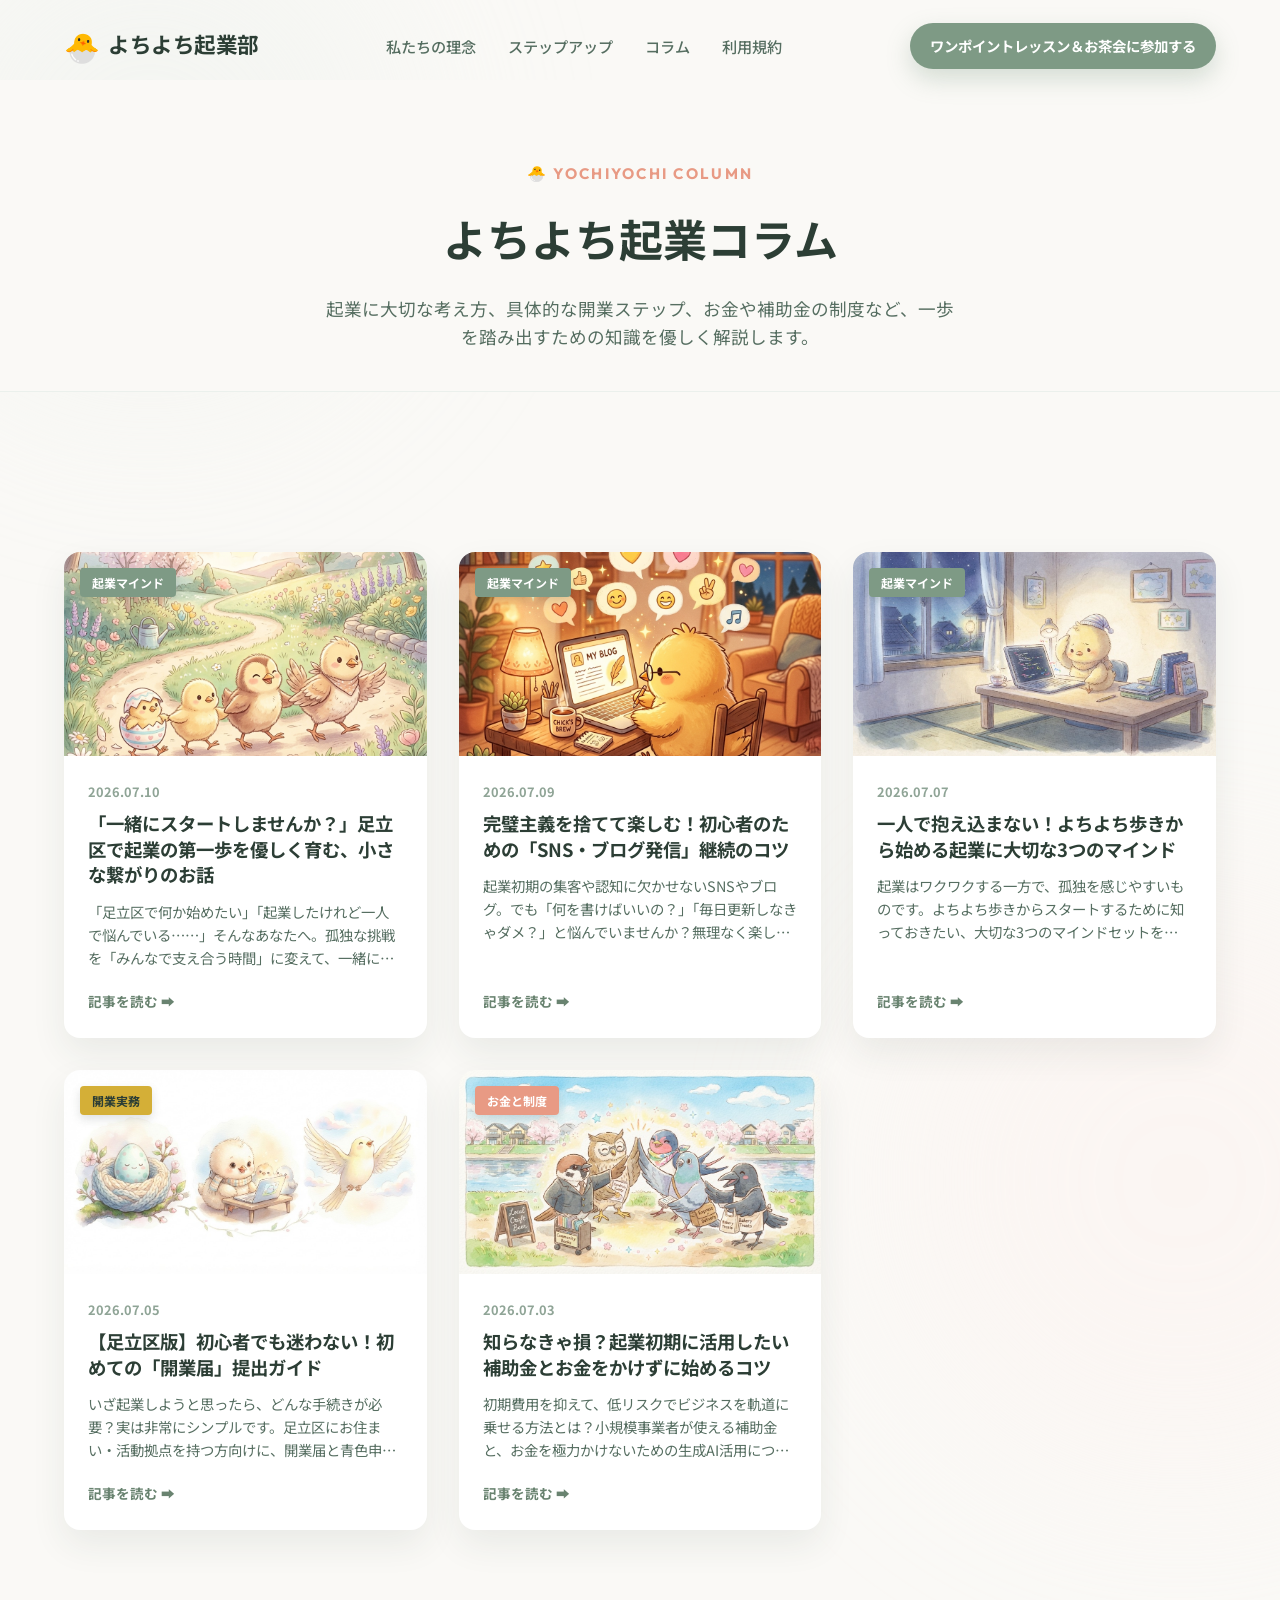
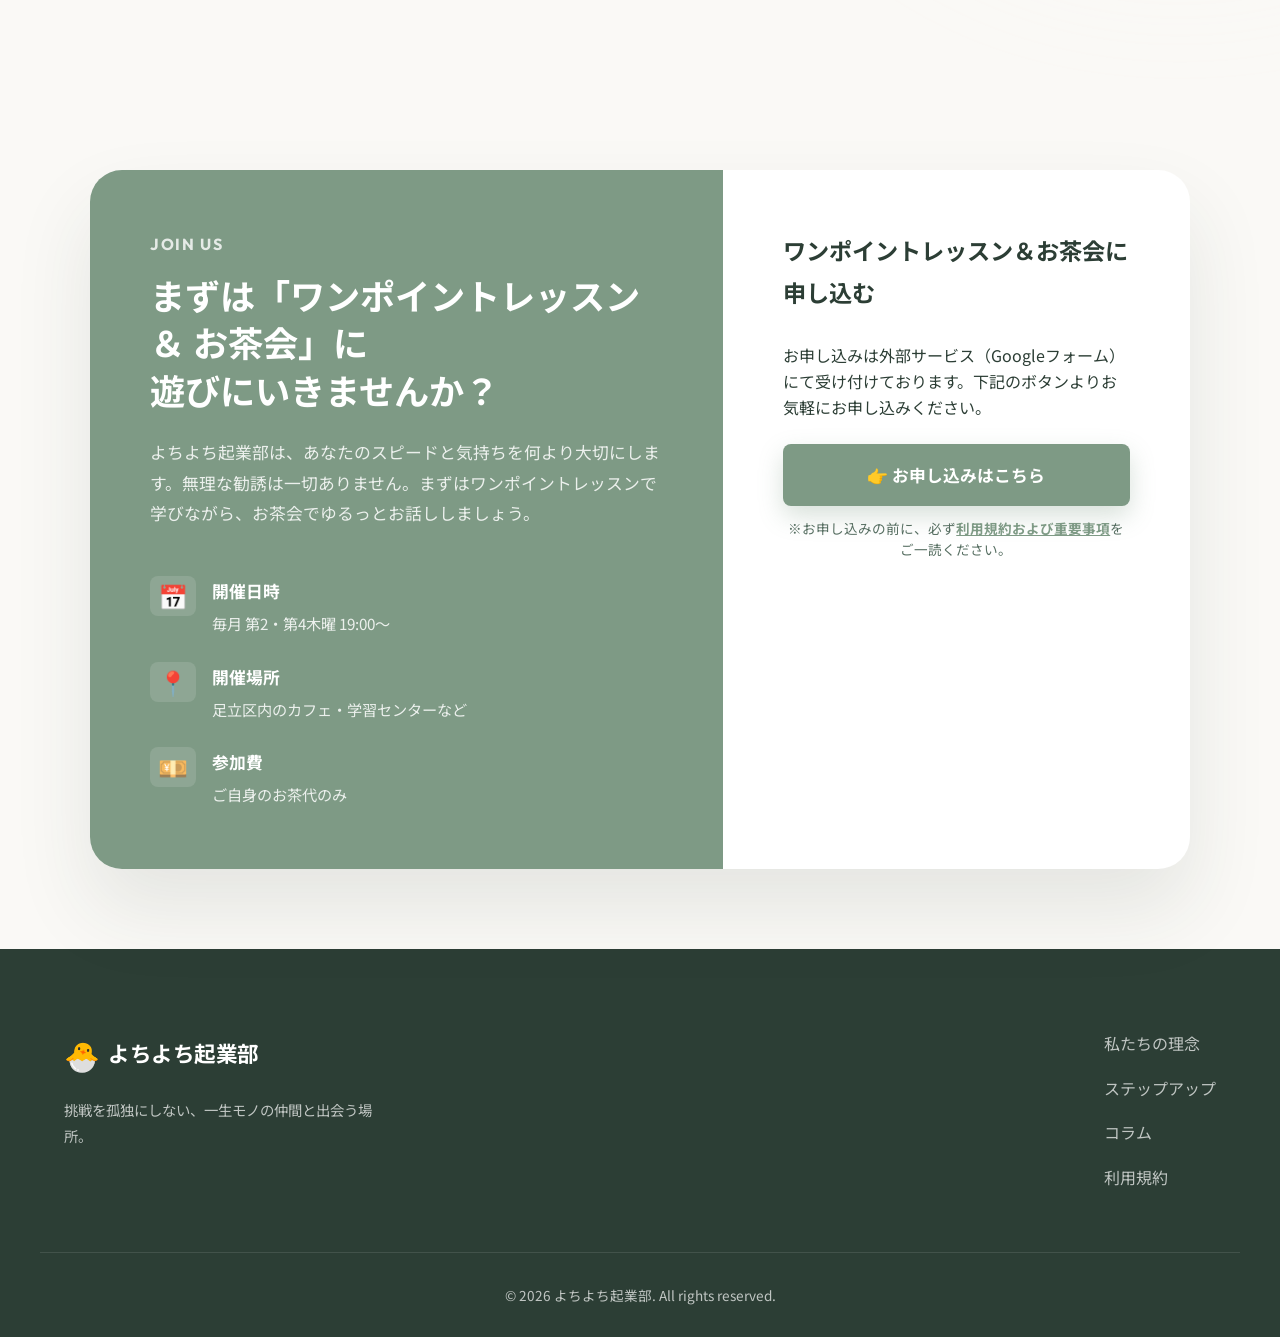
==== column.html @ 29dbe986 "Initial commit: よちよち起業部ホームページとコラム、利用規約ページの作成" ====
<!DOCTYPE html>
<html lang="ja">

<head>
    <meta charset="UTF-8">
    <meta name="viewport" content="width=device-width, initial-scale=1.0">
    <meta name="description" content="よちよち起業部のコラムページ。起業マインド、足立区での開業手続き、起業初期のお金と補助金、生成AI活用方法など、初心者向けの役立つ情報を発信しています。">

    <!-- Open Graph Protocol -->
    <meta property="og:title" content="よちよちコラム | よちよち起業部">
    <meta property="og:description" content="起業マインド、開業実務、お金と補助金について学ぶ。よちよち起業部のお役立ちコラム。">
    <meta property="og:image" content="images/step_growth.jpg">
    <meta property="og:type" content="article">

    <title>よちよちコラム | よちよち起業部</title>

    <!-- Google Fonts -->
    <link rel="preconnect" href="https://fonts.googleapis.com">
    <link rel="preconnect" href="https://fonts.gstatic.com" crossorigin>
    <link
        href="https://fonts.googleapis.com/css2?family=Noto+Sans+JP:wght@300;400;500;700&family=Outfit:wght@300;400;600;700&display=swap"
        rel="stylesheet">

    <!-- CSS Stylesheet -->
    <link rel="stylesheet" href="style.css">
</head>

<body class="column-page">
    <!-- Blurry Ambient Background Gradients -->
    <div class="ambient-glow glow-1"></div>
    <div class="ambient-glow glow-2"></div>

    <!-- Navigation Header -->
    <header class="main-header" id="main-header">
        <div class="container header-container">
            <a href="index.html" class="logo" id="logo-link">
                <span class="logo-icon">🐣</span>
                <span class="logo-text">よちよち起業部</span>
            </a>
            <nav class="nav-menu" id="nav-menu">
                <ul>
                    <li><a href="index.html#philosophy" id="nav-philosophy">私たちの理念</a></li>
                    <li><a href="index.html#stepup" id="nav-stepup">ステップアップ</a></li>
                    <li><a href="column.html" id="nav-column" class="active">コラム</a></li>
                    <li><a href="terms.html" id="nav-terms">利用規約</a></li>
                </ul>
            </nav>
            <div class="header-cta">
                <a href="#contact" class="btn btn-primary btn-sm" id="header-cta-btn">ワンポイントレッスン＆お茶会に参加する</a>
            </div>
            <button class="mobile-nav-toggle" id="mobile-nav-toggle" aria-label="メニューを開閉する">
                <span class="bar"></span>
                <span class="bar"></span>
                <span class="bar"></span>
            </button>
        </div>
    </header>

    <main class="column-main-content">
        <!-- Header Banner Section -->
        <section class="column-header-section text-center">
            <div class="container">
                <span class="section-subtitle">🐣 YOCHIYOCHI COLUMN</span>
                <h1 class="column-page-title">よちよち起業コラム</h1>
                <p class="column-page-desc">起業に大切な考え方、具体的な開業ステップ、お金や補助金の制度など、一歩を踏み出すための知識を優しく解説します。</p>
            </div>
        </section>

        <!-- 1. COLUMN LIST VIEW -->
        <section class="column-list-view" id="column-list-view">
            <div class="container">
                <div class="column-grid">
                    <!-- Column Card 5 -->
                    <article class="column-card" data-id="5">
                        <div class="column-card-image-wrapper">
                            <img src="images/start_together.png" alt="一緒に進むヒヨコたち" class="column-card-img">
                            <span class="column-card-tag tag-mind">起業マインド</span>
                        </div>
                        <div class="column-card-content">
                            <span class="column-card-date">2026.07.10</span>
                            <h2 class="column-card-title">「一緒にスタートしませんか？」足立区で起業の第一歩を優しく育む、小さな繋がりのお話</h2>
                            <p class="column-card-excerpt">「足立区で何か始めたい」「起業したけれど一人で悩んでいる……」そんなあなたへ。孤独な挑戦を「みんなで支え合う時間」に変えて、一緒に最初の一歩をよちよちと踏み出してみませんか？</p>
                            <span class="column-card-more">記事を読む ➡️</span>
                        </div>
                    </article>

                    <!-- Column Card 4 -->
                    <article class="column-card" data-id="4">
                        <div class="column-card-image-wrapper">
                            <img src="images/sns_writing.png" alt="ブログを書くヒヨコ" class="column-card-img">
                            <span class="column-card-tag tag-mind">起業マインド</span>
                        </div>
                        <div class="column-card-content">
                            <span class="column-card-date">2026.07.09</span>
                            <h2 class="column-card-title">完璧主義を捨てて楽しむ！初心者のための「SNS・ブログ発信」継続のコツ</h2>
                            <p class="column-card-excerpt">起業初期の集客や認知に欠かせないSNSやブログ。でも「何を書けばいいの？」「毎日更新しなきゃダメ？」と悩んでいませんか？無理なく楽しく発信を続けるコツを紹介します。</p>
                            <span class="column-card-more">記事を読む ➡️</span>
                        </div>
                    </article>

                    <!-- Column Card 1 -->
                    <article class="column-card" data-id="1">
                        <div class="column-card-image-wrapper">
                            <img src="images/lonely_struggle.jpg" alt="一人で悩むヒヨコ" class="column-card-img">
                            <span class="column-card-tag tag-mind">起業マインド</span>
                        </div>
                        <div class="column-card-content">
                            <span class="column-card-date">2026.07.07</span>
                            <h2 class="column-card-title">一人で抱え込まない！よちよち歩きから始める起業に大切な3つのマインド</h2>
                            <p class="column-card-excerpt">
                                起業はワクワクする一方で、孤独を感じやすいものです。よちよち歩きからスタートするために知っておきたい、大切な3つのマインドセットをご紹介します。</p>
                            <span class="column-card-more">記事を読む ➡️</span>
                        </div>
                    </article>

                    <!-- Column Card 2 -->
                    <article class="column-card" data-id="2">
                        <div class="column-card-image-wrapper">
                            <img src="images/step_growth.jpg" alt="卵から鳥への成長プロセス" class="column-card-img">
                            <span class="column-card-tag tag-procedure">開業実務</span>
                        </div>
                        <div class="column-card-content">
                            <span class="column-card-date">2026.07.05</span>
                            <h2 class="column-card-title">【足立区版】初心者でも迷わない！初めての「開業届」提出ガイド</h2>
                            <p class="column-card-excerpt">
                                いざ起業しようと思ったら、どんな手続きが必要？実は非常にシンプルです。足立区にお住まい・活動拠点を持つ方向けに、開業届と青色申告申請のフローを解説します。</p>
                            <span class="column-card-more">記事を読む ➡️</span>
                        </div>
                    </article>

                    <!-- Column Card 3 -->
                    <article class="column-card" data-id="3">
                        <div class="column-card-image-wrapper">
                            <img src="images/bird_community.jpg" alt="鳥たちのコラボレーション" class="column-card-img">
                            <span class="column-card-tag tag-finance">お金と制度</span>
                        </div>
                        <div class="column-card-content">
                            <span class="column-card-date">2026.07.03</span>
                            <h2 class="column-card-title">知らなきゃ損？起業初期に活用したい補助金とお金をかけずに始めるコツ</h2>
                            <p class="column-card-excerpt">
                                初期費用を抑えて、低リスクでビジネスを軌道に乗せる方法とは？小規模事業者が使える補助金と、お金を極力かけないための生成AI活用について紹介します。</p>
                            <span class="column-card-more">記事を読む ➡️</span>
                        </div>
                    </article>
                </div>
            </div>
        </section>

        <!-- 2. COLUMN DETAIL VIEWS (Initially Hidden via CSS / Displayed via JS) -->
        <section class="column-detail-view" id="column-detail-view" style="display: none;">
            <div class="container">
                <button class="btn-back-to-list" id="btn-back-to-list">⬅️ コラム一覧に戻る</button>

                <!-- Article 1 Detailed Body -->
                <article class="article-content" id="article-1" style="display: none;">
                    <header class="article-header">
                        <span class="column-card-tag tag-mind">起業マインド</span>
                        <h1 class="article-title">一人で抱え込まない！よちよち歩きから始める起業に大切な3つのマインド</h1>
                        <div class="article-meta">
                            <span class="article-date">公開日：2026.07.07</span>
                            <span class="article-author">執筆：よちよち起業部 編集部</span>
                        </div>
                    </header>

                    <div class="article-featured-image">
                        <img src="images/lonely_struggle.jpg" alt="一人で悩むヒヨコ">
                    </div>

                    <div class="article-body-text">
                        <p>念願の起業・副業へ向けて一歩を踏み出した時、多くの人が最初に直面する壁があります。
                            それは「専門的な知識の不足」でも「資金力」でもありません。実は、自宅のデスクで一人パソコンに向かう日々のなかで感じる<b>「言葉にできない不安と孤独」</b>です。</p>

                        <p>「このやり方で合っているのだろうか」「トラブルが起きたら誰に相談すればいいのだろう」……そうして一人で抱え込んだ結果、心が擦り減ってしまう方は少なくありません。そうした孤独を乗り越え、よちよち歩きから楽しく起業を育むための「大切な3つのマインド」を整理しました。
                        </p>

                        <h2>1. 完璧主義を手放す（小さく始める）</h2>
                        <p>起業というと、「完璧な商品」「立派なホームページ」「完璧なロゴ」が必要だと思われがちです。しかし、最初から大きな投資や完璧なものを目指すのはリスクが高く、何より「始めるためのハードル」を自分で上げてしまいます。
                        </p>
                        <p>大切なのは、まず「私はこんなことができます」「こんな人に喜んでもらいたいです」という想いやアイデアを周りの人に伝えてみること。よちよち起業部では、まだ殻の中にいる<b>たまご期</b>であっても、仲間がそのアイデアを「いいね！楽しそう！」と温めてくれます。まずは身の丈に合ったサイズで、よちよちと最初の一歩を踏み出してみましょう。
                        </p>

                        <h2>2. 弱さを見せ合える仲間を持つ</h2>
                        <p>一般的なビジネスコミュニティや起業塾では、「月商〇〇万円達成！」「私の強みはこれです！」といった自己アピールや競い合いが目立つことがあります。しかし、それは時としてプレッシャーになり、弱音を吐けない原因にもなります。
                        </p>
                        <p>本当に起業初期に必要なのは、見栄を張ることではなく<b>「ここが分からない」「助けてほしい」と素直に言えること</b>です。得意なことは教え合い、不得意なことは補い合う。デザインが得意な人、文章が得意な人、アイデアを出すのが得意な人……みんながそれぞれの弱さを認め合い、助け合える環境があって初めて、人は安心して前に進むことができます。
                        </p>

                        <div class="article-callout">
                            <h3>☕ 仲間との出会いのついでに学ぶ関係性</h3>
                            <p>よちよち起業部が大切にするのは、「出会いのついでに学び、学ぶついでに仲間を見つける」という優しい距離感です。同じ足立区という地域で活動するからこそ、お互いの顔が見えるあたたかい居場所が生まれます。
                            </p>
                        </div>

                        <h2>3. 学びを行動の言い訳にしない</h2>
                        <p>「もっと知識がついてから」「資格を取ってから」と、インプットばかりに時間を使ってしまい、いつまでもアウトプット（実践）に移れない「ノウハウコレクター」になっていませんか？学びは大切ですが、行動を先延ばしにするための言い訳になってしまっては本末転倒です。
                        </p>
                        <p>よちよち歩きでも良いので、学びながら小さなアウトプットを並行して行うこと。たとえば、チラシを1枚作ってみる、名刺のデザインを考えてみる。そうしてカタチにしたものを、仲間に見せてテストモニターになってもらう。「学ぶ
                            ➔ カタチにする ➔ 仲間とテストする」という優しい循環のなかに身を置くことで、焦ることなく自然とビジネスが育っていきます。</p>

                        <div class="article-footer-visual">
                            <img src="images/cozy_meeting.jpg" alt="仲間とカフェで楽しくお茶会する様子" class="article-sub-img">
                            <p class="img-caption">足立区の仲間と、画面を飛び出して繋がれるリアルな居場所があります。</p>
                        </div>

                        <h2>まとめ：一人で悩むのをやめるところからスタート</h2>
                        <p>起業は本来、ワクワクして楽しいものであるべきです。もしあなたが一人で画面に向かってモヤモヤしているなら、まずはその悩みを誰かに「話す」ところから始めてみてください。よちよち歩きの小さな一歩を、私たちは絶対に笑いませんし、一人にさせません。一緒に少しずつ育っていきましょう。
                        </p>
                    </div>
                </article>

                <!-- Article 2 Detailed Body -->
                <article class="article-content" id="article-2" style="display: none;">
                    <header class="article-header">
                        <span class="column-card-tag tag-procedure">開業実務</span>
                        <h1 class="article-title">【足立区版】初心者でも迷わない！初めての「開業届」提出ガイド</h1>
                        <div class="article-meta">
                            <span class="article-date">公開日：2026.07.05</span>
                            <span class="article-author">執筆：よちよち起業部 編集部</span>
                        </div>
                    </header>

                    <div class="article-featured-image">
                        <img src="images/step_growth.jpg" alt="たまごからひよこ、大空への成長">
                    </div>

                    <div class="article-body-text">
                        <p>「ビジネスのアイデアが少しずつカタチになってきた！」「副業で初めての収入が得られそう！」そうなった時に意識し始めるのが<b>「開業届」</b>の提出です。「なんだか難しそう……」「税金の手続きが怖そう」と感じるかもしれませんが、実は手続き自体は非常にシンプルで、書類も実質2枚で済みます。
                        </p>

                        <p>今回は、特に東京都足立区にお住まいの方、あるいは足立区に事業所・活動拠点を置く方向けに、開業手続きの全体の流れを分かりやすく解説します。</p>

                        <h2>1. 開業時に提出するべき「2つの書類」</h2>
                        <p>個人事業主として活動をスタートする際、税務署に提出する基本書類は以下の2つです。</p>

                        <table class="article-table">
                            <thead>
                                <tr>
                                    <th>書類名</th>
                                    <th>提出の目的とメリット</th>
                                </tr>
                            </thead>
                            <tbody>
                                <tr>
                                    <td><b>① 個人事業の開業・廃業等届出書（開業届）</b></td>
                                    <td>「個人事業を始めました」と国に知らせる基本の書類。銀行での事業用口座開設などに必要になります。</td>
                                </tr>
                                <tr>
                                    <td><b>② 所得税の青色申告承認申請書</b></td>
                                    <td>確定申告時に「青色申告（最大65万円の控除など）」を行うために必須の申請書。節税のために開業届とセットで出します。</td>
                                </tr>
                            </tbody>
                        </table>

                        <h2>2. 足立区を管轄する「2つの税務署」</h2>
                        <p>足立区内には税務署が2箇所あり、お住まいの住所や事業所の場所（町名）によって管轄が異なります。ご自身の管轄がどちらであるか、あらかじめ国税庁のウェブサイト等で確認しておきましょう。
                        </p>

                        <ul>
                            <li>
                                <strong>西新井税務署</strong>
                                <p>管轄エリア：足立区の西部・北部エリア（梅島、栗原、西新井、竹の塚、舎人など）<br>所在地：足立区栗原3-10-16（東武スカイツリーライン「西新井駅」東口から徒歩約10分）
                                </p>
                            </li>
                            <li>
                                <strong>足立税務署</strong>
                                <p>管轄エリア：足立区の南部・東部エリア（千住、綾瀬、青井、弘道、東和など）<br>所在地：足立区千住旭町4-21（各線「北千住駅」東口・電大口から徒歩約5分）</p>
                            </li>
                        </ul>

                        <h2>3. おすすめの提出方法：オンライン（e-Tax）が一番ラク！</h2>
                        <p>書類の提出方法は大きく分けて3つあります。</p>
                        <ol>
                            <li><b>税務署の窓口へ持参する</b>：管轄の税務署へ直接行き、窓口で職員に渡します。書き方で不安な箇所があればその場で質問できます。</li>
                            <li><b>郵送する</b>：作成した書類（と控え、返信用封筒）を封筒に入れ、管轄の税務署宛に郵送します。</li>
                            <li><b>e-Tax（オンライン申請）</b>：マイナンバーカードとスマートフォンを使って、自宅にいながら数分で送信が完了します。現在はこのオンライン申請が最もおすすめで、多くの起業初心者が利用しています。
                            </li>
                        </ol>

                        <div class="article-callout">
                            <h3>💡 青色申告申請の提出期限に注意！</h3>
                            <p>開業届は「開業から1ヶ月以内」の提出が推奨されています。また、税金面で有利な「青色申告承認申請書」は、<b>開業した日から2ヶ月以内</b>（またはその年の3月15日まで）に出さないと、その年は白色申告になってしまうので注意しましょう！
                            </p>
                        </div>

                        <h2>4. 「開業届」を出す心理的メリット</h2>
                        <p>実務的なこと以上に、開業届を出すことによる最大の効果は<b>「自分自身の覚悟が決まること」</b>です。たまご期（アイデア段階）から、最初の一歩を踏み出す「ぴよぴよ期」への大きな儀式になります。
                        </p>
                        <p>「私は今日から個人事業主なんだ」という自覚が生まれ、ビジネスを育むモチベーションがグッと高まります。よちよち起業部では、書類の書き方が分からない仲間と一緒に開業届の準備をしたり、税理士を交えた優しい実務勉強会なども開催していますので、一人で悩む必要はありません。
                        </p>

                        <h2>まとめ</h2>
                        <p>開業届は事業を始める意思表示です。難しそうに思える手続きも、順番に進めればあっという間に終わります。仲間と一緒に「おめでとう！」と開業を祝い合いながら、あなただけの事業をスタートさせましょう。
                        </p>
                    </div>
                </article>

                <!-- Article 3 Detailed Body -->
                <article class="article-content" id="article-3" style="display: none;">
                    <header class="article-header">
                        <span class="column-card-tag tag-finance">お金と制度</span>
                        <h1 class="article-title">知らなきゃ損？起業初期に活用したい補助金とお金をかけずに始めるコツ</h1>
                        <div class="article-meta">
                            <span class="article-date">公開日：2026.07.03</span>
                            <span class="article-author">執筆：よちよち起業部 編集部</span>
                        </div>
                    </header>

                    <div class="article-featured-image">
                        <img src="images/bird_community.jpg" alt="仲間とのコラボレーション">
                    </div>

                    <div class="article-body-text">
                        <p>新しく起業や副業を始める時、一番頭を悩ませるのは「お金（資金）」のことではないでしょうか。「ホームページ制作やチラシ印刷にどれくらいお金がかかる？」「広告費やツール代は？」……など、資金が底をつかないかという不安は常に付きまといます。
                        </p>

                        <p>しかし、実は国や自治体の制度を賢く使ったり、最新のテクノロジーを活用したりすることで、<b>「お金を極力かけずに、低リスクで起業をスタートする」</b>ことが十分に可能です。今回は起業初期に知っておくべき補助金の知識と、賢い節約術を解説します。
                        </p>

                        <h2>1. 起業初心者に最もおすすめな「小規模事業者持続化補助金」</h2>
                        <p>数ある国の補助金のなかで、個人事業主や起業初期の小規模事業者が最も使いやすいのが<b>「小規模事業者持続化補助金（一般型）」</b>です。</p>
                        <p>この補助金は、販路開拓（新しいお客さんを増やすための取り組み）のための経費を一部サポートしてくれるものです。たとえば以下のような取り組みに使えます。</p>
                        <ul>
                            <li>チラシの作成、ポスティング費用</li>
                            <li>ビジネスを紹介するためのホームページやランディングページの制作費</li>
                            <li>展示会への出展費用や、店舗の看板の架け替えなど</li>
                        </ul>
                        <p>補助額は上限50万円〜200万円（条件による）で、使った経費の2/3〜3/4が後から戻ってくるため、初期費用を大幅に抑えることができます。公募要領に沿って事業計画書を書く必要がありますが、よちよち起業部では計画書を仲間同士で読み合って「ここが分かりやすい！」「もっとこう書くと想いが伝わる！」と磨き合うワークを行っています。
                        </p>

                        <h2>2. 地元の制度をチェック！足立区独自の起業支援</h2>
                        <p>足立区では、地域内で新しくビジネスを立ち上げる創業者のために、様々な支援を行っています。</p>
                        <ul>
                            <li><strong>足立区創業支援施設（かけはし
                                    等）</strong>：安価で事務所・デスクスペースを借りられるインキュベーション施設があり、経営アドバイザーの相談も受けられます。</li>
                            <li><strong>創業支援融資（利子補給）</strong>：創業時に公的な資金調達（融資）を利用する際、金利の一部を足立区が補給してくれる制度などがあります。</li>
                            <li><strong>特定創業支援事業による恩恵</strong>：区が実施するセミナーを一定時間受講すると、法人設立時の登録免許税が半額になったり、補助金の有利な要件を満たせるようになります。
                            </li>
                        </ul>

                        <div class="article-callout">
                            <h3>🤖 生成AIのフル活用でお金をかけずにカタチにする</h3>
                            <p>起業初期に最もお金がかかりやすい「外注費（デザインや文章作成）」。これらを削減するために、私たちは<b>生成AI</b>（ChatGPTや生成デザインツールなど）の使い方を教えています。名刺やチラシの原稿をAIと一緒に作成し、自分たちの力でカタチにすることで、コストを最小限に抑えながらスピーディに行動することができます。
                            </p>
                        </div>

                        <h2>3. 部内でお互いを支え合う「よちよち循環システム」</h2>
                        <p>お金をかけないための究極のコツは、<b>「最初のお客さんを、広告ではなくコミュニティ内で見つけること」</b>です。</p>
                        <p>広告費をかけて見ず知らずの人に届ける前に、同じ部員の仲間にお試し価格でサービスを体験してもらう（テストモニター）。「ぴよぴよ期」の仲間が「パタパタ期」の先輩の顧客になり、逆に「パタパタ期」の先輩が「たまご期」のアイデアにアドバイスを返す。この「お互いさま」の循環があれば、広告費や宣伝費をかけずともクチコミの力で初期の信頼ベースが作られていきます。
                        </p>

                        <div class="article-footer-visual">
                        <img src="images/idea_magic.jpg" alt="生成AI活用ワークの様子" class="article-sub-img">
                            <p class="img-caption">生成AIを活用しながら、自分の手でパンフレットや活動をカタチにしていきます。</p>
                        </div>

                        <h2>まとめ：お金がないからと諦めない</h2>
                        <p>「お金がないから起業できない」というのは、今の時代では思い込みに過ぎません。賢い補助金の活用、AIを活用したセルフデザイン、そして仲間との共創。これらを組み合わせることで、最も安全で、最もあたたかい起業を育てていくことができます。一歩一歩、焦らず進めていきましょう。</p>
                    </div>
                </article>

                <!-- Article 4 Detailed Body -->
                <article class="article-content" id="article-4" style="display: none;">
                    <header class="article-header">
                        <span class="column-card-tag tag-mind">起業マインド</span>
                        <h1 class="article-title">完璧主義を捨てて楽しむ！初心者のための「SNS・ブログ発信」継続のコツ</h1>
                        <div class="article-meta">
                            <span class="article-date">公開日：2026.07.09</span>
                            <span class="article-author">執筆：よちよち起業部 編集部</span>
                        </div>
                    </header>
                    
                    <div class="article-featured-image">
                        <img src="images/sns_writing.png" alt="ブログを書くヒヨコ">
                    </div>
                    
                    <div class="article-body-text">
                        <p>起業や副業をスタートした時、多くの人が「まずは自分の活動を知ってもらおう！」とSNSアカウントを開設したり、ブログを書き始めたりします。しかし、数回投稿したところで手が止まってしまい、「何を書けばいいのか分からない」「反応がなくて心が折れそう」と悩んでしまうケースが非常に多いです。</p>
                        
                        <p>なぜ発信が苦しくなってしまうのでしょうか？実は、最大の原因は文章力やスキルの不足ではなく、<b>「完璧な発信をしなければならない」という完璧主義の罠</b>にあります。今回は、初心者の方が肩の力を抜いて、楽しく発信を続けるための3つのコツを紹介します。</p>

                        <h2>1. 「100点」ではなく「60点」で世に出す</h2>
                        <p>「こんな中途半端な内容で出していいのだろうか」「誤字脱字があったら恥ずかしい」と、何度も読み返しては下書きに溜め込んでいませんか？</p>
                        <p>デジタルの発信は、後からいくらでも修正や更新が可能です。最初から100点満点を目指す必要はありません。まずは「今の自分に書けること」を60点くらいの出来栄えで、よちよちと世に出してみましょう。発信を重ねるうちに、自然と文章のコツやご自身のスタイルが身についていきます。</p>

                        <h2>2. 「教える」ではなく「分かち合う」スタンスで</h2>
                        <p>起業したからといって、急に「業界の専門家」として完璧で有益な情報を発信しようとすると、インプットが追いつかずに疲弊してしまいます。</p>
                        <p>読者が本当に親近感を抱くのは、完璧な正論よりも<b>「あなたが今、何を学び、何に挑戦し、どんな失敗をしたか」というリアルなストーリー</b>です。「今日はこんな失敗をしたけれど、こうやって乗り越えました」「この本を読んでこんな気づきがありました」と、日々の体験や等身大の気づきを「分かち合う」感覚で発信してみましょう。</p>
                        
                        <div class="article-callout">
                            <h3>🤝 コミュニティでの「お試し発信」で反応を育てる</h3>
                            <p>よちよち起業部では、部員同士がお互いのSNSアカウントやブログをフォローし合い、最初の読者（テストモニター）となって「読んだよ！」「ここが面白かった！」と優しくリアクションを送り合う文化があります。最初の孤独な時期を、仲間と支え合いながら乗り越えることができます。</p>
                        </div>

                        <h2>3. 反応の「数」を気にせず「一人」に向けて書く</h2>
                        <p>「いいね」の数やPV（アクセス数）に振り回されると、発信自体が目的になってしまい、モチベーションが続きません。</p>
                        <p>発信をする時は、画面の向こうにいる大勢の人ではなく、<b>「あなたの知り合いのあの人」や「過去の自分自身」など、具体的な一人</b>を思い浮かべてみてください。その人に宛てて手紙を書くように言葉を紡ぐと、結果として同じような悩みを持つ多くの人に深く刺さる、あたたかいメッセージになります。</p>

                        <div class="article-footer-visual">
                            <img src="images/social_connect.png" alt="ヒヨコたちが繋がっている様子" class="article-sub-img">
                            <p class="img-caption">焦って広く拡散させる必要はありません。まずは顔の見える身近な一人から繋がっていましょう。</p>
                        </div>

                        <h2>まとめ：発信は「想いを届ける対話」</h2>
                        <p>SNSやブログの発信は、あなたという存在や想いを知ってもらうための優しい対話の場です。最初から大空を羽ばたこうとせず、完璧主義を手放して、まずはひよこの歩幅で一歩ずつ言葉を届けていきましょう。よちよち起業部では、あなたの等身大の発信を、全力で温かく応援します。</p>
                    </div>
                </article>

                <!-- Article 5 Detailed Body -->
                <article class="article-content" id="article-5" style="display: none;">
                    <header class="article-header">
                        <span class="column-card-tag tag-mind">起業マインド</span>
                        <h1 class="article-title">「一緒にスタートしませんか？」足立区で起業の第一歩を優しく育む、小さな繋がりのお話</h1>
                        <div class="article-meta">
                            <span class="article-date">公開日：2026.07.10</span>
                            <span class="article-author">執筆：よちよち起業部 編集部</span>
                        </div>
                    </header>
                    
                    <div class="article-featured-image">
                        <img src="images/start_together.png" alt="一緒に進むヒヨコたち">
                    </div>
                    
                    <div class="article-body-text">
                        <p>「地元の足立区で、いつか自分のお店を開いてみたい」<br>
「得意な手芸やスキルを活かして小さなビジネスを始めてみたい」<br>
そう思い立った時、最初にどんな行動をとりますか？</p>

                        <p>多くの場合、まずはインターネットでやり方を調べ、本を読み、一人で計画を立て始めます。<br>
しかし、いざスタートしようとすると、<br>
<b>「この進め方で本当に合っているのだろうか」</b><br>
<b>「トラブルが起きたらどうしよう」</b><br>
と、言葉にできない不安が押し寄せてきます。</p>
                        
                        <p>あるいは、すでに勇気を出して起業やフリーランスとしての活動を始めたものの、<br>
<b>「毎日自宅で一人パソコンに向かっていて、相談できる人が周りにいない」</b><br>
<b>「地域での横のつながりを作りたいけれど、きっかけがない」</b><br>
と、孤独に悩んでいる方も多いのではないでしょうか。</p>

                        <h2>1. アイデアがまだ「殻」の中にあっても大丈夫（たまご期のあなたへ）</h2>
                        
                        <p>起業支援施設や創業セミナーに行くと、<br>
「完璧な事業計画書」や「明確なビジョン」を求められ、<br>
まだ何も決まっていない自分に引け目を感じてしまうことがあります。</p>

                        <p>しかし、よちよち起業部では、<br>
ビジネスのアイデアがまだまとまっていない「たまご期」の段階を一番大切にしています。</p>

                        <p>「こんなことをやってみたい」「いつかこれができたら楽しそう」という小さな想いを、<br>
否定せずに「いいね！」「面白そう！」と面白がってくれる人が身近にいるだけで、<br>
不思議とアイデアはすくすくと育ち始めます。</p>

                        <p>完璧でなくて良いのです。<br>
まずは「想い」を仲間に話すところから、一緒に温めていきましょう。</p>

                        <h2>2. 一人で画面に向かう孤独を解消しよう（ぴよぴよ期のあなたへ）</h2>
                        
                        <p>起業初期は、ロゴのデザインからチラシ作り、SNSの発信など、やることが山積みです。<br>
これらをすべて一人で抱え込むと、何日も誰とも話さず、<br>
パソコンの画面とだけ向き合うことになり、気持ちがすり減ってしまいます。</p>

                        <p>本当に必要なのは、競い合う起業塾ではなく、<br>
<b>「ここが分からないから助けて」</b><br>
<b>「このデザイン、どう思う？」</b><br>
と気軽に弱音を吐き、得意なことを教え合える仲間です。</p>

                        <p>足立区という同じ地域で活動するからこそ、オンラインだけでなく、<br>
「ちょっと近くのカフェで集まってお茶をしながら相談しよう」といった、<br>
顔の見えるリアルな関係性を築くことができます。</p>
                        
                        <div class="article-callout">
                            <h3>☕ まずはお茶会で、ゆるっとお話ししませんか？</h3>
                            <p>よちよち起業部では、いきなり部員になるのではなく、<br>
まずは気軽に体験参加できる「ワンポイントレッスン＆お茶会」を定期的に開催しています。</p>
                            <p>足立区の仲間たちと、起業の悩みや「これからやりたいこと」を、<br>
美味しいお茶を片手に語り合う優しい空間です。<br>
気軽な気持ちで遊びに来てください。</p>
                            <div style="margin-top: 20px;">
                                <a href="https://docs.google.com/forms/d/e/1FAIpQLSc3js88L76QkptIK8jZfHH8GuGqnYndA6zL57HHYK1vQt4Bvg/viewform" target="_blank" rel="noopener noreferrer" class="btn btn-primary" style="display: inline-block; text-decoration: none;">
                                    <span>👉 お申し込みはこちら</span>
                                </a>
                                <p style="margin-top: 10px; font-size: 0.8rem; color: var(--color-text-secondary); line-height: 1.4;">
                                    ※お申し込みの前に、必ず<a href="terms.html" style="text-decoration: underline; color: var(--color-primary-hover); font-weight: bold;">利用規約および重要事項</a>をご一読ください。
                                </p>
                            </div>
                        </div>

                        <h2>3. 「一緒に進む」からこそ、遠くまで歩いていける</h2>
                        
                        <p>「よちよち起業部」という名前の通り、<br>
私たちは一人の力で急成長するビジネスを目指しているわけではありません。</p>

                        <p>みんなで手を携えて、お互いのサービスのお客さん（テストモニター）になったり、<br>
応援し合ったりしながら、地域の中で「優しい経済循環」を作っていくことを大切にしています。</p>

                        <p>一人のよちよち歩きはすぐに疲れてしまいますが、<br>
隣に同じ歩幅で歩く仲間がいれば、その歩みは楽しく、長く、遠くまで続きます。</p>

                        <p><b>誰一人として孤独にさせない。</b><br>
それがよちよち起業部の最大の約束です。</p>

                        <div class="article-footer-visual">
                            <img src="images/cozy_cafe.png" alt="カフェでお茶をするヒヨコたち" class="article-sub-img">
                            <p class="img-caption">足立区のカフェで集まるお茶会のように、温かい対話の時間が待っています。</p>
                        </div>

                        <h2>まとめ：一歩を「一緒に」踏み出しましょう</h2>
                        
                        <p>もしあなたが、<br>
「足立区で起業してみたい」<br>
「一人での活動に寂しさを感じている」<br>
なら、その一歩を私たちと一緒に踏み出してみませんか？</p>

                        <p>あなたのやりたい気持ちを、私たちは絶対に笑いませんし、真剣に耳を傾けます。</p>

                        <p>まずはお茶会で、あなたのお話を聞かせていただけるのを楽しみにしています。</p>
                    </div>
                </article>
            </div>
        </section>
        
        <!-- CTA & Contact Section -->
        <section class="contact-section" id="contact" style="padding-top: 40px; padding-bottom: 80px;">
            <div class="container">
                <div class="contact-card-wrapper">
                    <div class="contact-info">
                        <span class="subtitle">Join Us</span>
                        <h2 class="contact-title">まずは「ワンポイントレッスン ＆ お茶会」に<br>遊びにいきませんか？</h2>
                        <p class="contact-desc">
                            よちよち起業部は、あなたのスピードと気持ちを何より大切にします。無理な勧誘は一切ありません。まずはワンポイントレッスンで学びながら、お茶会でゆるっとお話ししましょう。
                        </p>
                        <div class="contact-meta">
                            <div class="meta-item">
                                <span class="meta-icon">📅</span>
                                <div>
                                    <strong>開催日時</strong>
                                    <p>毎月 第2・第4木曜 19:00〜</p>
                                </div>
                            </div>
                            <div class="meta-item">
                                <span class="meta-icon">📍</span>
                                <div>
                                    <strong>開催場所</strong>
                                    <p>足立区内のカフェ・学習センターなど</p>
                                </div>
                            </div>
                            <div class="meta-item">
                                <span class="meta-icon">💴</span>
                                <div>
                                    <strong>参加費</strong>
                                    <p>ご自身のお茶代のみ</p>
                                </div>
                            </div>
                        </div>
                    </div>
                    
                    <div class="contact-form-container">
                        <h3 class="form-title">ワンポイントレッスン＆お茶会に申し込む</h3>
                        <p style="margin-bottom: 24px; color: var(--text-muted); line-height: 1.6;">
                            お申し込みは外部サービス（Googleフォーム）にて受け付けております。下記のボタンよりお気軽にお申し込みください。
                        </p>
                        <a href="https://docs.google.com/forms/d/e/1FAIpQLSc3js88L76QkptIK8jZfHH8GuGqnYndA6zL57HHYK1vQt4Bvg/viewform" target="_blank" rel="noopener noreferrer" class="btn btn-primary btn-block text-center" style="display: block; text-decoration: none; padding: 16px 20px; font-weight: bold; border-radius: 8px;">
                            <span>👉 お申し込みはこちら</span>
                        </a>
                        <p style="margin-top: 12px; font-size: 0.85rem; color: var(--color-text-secondary); text-align: center; line-height: 1.5;">
                            ※お申し込みの前に、必ず<a href="terms.html" style="text-decoration: underline; color: var(--color-primary); font-weight: bold;">利用規約および重要事項</a>をご一読ください。
                        </p>
                    </div>
                </div>
            </div>
        </section>
    </main>

    <!-- Footer -->
    <footer class="main-footer">
        <div class="container footer-container">
            <div class="footer-brand">
                <a href="index.html" class="logo">
                    <span class="logo-icon">🐣</span>
                    <span class="logo-text">よちよち起業部</span>
                </a>
                <p class="footer-slogan">挑戦を孤独にしない、一生モノの仲間と出会う場所。</p>
            </div>
            <div class="footer-links">
                <ul>
                    <li><a href="index.html#philosophy">私たちの理念</a></li>
                    <li><a href="index.html#stepup">ステップアップ</a></li>
                    <li><a href="column.html">コラム</a></li>
                    <li><a href="terms.html">利用規約</a></li>
                </ul>
            </div>
        </div>
        <div class="footer-bottom">
            <div class="container footer-bottom-container">
                <p class="copyright">&copy; 2026 よちよち起業部. All rights reserved.</p>
            </div>
        </div>
    </footer>

    <!-- JavaScript File -->
    <script src="app.js"></script>
</body>

</html>
---- style.css ----
/* ==========================================================================
   よちよち起業部 - Design System & Stylesheet
   ========================================================================== */

/* --------------------------------------------------------------------------
   1. Root Variables & Theme Definition
   -------------------------------------------------------------------------- */
:root {
    /* Color Palette */
    --color-bg-primary: #FAF9F6;      /* Off-white / Ivory */
    --color-bg-secondary: #F3F1EC;    /* Slightly darker warm tint */
    --color-bg-glass: rgba(250, 249, 246, 0.75); /* Translucent glass */
    
    --color-text-primary: #2C3E35;    /* Very dark green-grey for high readability */
    --color-text-secondary: #566E61;  /* Soft forest grey */
    --color-text-light: #8FA496;      /* Muted sage */
    
    --color-primary: #7E9A85;         /* Calm Sage Green */
    --color-primary-hover: #698370;   /* Deeper Sage */
    --color-primary-light: #EBF0EC;   /* Gentle Green Tint */
    
    --color-secondary: #E89A84;       /* Terracotta Peach */
    --color-secondary-hover: #D7856F;
    --color-secondary-light: #FDF1EE;
    
    --color-accent: #D4AF37;          /* Soft Honey Gold */
    --color-white: #FFFFFF;
    --color-shadow: rgba(44, 62, 53, 0.08);
    --color-shadow-hover: rgba(44, 62, 53, 0.15);
    
    /* Gradients */
    --gradient-hero: linear-gradient(135deg, #7E9A85 0%, #B8C6AF 100%);
    --gradient-peach: linear-gradient(135deg, #E89A84 0%, #F5C6BA 100%);
    --gradient-accent: linear-gradient(135deg, #7E9A85 0%, #E89A84 100%);
    
    /* Typography */
    --font-primary: 'Noto Sans JP', sans-serif;
    --font-display: 'Outfit', 'Noto Sans JP', sans-serif;
    
    /* Layout & Animation values */
    --border-radius-sm: 8px;
    --border-radius-md: 16px;
    --border-radius-lg: 32px;
    --transition-smooth: all 0.4s cubic-bezier(0.16, 1, 0.3, 1);
}

/* --------------------------------------------------------------------------
   2. Reset & General Setup
   -------------------------------------------------------------------------- */
*, *::before, *::after {
    box-sizing: border-box;
    margin: 0;
    padding: 0;
}

html {
    scroll-behavior: smooth;
    font-size: 16px;
}

body {
    font-family: var(--font-primary);
    background-color: var(--color-bg-primary);
    color: var(--color-text-primary);
    line-height: 1.8;
    overflow-x: hidden;
    position: relative;
}

a {
    color: inherit;
    text-decoration: none;
    transition: var(--transition-smooth);
}

img {
    max-width: 100%;
    height: auto;
    display: block;
}

ul {
    list-style: none;
}

/* --------------------------------------------------------------------------
   3. Utility Classes & Layout Containers
   -------------------------------------------------------------------------- */
.container {
    width: 100%;
    max-width: 1200px;
    margin: 0 auto;
    padding: 0 24px;
}

.text-center { text-align: center; }
.highlight-gradient {
    background: var(--gradient-accent);
    -webkit-background-clip: text;
    -webkit-text-fill-color: transparent;
    font-weight: 700;
}

/* Ambient Moving/Glowing Orbs */
.ambient-glow {
    position: absolute;
    border-radius: 50%;
    filter: blur(100px);
    opacity: 0.4;
    z-index: -1;
    pointer-events: none;
    transition: var(--transition-smooth);
}
.glow-1 {
    width: 500px;
    height: 500px;
    background-color: var(--color-primary-light);
    top: -100px;
    left: -100px;
}
.glow-2 {
    width: 600px;
    height: 600px;
    background-color: var(--color-secondary-light);
    top: 30%;
    right: -200px;
}
.glow-3 {
    width: 400px;
    height: 400px;
    background-color: #F7EAD3;
    bottom: 10%;
    left: -100px;
}

/* Section Common Layout */
section {
    padding: 100px 0;
    position: relative;
}

.section-header {
    max-width: 700px;
    margin: 0 auto 60px;
}
.section-subtitle {
    font-family: var(--font-display);
    color: var(--color-secondary);
    font-size: 0.95rem;
    font-weight: 700;
    letter-spacing: 0.15em;
    text-transform: uppercase;
    display: block;
    margin-bottom: 12px;
}
.section-title {
    font-size: 2.25rem;
    font-weight: 700;
    line-height: 1.4;
    margin-bottom: 20px;
}
.section-description {
    color: var(--color-text-secondary);
    font-size: 1.1rem;
}

/* --------------------------------------------------------------------------
   4. Buttons & Interactive Elements
   -------------------------------------------------------------------------- */
.btn {
    display: inline-flex;
    align-items: center;
    justify-content: center;
    font-weight: 700;
    padding: 16px 36px;
    border-radius: 50px;
    transition: var(--transition-smooth);
    cursor: pointer;
    font-size: 1.05rem;
    border: none;
}

.btn-primary {
    background-color: var(--color-primary);
    color: var(--color-white);
    box-shadow: 0 10px 25px rgba(126, 154, 133, 0.3);
}
.btn-primary:hover {
    background-color: var(--color-primary-hover);
    transform: translateY(-3px);
    box-shadow: 0 15px 30px rgba(126, 154, 133, 0.4);
}

.btn-secondary {
    background-color: var(--color-white);
    color: var(--color-primary);
    border: 2px solid var(--color-primary-light);
    box-shadow: 0 5px 15px rgba(0, 0, 0, 0.02);
}
.btn-secondary:hover {
    background-color: var(--color-primary-light);
    transform: translateY(-3px);
}

.btn-sm {
    padding: 10px 20px;
    font-size: 0.9rem;
}
.btn-lg {
    padding: 20px 42px;
    font-size: 1.1rem;
}
.btn-block {
    width: 100%;
}

.btn-arrow {
    margin-left: 8px;
    transition: var(--transition-smooth);
}
.btn:hover .btn-arrow {
    transform: translateX(4px);
}

/* Badge style */
.badge {
    display: inline-block;
    padding: 6px 16px;
    background-color: var(--color-primary-light);
    color: var(--color-primary);
    border-radius: 50px;
    font-size: 0.85rem;
    font-weight: 700;
    margin-bottom: 24px;
}

/* --------------------------------------------------------------------------
   5. Header & Navigation (Glassmorphism)
   -------------------------------------------------------------------------- */
.main-header {
    position: fixed;
    top: 0;
    left: 0;
    width: 100%;
    z-index: 1000;
    padding: 20px 0;
    background-color: transparent;
    transition: var(--transition-smooth);
}

.main-header.scrolled {
    background-color: var(--color-bg-glass);
    backdrop-filter: blur(12px);
    -webkit-backdrop-filter: blur(12px);
    box-shadow: 0 10px 30px var(--color-shadow);
    padding: 12px 0;
}

.header-container {
    display: flex;
    align-items: center;
    justify-content: space-between;
}

.logo {
    display: flex;
    align-items: center;
    gap: 8px;
}
.logo-icon {
    font-size: 1.8rem;
}
.logo-text {
    font-family: var(--font-display);
    font-weight: 700;
    font-size: 1.35rem;
    letter-spacing: -0.02em;
}

.nav-menu ul {
    display: flex;
    gap: 32px;
}
.nav-menu a {
    font-size: 0.95rem;
    font-weight: 500;
    color: var(--color-text-secondary);
    position: relative;
    padding: 8px 0;
}
.nav-menu a::after {
    content: '';
    position: absolute;
    bottom: 0;
    left: 0;
    width: 0;
    height: 2px;
    background-color: var(--color-primary);
    transition: var(--transition-smooth);
}
.nav-menu a:hover {
    color: var(--color-primary);
}
.nav-menu a:hover::after {
    width: 100%;
}

/* Hamburger toggle menu */
.mobile-nav-toggle {
    display: none;
    background: transparent;
    border: none;
    cursor: pointer;
    flex-direction: column;
    gap: 6px;
}
.mobile-nav-toggle .bar {
    width: 25px;
    height: 2px;
    background-color: var(--color-text-primary);
    transition: var(--transition-smooth);
}

/* --------------------------------------------------------------------------
   6. Hero Section
   -------------------------------------------------------------------------- */
.hero-section {
    padding-top: 180px;
    padding-bottom: 120px;
    min-height: 100vh;
    display: flex;
    align-items: center;
    background-color: var(--color-white); /* White background to match step_growth.jpg */
}

.hero-container {
    display: grid;
    grid-template-columns: 1.1fr 0.9fr;
    align-items: center;
    gap: 60px;
}

.hero-title {
    font-size: 3.5rem;
    font-weight: 700;
    line-height: 1.25;
    letter-spacing: -0.01em;
    margin-bottom: 24px;
}

.hero-description {
    font-size: 1.15rem;
    color: var(--color-text-secondary);
    margin-bottom: 40px;
}

.hero-actions {
    display: flex;
    gap: 20px;
    flex-wrap: wrap;
}

/* Hero image visual effect */
.hero-image-wrapper {
    position: relative;
    border-radius: var(--border-radius-lg);
    box-shadow: 0 30px 60px rgba(44, 62, 53, 0.12);
    overflow: hidden;
}
.hero-image-backdrop {
    position: absolute;
    inset: 0;
    background: linear-gradient(to top, rgba(126, 154, 133, 0.15) 0%, transparent 70%);
    pointer-events: none;
}
.hero-image {
    width: 100%;
    transform: scale(1.02);
    transition: var(--transition-smooth);
}
.hero-image-wrapper:hover .hero-image {
    transform: scale(1.05);
}

/* --------------------------------------------------------------------------
   7. Philosophy Section
   -------------------------------------------------------------------------- */
.philosophy-section {
    background-color: var(--color-bg-secondary);
}

.philosophy-slogan {
    font-size: 1.35rem;
    font-weight: 500;
    color: var(--color-text-secondary);
    line-height: 1.6;
    margin-top: 16px;
    border-left: 3px solid var(--color-secondary);
    padding-left: 20px;
    display: inline-block;
    text-align: left;
}

.philosophy-grid {
    display: grid;
    grid-template-columns: 1fr 1fr;
    gap: 60px;
    align-items: center;
}

.lead-paragraph {
    font-size: 1.2rem;
    font-weight: 500;
    color: var(--color-text-primary);
    line-height: 1.7;
    margin-bottom: 24px;
}

.philosophy-text p {
    color: var(--color-text-secondary);
    margin-bottom: 20px;
}

.comparison-container {
    display: flex;
    align-items: center;
    gap: 16px;
    justify-content: center;
}

.comparison-item {
    flex: 1;
    text-align: center;
}

.comparison-label {
    font-size: 0.85rem;
    font-weight: 700;
    color: var(--color-text-secondary);
    margin-bottom: 10px;
    display: block;
    background-color: var(--color-white);
    padding: 4px 8px;
    border-radius: 4px;
    box-shadow: 0 2px 6px var(--color-shadow);
}

.image-frame {
    border-radius: var(--border-radius-md);
    overflow: hidden;
    box-shadow: 0 15px 35px var(--color-shadow);
    border: 3px solid var(--color-white);
    transition: var(--transition-smooth);
}
.image-frame:hover {
    transform: translateY(-5px);
    box-shadow: 0 20px 40px var(--color-shadow-hover);
}

.comparison-img {
    width: 100%;
    display: block;
}

.comparison-divider {
    font-size: 1.8rem;
    display: flex;
    align-items: center;
    justify-content: center;
    color: var(--color-secondary);
    animation: pulse 2s infinite ease-in-out;
}

@keyframes pulse {
    0%, 100% { transform: scale(1); }
    50% { transform: scale(1.15); }
}

/* --------------------------------------------------------------------------
   8. Step-Up Section (Roadmap)
   -------------------------------------------------------------------------- */
.stepup-section {
    background-color: var(--color-bg-primary);
}

.stepup-grid {
    display: grid;
    grid-template-columns: repeat(3, 1fr);
    gap: 32px;
}

.stepup-card {
    background-color: var(--color-white);
    padding: 40px 30px;
    border-radius: var(--border-radius-md);
    box-shadow: 0 15px 35px var(--color-shadow);
    transition: var(--transition-smooth);
    border-top: 6px solid var(--color-primary-light);
    display: flex;
    flex-direction: column;
}
.stepup-card:nth-child(2) {
    border-top-color: var(--color-primary);
}
.stepup-card:nth-child(3) {
    border-top-color: var(--color-secondary);
}

.stepup-card:hover {
    transform: translateY(-8px);
    box-shadow: 0 25px 50px var(--color-shadow-hover);
}

.card-header {
    margin-bottom: 24px;
}
.card-icon {
    font-size: 2.8rem;
    display: block;
    margin-bottom: 12px;
}
.card-title {
    font-size: 1.4rem;
    font-weight: 700;
    margin-bottom: 4px;
    color: var(--color-text-primary);
}
.card-subtitle {
    font-size: 0.85rem;
    color: var(--color-text-light);
    font-weight: 700;
    text-transform: uppercase;
    letter-spacing: 0.05em;
}

.card-lead {
    font-size: 0.95rem;
    font-weight: 700;
    color: var(--color-primary-hover);
    background-color: var(--color-primary-light);
    padding: 8px 12px;
    border-radius: 6px;
    margin-bottom: 20px;
    line-height: 1.4;
}

.card-body {
    display: flex;
    flex-direction: column;
    height: 100%;
}

.detail-block {
    margin-bottom: 16px;
}
.detail-label {
    font-size: 0.85rem;
    font-weight: 700;
    color: var(--color-text-primary);
    display: block;
    margin-bottom: 4px;
}
.detail-block p {
    font-size: 0.9rem;
    color: var(--color-text-secondary);
    line-height: 1.6;
}

.loop-support-block {
    background-color: var(--color-secondary-light);
    padding: 16px;
    border-radius: var(--border-radius-sm);
    border-left: 4px solid var(--color-secondary);
    margin-top: auto; /* Push to the bottom of the card */
}
.loop-label {
    font-size: 0.9rem;
    font-weight: 700;
    color: var(--color-secondary-hover);
    display: block;
    margin-bottom: 6px;
}
.loop-support-block p {
    font-size: 0.85rem;
    color: var(--color-text-secondary);
    line-height: 1.6;
}

.stepup-card-img {
    width: 100%;
    border-radius: var(--border-radius-sm);
    margin-top: 20px;
    box-shadow: 0 8px 20px var(--color-shadow);
}

/* Secret container inside step-up */
.secret-container {
    margin-top: 80px;
    background-color: var(--color-white);
    border-radius: var(--border-radius-lg);
    box-shadow: 0 30px 60px var(--color-shadow);
    padding: 60px;
    display: grid;
    grid-template-columns: 1.15fr 0.85fr;
    gap: 60px;
    align-items: center;
    border-bottom: 6px solid var(--color-primary);
}

.secret-title {
    font-size: 1.8rem;
    font-weight: 700;
    margin-bottom: 24px;
    color: var(--color-text-primary);
}

.secret-content p {
    color: var(--color-text-secondary);
    margin-bottom: 16px;
    font-size: 1.05rem;
}

.secret-content blockquote {
    border-left: 4px solid var(--color-primary);
    padding-left: 20px;
    margin: 24px 0;
    font-size: 1.15rem;
    font-style: italic;
    color: var(--color-text-primary);
    line-height: 1.6;
}

.secret-desc-tail {
    margin-bottom: 0 !important;
}

.secret-visual {
    position: relative;
}
.secret-img {
    width: 100%;
    border-radius: var(--border-radius-md);
    box-shadow: 0 15px 30px var(--color-shadow);
    transition: var(--transition-smooth);
}
.secret-img:hover {
    transform: scale(1.03);
}

/* --------------------------------------------------------------------------
   11. CTA & Contact Form Section
   -------------------------------------------------------------------------- */
.contact-card-wrapper {
    display: grid;
    grid-template-columns: 1.15fr 0.85fr;
    background-color: var(--color-white);
    border-radius: var(--border-radius-lg);
    box-shadow: 0 40px 80px rgba(44, 62, 53, 0.1);
    overflow: hidden;
    max-width: 1100px;
    margin: 0 auto;
}

.contact-info {
    background-color: var(--color-primary);
    color: var(--color-white);
    padding: 60px;
    display: flex;
    flex-direction: column;
    justify-content: center;
}
.contact-info .subtitle {
    font-family: var(--font-display);
    font-weight: 700;
    letter-spacing: 0.1em;
    opacity: 0.8;
    margin-bottom: 12px;
    text-transform: uppercase;
}
.contact-title {
    font-size: 2.2rem;
    font-weight: 700;
    line-height: 1.35;
    margin-bottom: 24px;
}
.contact-desc {
    opacity: 0.85;
    font-size: 1.05rem;
    margin-bottom: 48px;
}

.contact-meta {
    display: flex;
    flex-direction: column;
    gap: 24px;
}
.meta-item {
    display: flex;
    gap: 16px;
    align-items: flex-start;
}
.meta-icon {
    font-size: 1.5rem;
    padding: 8px;
    background-color: rgba(255, 255, 255, 0.12);
    border-radius: 8px;
    line-height: 1;
}
.meta-item strong {
    font-size: 1.05rem;
    display: block;
    margin-bottom: 4px;
}
.meta-item p {
    font-size: 0.95rem;
    opacity: 0.85;
}

.contact-form-container {
    padding: 60px;
}
.form-title {
    font-size: 1.45rem;
    font-weight: 700;
    margin-bottom: 30px;
}

.inquiry-form .form-group {
    margin-bottom: 20px;
}
.inquiry-form label {
    display: block;
    font-size: 0.9rem;
    font-weight: 700;
    margin-bottom: 8px;
}
.inquiry-form .required {
    color: var(--color-secondary);
}
.inquiry-form input,
.inquiry-form select,
.inquiry-form textarea {
    width: 100%;
    padding: 12px 16px;
    border-radius: var(--border-radius-sm);
    border: 1px solid var(--color-primary-light);
    font-family: var(--font-primary);
    background-color: var(--color-bg-primary);
    color: var(--color-text-primary);
    transition: var(--transition-smooth);
    font-size: 0.95rem;
}
.inquiry-form input:focus,
.inquiry-form select:focus,
.inquiry-form textarea:focus {
    outline: none;
    border-color: var(--color-primary);
    background-color: var(--color-white);
    box-shadow: 0 0 0 4px rgba(126, 154, 133, 0.12);
}

.form-success-message {
    text-align: center;
    padding: 40px 0;
}
.success-icon {
    font-size: 4rem;
    margin-bottom: 20px;
    animation: floating 3s ease-in-out infinite;
}
.form-success-message h4 {
    font-size: 1.35rem;
    font-weight: 700;
    margin-bottom: 12px;
}
.form-success-message p {
    color: var(--color-text-secondary);
    font-size: 0.95rem;
}

/* --------------------------------------------------------------------------
   12. Footer Section
   -------------------------------------------------------------------------- */
.main-footer {
    background-color: var(--color-text-primary);
    color: rgba(255, 255, 255, 0.7);
    padding: 80px 0 0;
}

.footer-container {
    display: flex;
    justify-content: space-between;
    align-items: flex-start;
    padding-bottom: 60px;
    border-bottom: 1px solid rgba(255, 255, 255, 0.1);
    flex-wrap: wrap;
    gap: 40px;
}

.footer-brand .logo {
    color: var(--color-white);
    margin-bottom: 16px;
}
.footer-slogan {
    font-size: 0.9rem;
    max-width: 320px;
}

.footer-links ul {
    display: flex;
    flex-direction: column;
    gap: 16px;
}
.footer-links a:hover {
    color: var(--color-secondary);
}

.footer-bottom {
    padding: 30px 0;
    font-size: 0.85rem;
}
.footer-bottom-container {
    display: flex;
    justify-content: center;
}

/* --------------------------------------------------------------------------
   13. Scroll Fade-in & Interaction Animations
   -------------------------------------------------------------------------- */
.fade-in-on-scroll {
    opacity: 0;
    transform: translateY(30px);
    transition: opacity 0.8s ease, transform 0.8s cubic-bezier(0.16, 1, 0.3, 1);
}

.fade-in-on-scroll.visible {
    opacity: 1;
    transform: translateY(0);
}

.delay-1 { transition-delay: 0.2s; }
.delay-2 { transition-delay: 0.4s; }
.delay-3 { transition-delay: 0.6s; }

/* --------------------------------------------------------------------------
   13.6. Column Page & Latest Columns Section
   -------------------------------------------------------------------------- */
.column-main-content {
    padding-top: 80px;
}
.column-header-section {
    padding: 80px 0 40px;
    background-color: var(--color-bg-primary);
    border-bottom: 1px solid var(--color-primary-light);
}
.column-page-title {
    font-size: 2.75rem;
    font-weight: 700;
    margin-bottom: 16px;
    color: var(--color-text-primary);
}
.column-page-desc {
    color: var(--color-text-secondary);
    max-width: 640px;
    margin: 0 auto;
    font-size: 1.1rem;
    line-height: 1.6;
}

.column-grid {
    display: grid;
    grid-template-columns: repeat(3, 1fr);
    gap: 32px;
    padding: 60px 0 100px;
}

/* Column Card & Latest Column Card (shared style) */
.column-card,
.latest-column-card {
    background-color: var(--color-white);
    border-radius: var(--border-radius-md);
    overflow: hidden;
    box-shadow: 0 15px 35px var(--color-shadow);
    transition: var(--transition-smooth);
    cursor: pointer;
    display: flex;
    flex-direction: column;
    height: 100%;
}
.column-card:hover,
.latest-column-card:hover {
    transform: translateY(-8px);
    box-shadow: 0 25px 50px var(--color-shadow-hover);
}

.column-card-image-wrapper,
.latest-column-card-img-wrapper {
    position: relative;
    width: 100%;
    padding-top: 56.25%; /* 16:9 aspect ratio */
    overflow: hidden;
    background-color: var(--color-bg-secondary);
}

.column-card-img,
.latest-column-img {
    position: absolute;
    top: 0;
    left: 0;
    width: 100%;
    height: 100%;
    object-fit: cover;
    transition: var(--transition-smooth);
}
.column-card:hover .column-card-img,
.latest-column-card:hover .latest-column-img {
    transform: scale(1.05);
}

.column-card-tag,
.latest-column-tag {
    position: absolute;
    top: 16px;
    left: 16px;
    padding: 4px 12px;
    border-radius: 4px;
    font-size: 0.75rem;
    font-weight: 700;
    color: var(--color-white);
    z-index: 2;
    box-shadow: 0 4px 10px rgba(44, 62, 53, 0.15);
}
.tag-mind { background-color: var(--color-primary); }
.tag-procedure { background-color: var(--color-accent); color: var(--color-text-primary); }
.tag-finance { background-color: var(--color-secondary); }

.column-card-content,
.latest-column-content {
    padding: 24px;
    display: flex;
    flex-direction: column;
    flex-grow: 1;
}

.column-card-date,
.latest-column-date {
    font-size: 0.8rem;
    color: var(--color-text-light);
    font-weight: 700;
    margin-bottom: 8px;
    display: block;
}

.column-card-title,
.latest-column-title {
    font-size: 1.15rem;
    font-weight: 700;
    line-height: 1.4;
    margin-bottom: 12px;
    color: var(--color-text-primary);
}

.column-card-excerpt,
.latest-column-excerpt {
    font-size: 0.9rem;
    color: var(--color-text-secondary);
    line-height: 1.6;
    margin-bottom: 20px;
    display: -webkit-box;
    -webkit-line-clamp: 3;
    -webkit-box-orient: vertical;
    overflow: hidden;
}

.column-card-more,
.latest-column-link {
    font-size: 0.85rem;
    font-weight: 700;
    color: var(--color-primary-hover);
    margin-top: auto;
    display: inline-flex;
    align-items: center;
}

/* Latest columns section in index.html */
.latest-columns-section {
    background-color: var(--color-bg-secondary);
}
.latest-columns-grid {
    display: grid;
    grid-template-columns: repeat(3, 1fr);
    gap: 32px;
    margin-bottom: 50px;
}
.latest-columns-more {
    margin-top: 20px;
}

/* Detailed Article View */
.column-detail-view {
    padding: 60px 0 100px;
}
.btn-back-to-list {
    background: transparent;
    border: 2px solid var(--color-primary-light);
    color: var(--color-primary);
    padding: 12px 28px;
    border-radius: 50px;
    font-weight: 700;
    font-size: 0.95rem;
    cursor: pointer;
    transition: var(--transition-smooth);
    margin-bottom: 40px;
    display: inline-flex;
    align-items: center;
}
.btn-back-to-list:hover {
    background-color: var(--color-primary-light);
    transform: translateX(-4px);
}

.article-content {
    max-width: 800px;
    margin: 0 auto;
    background-color: var(--color-white);
    padding: 60px;
    border-radius: var(--border-radius-lg);
    box-shadow: 0 30px 60px var(--color-shadow);
}

.article-header {
    margin-bottom: 30px;
    border-bottom: 1px solid var(--color-primary-light);
    padding-bottom: 24px;
}
.article-header .column-card-tag {
    position: static;
    display: inline-block;
    margin-bottom: 16px;
}
.article-title {
    font-size: 2.25rem;
    font-weight: 700;
    line-height: 1.35;
    color: var(--color-text-primary);
    margin-bottom: 16px;
}
.article-meta {
    font-size: 0.85rem;
    color: var(--color-text-light);
    display: flex;
    gap: 20px;
    font-weight: 700;
}

.article-featured-image {
    border-radius: var(--border-radius-md);
    overflow: hidden;
    box-shadow: 0 15px 30px var(--color-shadow);
    margin-bottom: 40px;
}
.article-featured-image img {
    width: 100%;
    display: block;
}

.article-body-text p {
    font-size: 1.05rem;
    line-height: 1.85;
    color: var(--color-text-primary);
    margin-bottom: 24px;
}
.article-body-text h2 {
    font-size: 1.5rem;
    font-weight: 700;
    color: var(--color-text-primary);
    margin: 48px 0 20px;
    padding-left: 14px;
    border-left: 4px solid var(--color-primary);
    line-height: 1.3;
}
.article-body-text strong {
    color: var(--color-text-primary);
}

.article-callout {
    background-color: var(--color-primary-light);
    padding: 24px;
    border-radius: var(--border-radius-sm);
    border-left: 4px solid var(--color-primary);
    margin: 36px 0;
}
.article-callout h3 {
    font-size: 1.15rem;
    font-weight: 700;
    margin-bottom: 8px;
    color: var(--color-primary-hover);
}
.article-callout p {
    margin-bottom: 0;
    font-size: 0.95rem;
    color: var(--color-text-secondary);
}

.article-footer-visual {
    text-align: center;
    margin: 48px 0;
}
.article-sub-img {
    max-width: 100%;
    max-height: 380px;
    border-radius: var(--border-radius-md);
    box-shadow: 0 15px 30px var(--color-shadow);
    margin-bottom: 12px;
}
.img-caption {
    font-size: 0.85rem;
    color: var(--color-text-light);
    font-weight: 500;
}

.article-table {
    width: 100%;
    border-collapse: collapse;
    margin: 36px 0;
    font-size: 0.95rem;
    box-shadow: 0 5px 15px var(--color-shadow);
    border-radius: var(--border-radius-sm);
    overflow: hidden;
}
.article-table th,
.article-table td {
    padding: 14px 18px;
    border: 1px solid var(--color-primary-light);
    text-align: left;
}
.article-table th {
    background-color: var(--color-bg-secondary);
    color: var(--color-text-primary);
    font-weight: 700;
}
.article-table td {
    background-color: var(--color-white);
}

.article-body-text ul,
.article-body-text ol {
    margin: 24px 0 36px 24px;
}
.article-body-text li {
    margin-bottom: 12px;
    line-height: 1.7;
    font-size: 1.05rem;
    color: var(--color-text-secondary);
}
.article-body-text li strong {
    color: var(--color-text-primary);
}

/* --------------------------------------------------------------------------
   13.7. Membership / Pricing Section
   -------------------------------------------------------------------------- */
.membership-section {
    background-color: var(--color-bg-primary);
}

.membership-card-wrapper {
    display: flex;
    justify-content: center;
    margin-bottom: 70px;
}

.membership-card {
    background-color: var(--color-white);
    border-radius: var(--border-radius-lg);
    padding: 50px;
    text-align: center;
    box-shadow: 0 30px 60px var(--color-shadow);
    border: 2px solid var(--color-primary-light);
    max-width: 600px;
    width: 100%;
    position: relative;
    overflow: hidden;
}

.membership-card-badge {
    display: inline-block;
    padding: 6px 16px;
    background-color: var(--color-secondary-light);
    color: var(--color-secondary-hover);
    border-radius: 50px;
    font-size: 0.85rem;
    font-weight: 700;
    margin-bottom: 24px;
    text-transform: uppercase;
    letter-spacing: 0.05em;
}

.price-box {
    display: flex;
    align-items: baseline;
    justify-content: center;
    gap: 8px;
    margin-bottom: 16px;
}

.price-number {
    font-family: var(--font-display);
    font-size: 4.5rem;
    font-weight: 700;
    color: var(--color-text-primary);
    line-height: 1;
}

.price-unit {
    font-size: 1.35rem;
    font-weight: 700;
    color: var(--color-text-secondary);
}

.price-monthly-note {
    font-size: 1.15rem;
    color: var(--color-primary-hover);
    margin-bottom: 24px;
}
.price-monthly-note strong {
    font-size: 1.4rem;
    color: var(--color-secondary);
}

.price-details {
    font-size: 0.95rem;
    color: var(--color-text-secondary);
    border-top: 1px solid var(--color-primary-light);
    padding-top: 20px;
}

.membership-reasons-header {
    margin-bottom: 48px;
}
.reasons-title {
    font-size: 1.6rem;
    font-weight: 700;
    color: var(--color-text-primary);
    margin-bottom: 12px;
}
.reasons-desc {
    color: var(--color-text-secondary);
    font-size: 1rem;
}

.membership-reasons-grid {
    display: grid;
    grid-template-columns: repeat(3, 1fr);
    gap: 32px;
    margin-bottom: 60px;
}

.reason-card {
    background-color: var(--color-white);
    border-radius: var(--border-radius-md);
    padding: 36px 30px;
    box-shadow: 0 15px 35px var(--color-shadow);
    transition: var(--transition-smooth);
    border-top: 4px solid var(--color-secondary-light);
}
.reason-card:hover {
    transform: translateY(-6px);
    box-shadow: 0 25px 45px var(--color-shadow-hover);
    border-top-color: var(--color-secondary);
}

.reason-icon {
    font-size: 2.2rem;
    margin-bottom: 20px;
}

.reason-card-title {
    font-size: 1.1rem;
    font-weight: 700;
    line-height: 1.4;
    margin-bottom: 16px;
    color: var(--color-text-primary);
}

.reason-card-text {
    font-size: 0.9rem;
    color: var(--color-text-secondary);
    line-height: 1.65;
}

.membership-footer-note {
    max-width: 700px;
    margin: 0 auto;
    padding-top: 20px;
}

.note-highlight {
    font-size: 1.45rem;
    font-weight: 700;
    color: var(--color-secondary);
    margin-bottom: 12px;
}

.note-text {
    font-size: 1.05rem;
    color: var(--color-text-secondary);
    line-height: 1.7;
}

/* --------------------------------------------------------------------------
   14. Responsive Layout Adjustments
   -------------------------------------------------------------------------- */
@media (max-width: 1024px) {
    .hero-container {
        grid-template-columns: 1fr;
        text-align: center;
        gap: 40px;
    }
    .hero-actions {
        justify-content: center;
    }
    .philosophy-grid {
        grid-template-columns: 1fr;
        gap: 50px;
    }
    .stepup-grid {
        grid-template-columns: 1fr;
        gap: 32px;
    }
    .column-grid,
    .latest-columns-grid {
        grid-template-columns: 1fr 1fr;
        gap: 24px;
    }
    .membership-reasons-grid {
        grid-template-columns: 1fr;
        gap: 32px;
    }
    .secret-container {
        grid-template-columns: 1fr;
        padding: 40px;
        gap: 40px;
    }
    .secret-visual {
        order: -1; /* Place image on top on mobile */
    }
    .contact-card-wrapper {
        grid-template-columns: 1fr;
    }
}

@media (max-width: 768px) {
    section {
        padding: 70px 0;
    }
    .section-title {
        font-size: 1.85rem;
    }
    .hero-title {
        font-size: 2.5rem;
    }
    .hero-section {
        padding-top: 140px;
    }
    
    /* Navigation responsive menu */
    .mobile-nav-toggle {
        display: flex;
        z-index: 1100;
    }
    
    /* Header menu drawer style */
    .nav-menu {
        position: fixed;
        top: 0;
        right: -100%;
        width: 80%;
        height: 100vh;
        background-color: var(--color-bg-primary);
        box-shadow: -10px 0 30px rgba(0, 0, 0, 0.05);
        z-index: 1050;
        display: flex;
        align-items: center;
        justify-content: center;
        transition: var(--transition-smooth);
    }
    .nav-menu.active {
        right: 0;
    }
    .nav-menu ul {
        flex-direction: column;
        align-items: center;
        gap: 40px;
    }
    .nav-menu a {
        font-size: 1.35rem;
        font-weight: 700;
    }
    
    .mobile-nav-active .mobile-nav-toggle .bar:nth-child(1) {
        transform: translateY(8px) rotate(45deg);
    }
    .mobile-nav-active .mobile-nav-toggle .bar:nth-child(2) {
        opacity: 0;
    }
    .mobile-nav-active .mobile-nav-toggle .bar:nth-child(3) {
        transform: translateY(-8px) rotate(-45deg);
    }
    
    .concept-grid {
        grid-template-columns: 1fr;
    }
    
    .activities-timeline::before {
        left: 20px;
    }
    .timeline-item {
        gap: 20px;
    }
    .timeline-badge {
        width: 44px;
        height: 44px;
        font-size: 1.15rem;
        min-width: 44px;
    }
    .timeline-panel::before {
        display: none;
    }
    
    .contact-info,
    .contact-form-container {
        padding: 32px 24px;
    }
    
    .column-grid,
    .latest-columns-grid {
        grid-template-columns: 1fr;
    }
    .column-page-title {
        font-size: 2.2rem;
    }
    .article-content {
        padding: 32px 20px;
    }
    .article-title {
        font-size: 1.6rem;
    }
    .article-body-text p {
        font-size: 1rem;
    }
    
    .comparison-container {
        flex-direction: column;
        gap: 24px;
    }
    .comparison-divider {
        transform: rotate(90deg);
    }
    .secret-title {
        font-size: 1.45rem;
    }
    
    .price-number {
        font-size: 3.5rem;
    }
    .membership-card {
        padding: 36px 20px;
    }
    .reasons-title {
        font-size: 1.35rem;
    }
    .note-text {
        font-size: 0.95rem;
    }
}
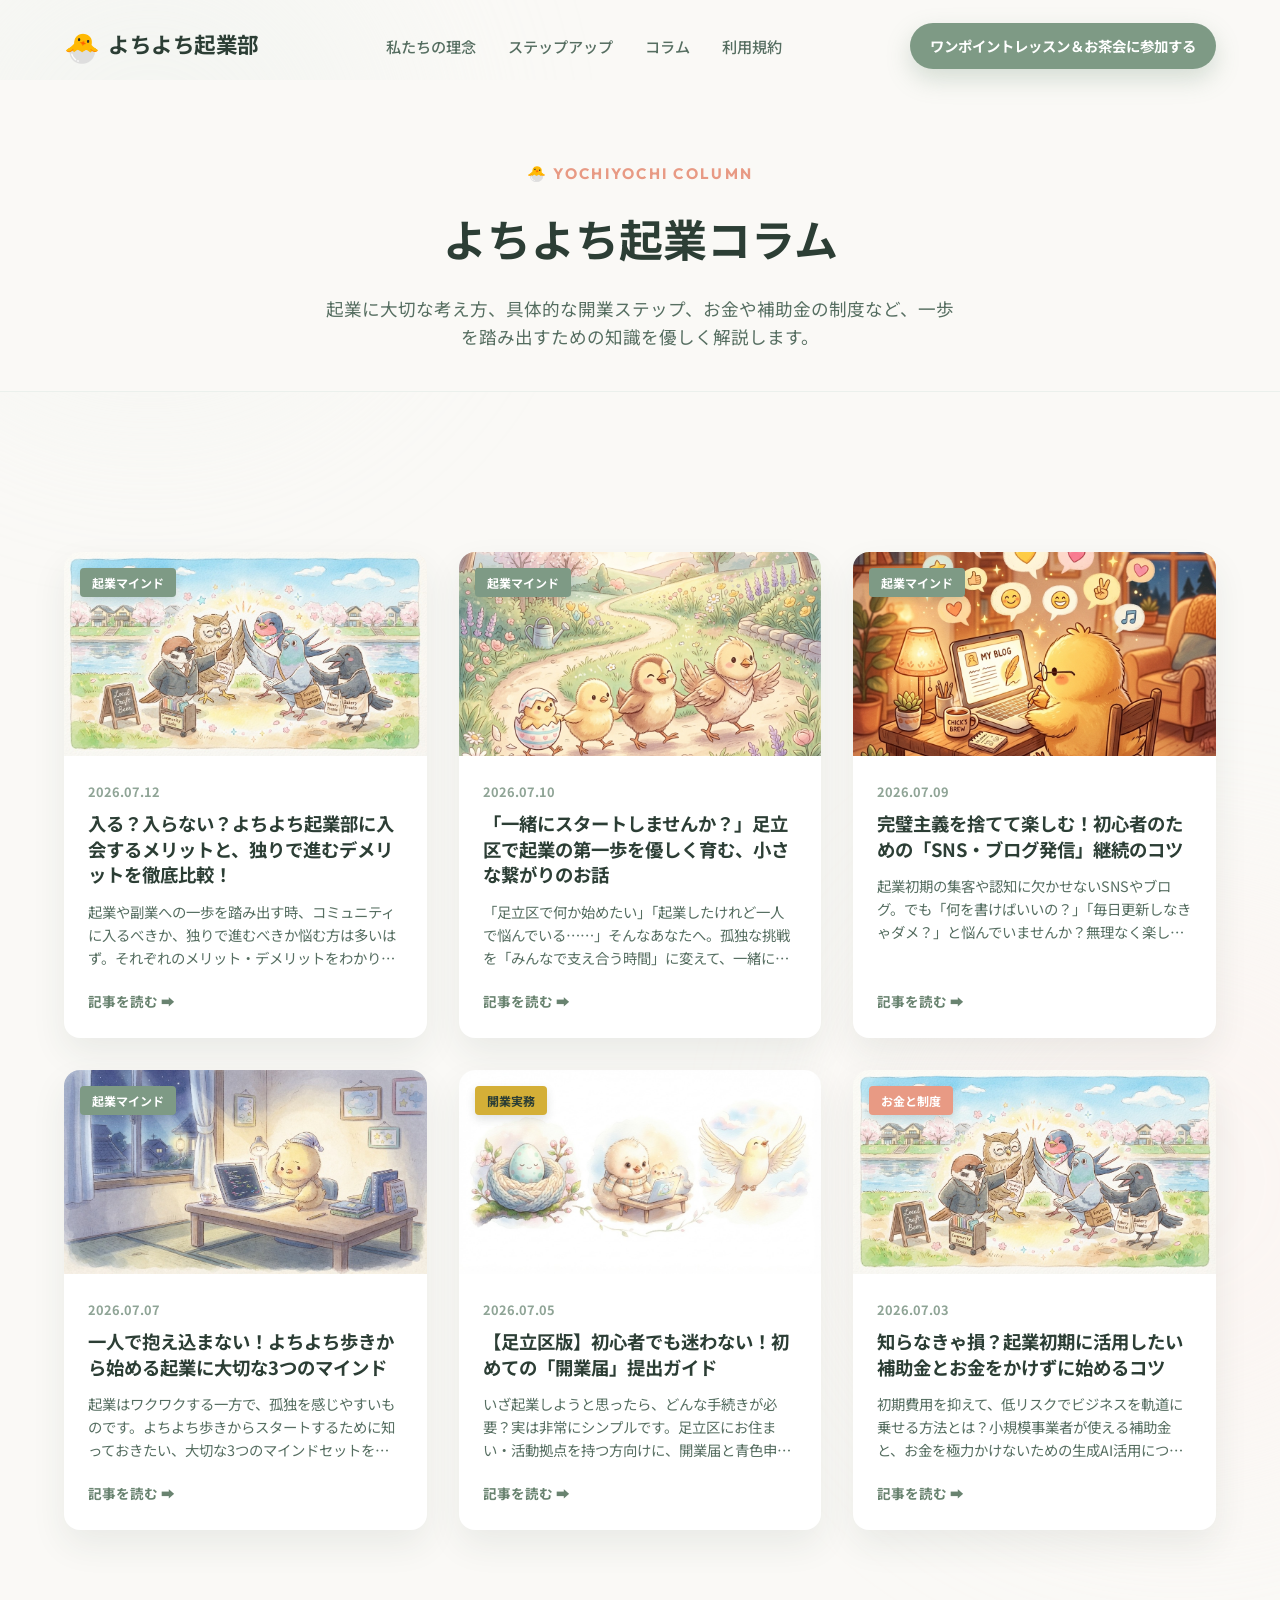
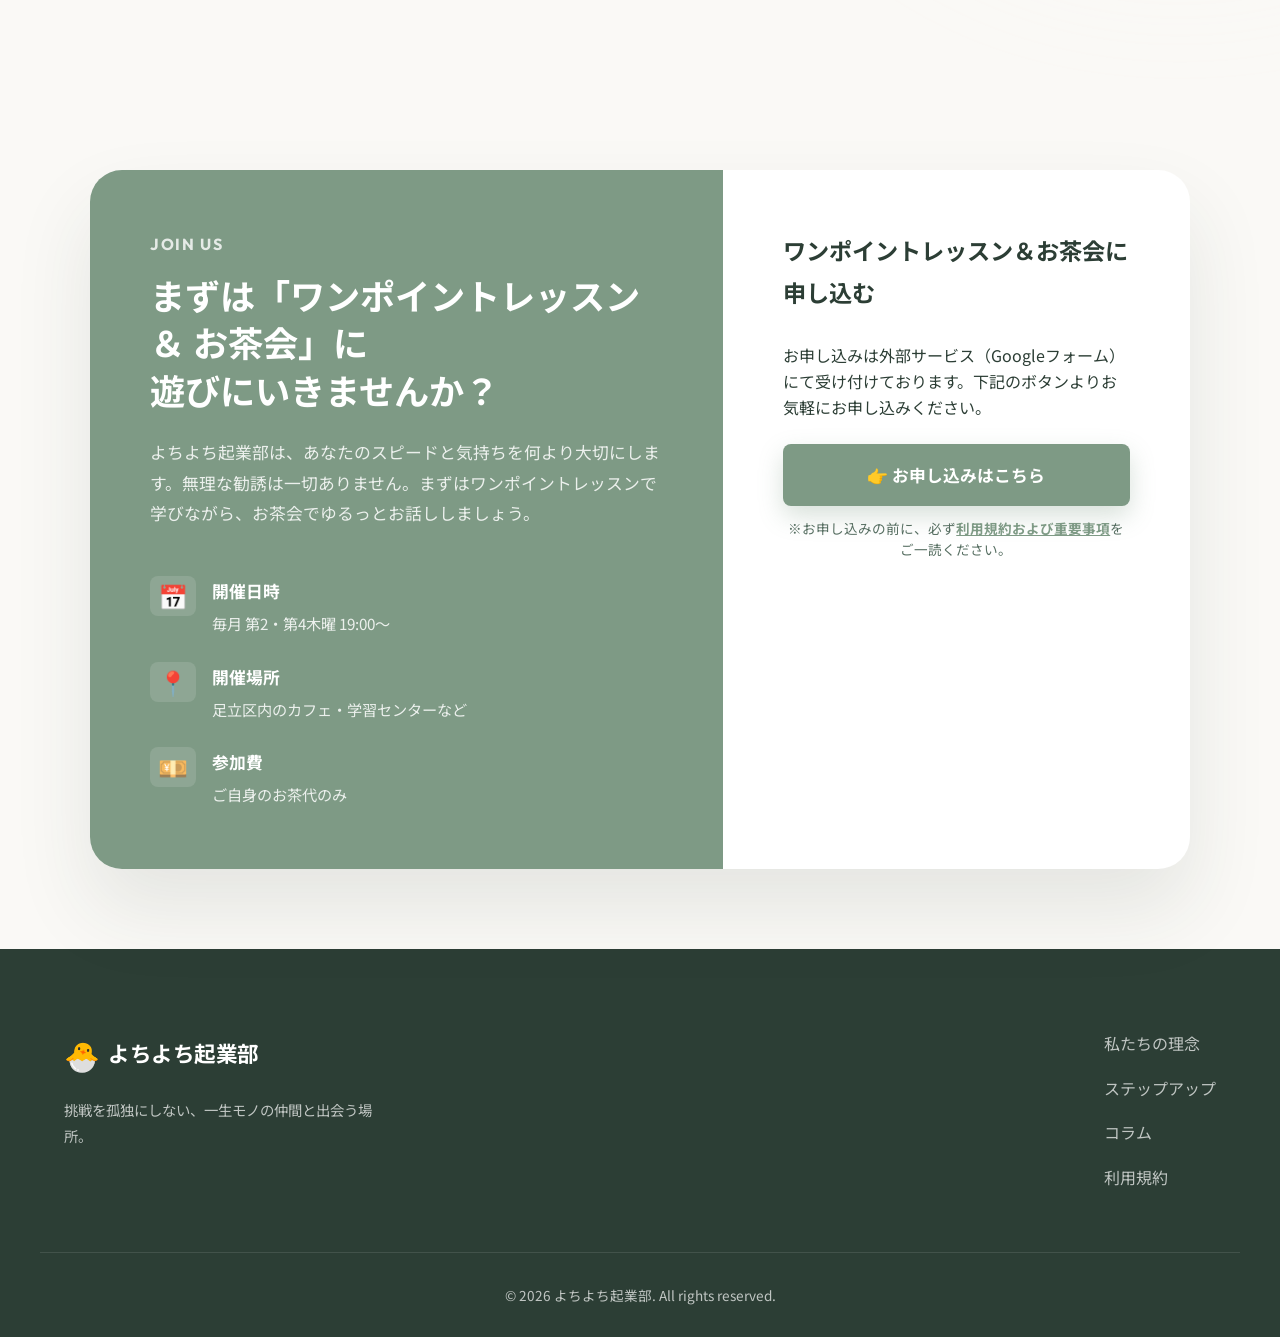
==== commit 7f04c006: "Add new column article (ID 6) comparing benefits and disadvantages" ====
--- a/column.html
+++ b/column.html
@@ -70,6 +70,20 @@
         <section class="column-list-view" id="column-list-view">
             <div class="container">
                 <div class="column-grid">
+                    <!-- Column Card 6 -->
+                    <article class="column-card" data-id="6">
+                        <div class="column-card-image-wrapper">
+                            <img src="images/bird_community.jpg" alt="仲間と協力するヒヨコたち" class="column-card-img">
+                            <span class="column-card-tag tag-mind">起業マインド</span>
+                        </div>
+                        <div class="column-card-content">
+                            <span class="column-card-date">2026.07.12</span>
+                            <h2 class="column-card-title">入る？入らない？よちよち起業部に入会するメリットと、独りで進むデメリットを徹底比較！</h2>
+                            <p class="column-card-excerpt">起業や副業への一歩を踏み出す時、コミュニティに入るべきか、独りで進むべきか悩む方は多いはず。それぞれのメリット・デメリットをわかりやすく比較し、あなたに合った選択肢を見つけます。</p>
+                            <span class="column-card-more">記事を読む ➡️</span>
+                        </div>
+                    </article>
+
                     <!-- Column Card 5 -->
                     <article class="column-card" data-id="5">
                         <div class="column-card-image-wrapper">
@@ -150,6 +164,74 @@
         <section class="column-detail-view" id="column-detail-view" style="display: none;">
             <div class="container">
                 <button class="btn-back-to-list" id="btn-back-to-list">⬅️ コラム一覧に戻る</button>
+
+                <!-- Article 6 Detailed Body -->
+                <article class="article-content" id="article-6" style="display: none;">
+                    <header class="article-header">
+                        <span class="column-card-tag tag-mind">起業マインド</span>
+                        <h1 class="article-title">入る？入らない？よちよち起業部に入会するメリットと、独りで進むデメリットを徹底比較！</h1>
+                        <div class="article-meta">
+                            <span class="article-date">公開日：2026.07.12</span>
+                            <span class="article-author">執筆：よちよち起業部 編集部</span>
+                        </div>
+                    </header>
+
+                    <div class="article-featured-image">
+                        <img src="images/bird_community.jpg" alt="仲間と協力するヒヨコたち">
+                    </div>
+
+                    <div class="article-body-text">
+                        <p>「起業してみたいけれど、一人で進めるのは不安……」「高額な起業塾にはついていけないかも？」新しい一歩を踏み出す時、このような迷いを抱える方はとても多いです。</p>
+
+                        <p>今回は、よちよち起業部に入会して仲間と進む**「メリット」**と、あえてどこにも入らずに独りで進む**「デメリット」**を、わかりやすく整理しました。ご自身にとってどちらの進み方が合っているか、比較してみてください。</p>
+
+                        <h2>1. よちよち起業部に入会する3つのメリット</h2>
+                        
+                        <h3>① 孤独がなくなり、弱音を吐ける「一生モノの仲間」ができる</h3>
+                        <p>起業初期の最大の敵は、スキル不足ではなく「孤独」です。自宅で一人パソコンに向かっていると、「このやり方で合っているのかな……」と不安で頭がいっぱいになってしまいます。<br>
+                        よちよち起業部には、競い合うプレッシャーはありません。同じような悩みを持ち、お互いの弱さを認め合える温かい仲間がいるため、焦らず自分のペースで歩みを進めることができます。</p>
+
+                        <h3>② 安心して挑戦・失敗できる「優しいテストモニター環境」</h3>
+                        <p>新しいサービスやチラシを作った時、いきなり見ず知らずの一般のお客様に売る・見せるのはとても勇気がいりますし、反応が得られないと挫折の原因になります。<br>
+                        部内では、仲間が最初のお客様（テストモニター）になって感想をくれたり、チラシのデザインに優しいアドバイスをくれたりします。この「優しいテスト環境」があることで、サービスの質を磨いてから本番に臨むことができます。</p>
+
+                        <h3>③ 月々2,000円で持てる、圧倒的に低リスクな「第二の居場所」</h3>
+                        <p>高額な起業塾（数十万円〜）とは異なり、お茶を月に1〜2回楽しむのと同等のコストで、安全なクローズドコミュニティを維持できます。強引な営業やマルチ商法の勧誘等は規約で厳しく禁止されているため、地域に根ざした健全で優しい経済循環のなかで活動できます。</p>
+
+                        <h2>2. 独り（コミュニティに入らず）で進む3つのデメリット</h2>
+
+                        <h3>① 圧倒的な孤独と不安による「途中挫折」のリスク</h3>
+                        <p>誰の目もなく、相談相手もいない環境では、モチベーションを維持し続けるのは容易ではありません。わからないことが出てきた時に立ち止まってしまい、そのまま活動をフェードアウトしてしまうケースが独り起業では最も多く見られます。</p>
+
+                        <h3>② 客観的な視点が欠け、「独りよがり」なサービスになりやすい</h3>
+                        <p>自分一人だけで考えて作ったサービスや発信内容は、どうしても客観的な視点が抜けがちです。「顧客が本当に求めているもの」とズレが生じていても指摘してくれる人がいないため、時間とお金を無駄にしてしまうリスクが高まります。</p>
+
+                        <h3>③ トラブルや疑問が起きた時、すべて自己責任で抱え込む</h3>
+                        <p>「開業届はどう出せばいい？」「トラブルが起きたときはどう対処する？」といった疑問や不安に直面したとき、身近に同じ地域で活動する相談相手がいないと、全て自分で抱え込んで調べなければならず、精神的な負担が非常に大きくなります。</p>
+
+                        <h2>まとめ：あなたの「よちよち歩き」を支える場所</h2>
+                        <p>独りで早く進むことも一つの方法ですが、お互いに支え合いながら、楽しく「遠くまで歩いていく」ことこそが、長期的なビジネスと心の安定に繋がります。</p>
+
+                        <p>もし「一人で悩むのを終わりにしたい」「足立区で一生モノの仲間と出会いたい」と感じるなら、一度お茶会を覗いてみませんか？あなたのやりたい想いを、私たちは真剣にサポートします。</p>
+
+                        <div class="article-callout">
+                            <h3>☕ まずはお茶会で、ゆるっとお話ししませんか？</h3>
+                            <p>よちよち起業部では、いきなり部員になるのではなく、<br>
+                            まずは気軽に体験参加できる「ワンポイントレッスン＆お茶会」を定期的に開催しています。</p>
+                            <p>足立区の仲間たちと、起業の悩みや「これからやりたいこと」を、<br>
+                            美味しいお茶を片手に語り合う優しい空間です。<br>
+                            気軽な気持ちで遊びに来てください。</p>
+                            <div style="margin-top: 20px;">
+                                <a href="https://docs.google.com/forms/d/e/1FAIpQLSc3js88L76QkptIK8jZfHH8GuGqnYndA6zL57HHYK1vQt4Bvg/viewform" target="_blank" rel="noopener noreferrer" class="btn btn-primary" style="display: inline-block; text-decoration: none;">
+                                    <span>👉 お申し込みはこちら</span>
+                                </a>
+                                <p style="margin-top: 10px; font-size: 0.8rem; color: var(--text-secondary); line-height: 1.4;">
+                                    ※お申し込みの前に、必ず<a href="terms.html" style="text-decoration: underline; color: var(--color-primary-hover); font-weight: bold;">利用規約および重要事項</a>をご一読ください。
+                                </p>
+                            </div>
+                        </div>
+                    </div>
+                </article>
 
                 <!-- Article 1 Detailed Body -->
                 <article class="article-content" id="article-1" style="display: none;">
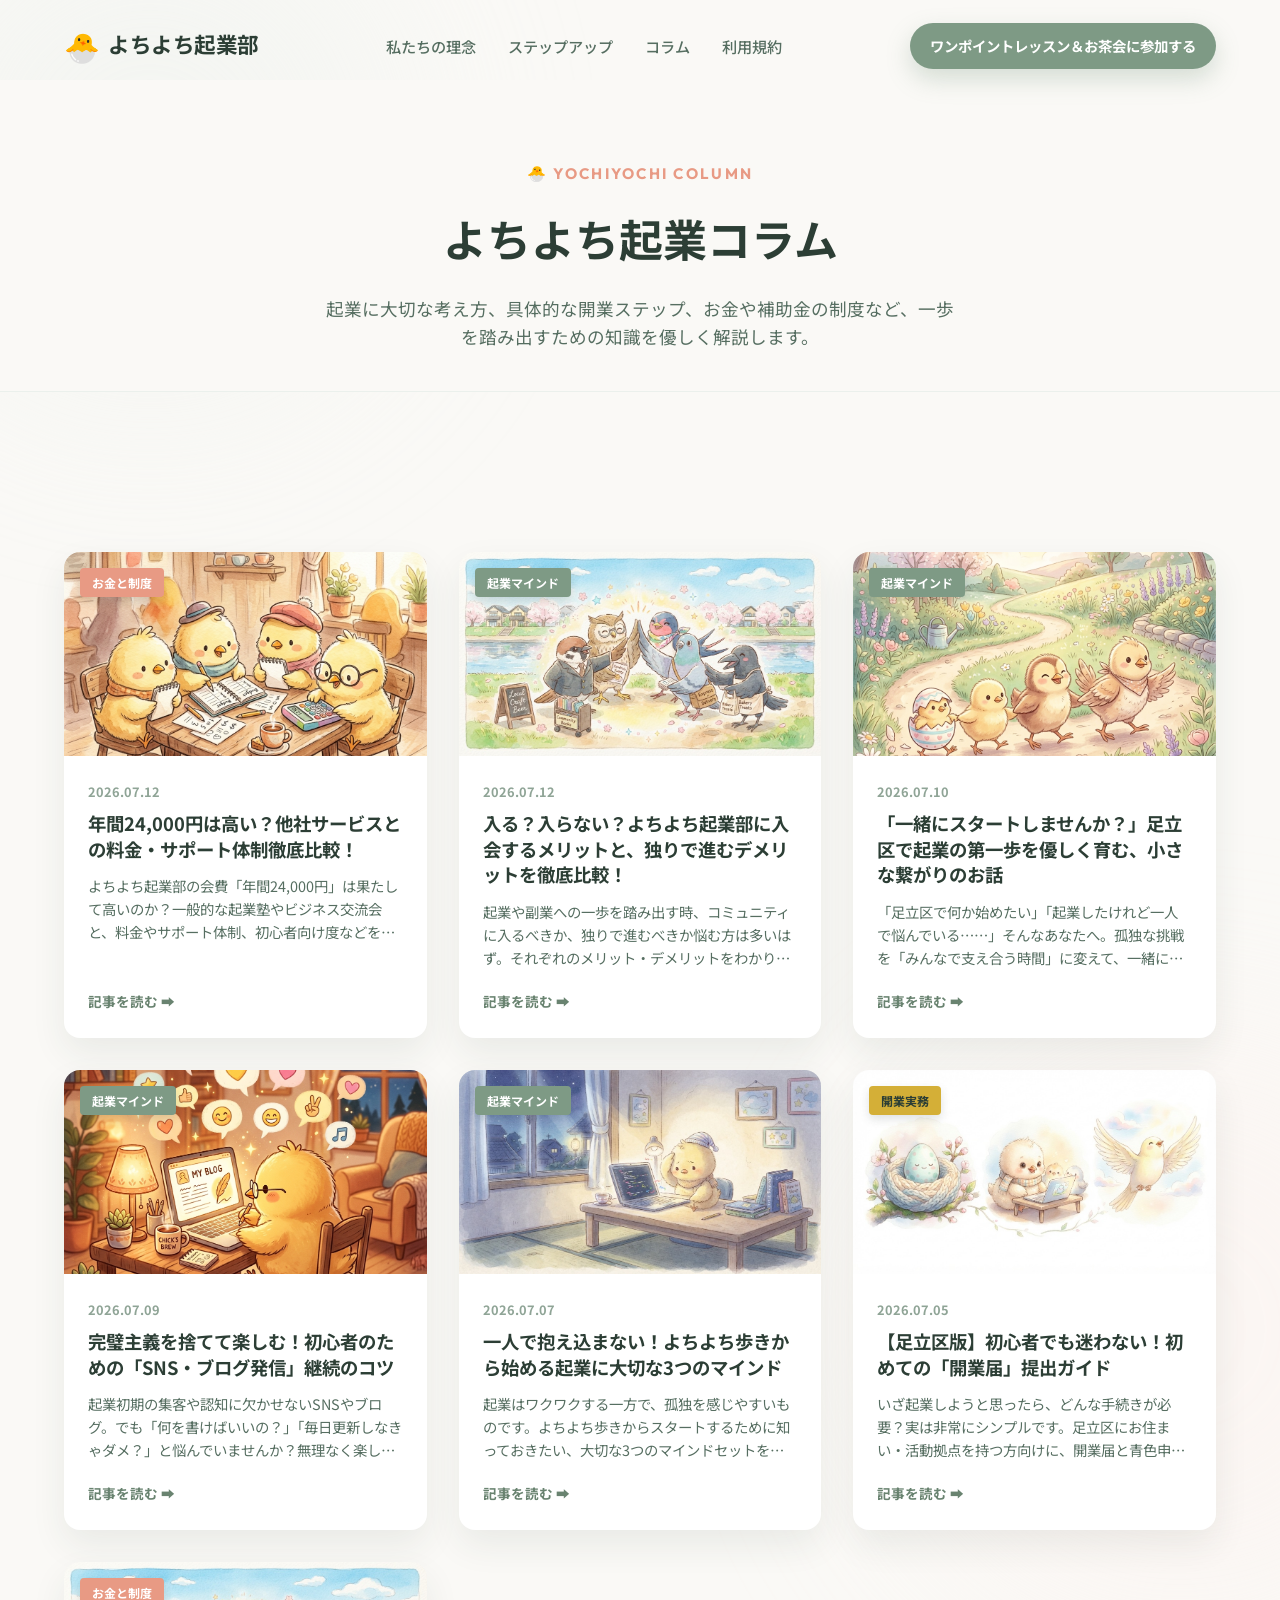
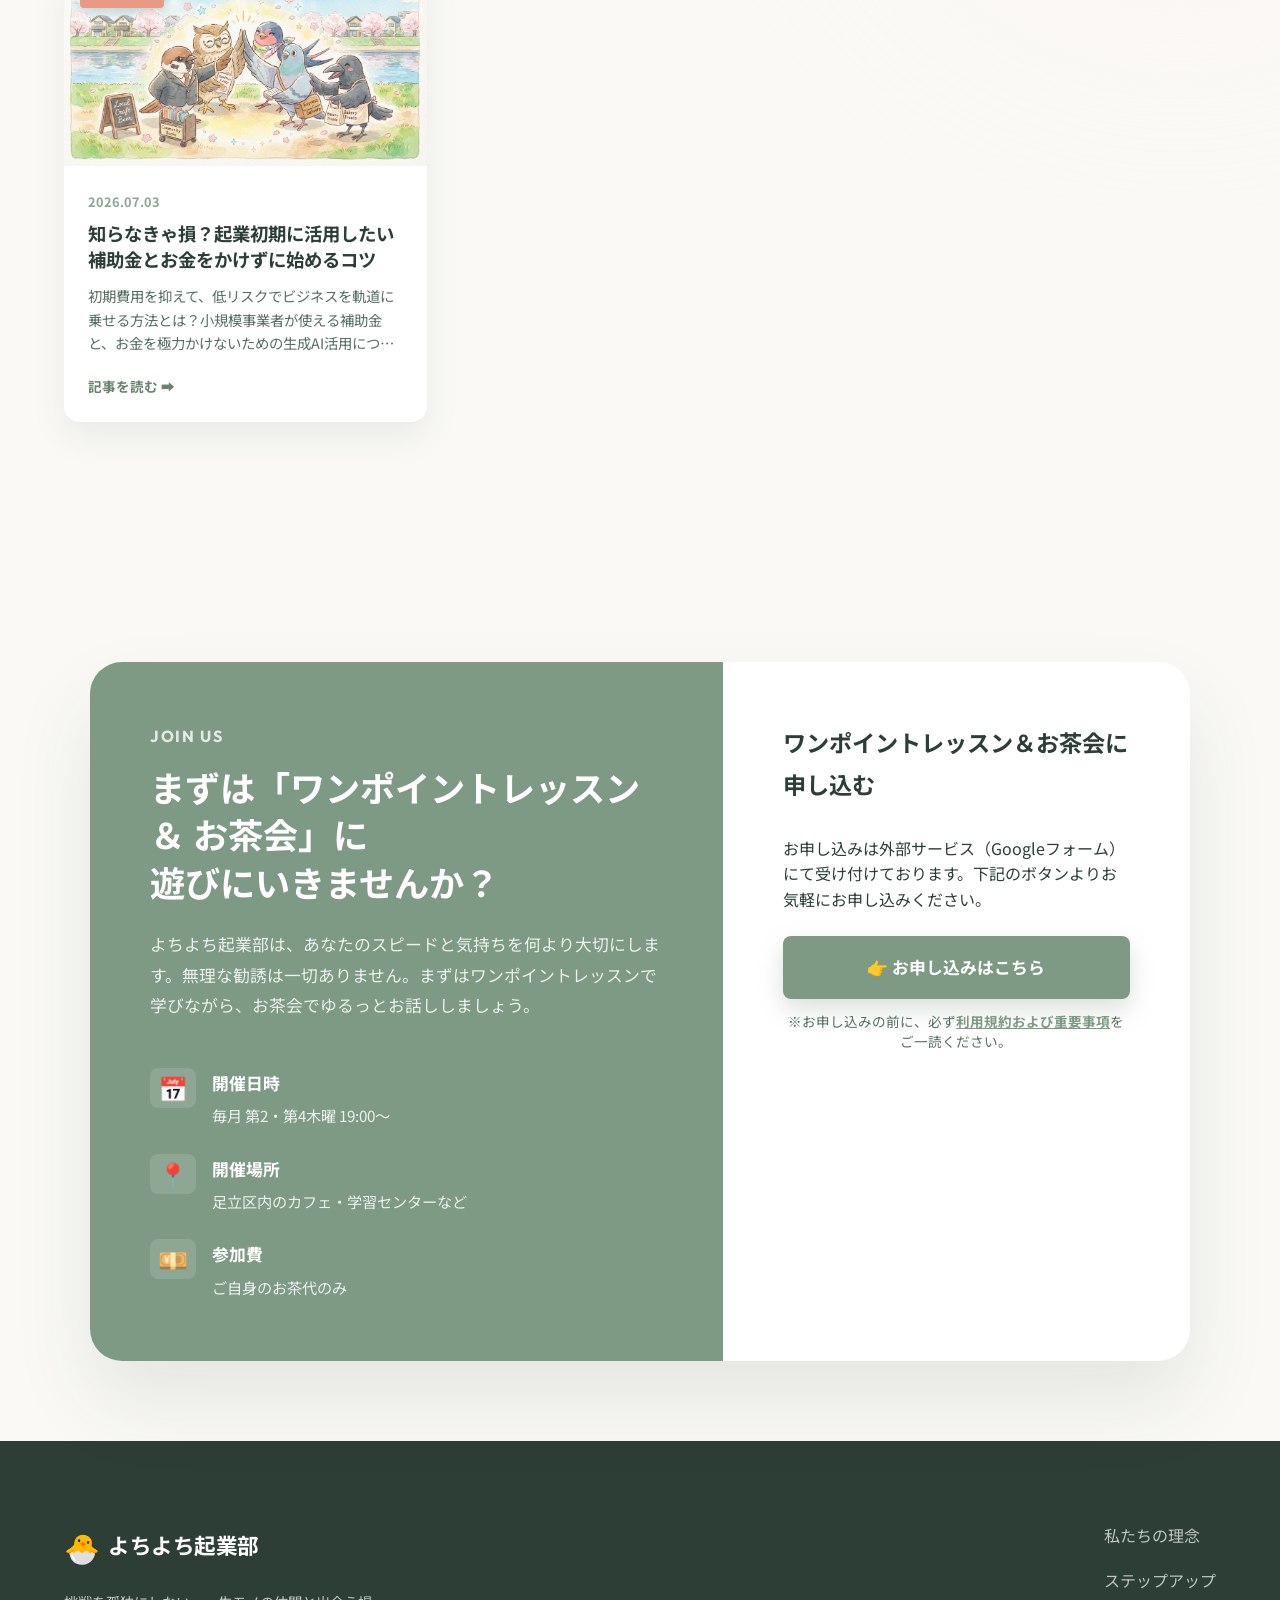
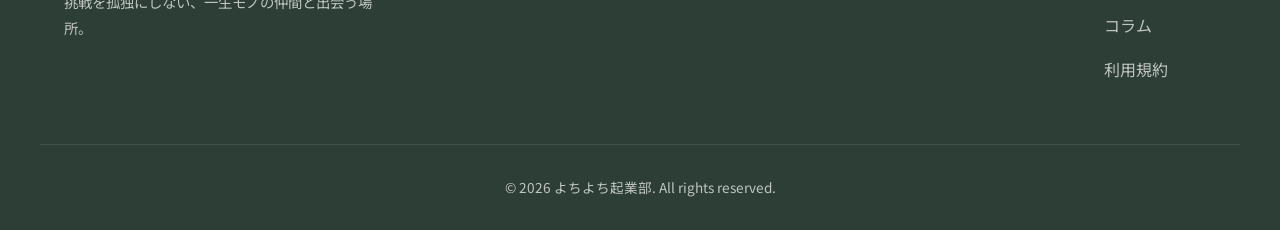
==== commit dc773bea: "Add new article (ID 7) with fee comparison table and custom illustration" ====
--- a/column.html
+++ b/column.html
@@ -70,6 +70,20 @@
         <section class="column-list-view" id="column-list-view">
             <div class="container">
                 <div class="column-grid">
+                    <!-- Column Card 7 -->
+                    <article class="column-card" data-id="7">
+                        <div class="column-card-image-wrapper">
+                            <img src="images/price_comparison.png" alt="費用を比べるヒヨコたち" class="column-card-img">
+                            <span class="column-card-tag tag-finance">お金と制度</span>
+                        </div>
+                        <div class="column-card-content">
+                            <span class="column-card-date">2026.07.12</span>
+                            <h2 class="column-card-title">年間24,000円は高い？他社サービスとの料金・サポート体制徹底比較！</h2>
+                            <p class="column-card-excerpt">よちよち起業部の会費「年間24,000円」は果たして高いのか？一般的な起業塾やビジネス交流会と、料金やサポート体制、初心者向け度などを徹底的に比較してみました。</p>
+                            <span class="column-card-more">記事を読む ➡️</span>
+                        </div>
+                    </article>
+
                     <!-- Column Card 6 -->
                     <article class="column-card" data-id="6">
                         <div class="column-card-image-wrapper">
@@ -164,6 +178,108 @@
         <section class="column-detail-view" id="column-detail-view" style="display: none;">
             <div class="container">
                 <button class="btn-back-to-list" id="btn-back-to-list">⬅️ コラム一覧に戻る</button>
+
+                <!-- Article 7 Detailed Body -->
+                <article class="article-content" id="article-7" style="display: none;">
+                    <header class="article-header">
+                        <span class="column-card-tag tag-finance">お金と制度</span>
+                        <h1 class="article-title">年間24,000円は高い？他社サービスとの料金・サポート体制徹底比較！</h1>
+                        <div class="article-meta">
+                            <span class="article-date">公開日：2026.07.12</span>
+                            <span class="article-author">執筆：よちよち起業部 編集部</span>
+                        </div>
+                    </header>
+
+                    <div class="article-featured-image">
+                        <img src="images/price_comparison.png" alt="費用を比べるヒヨコたち">
+                    </div>
+
+                    <div class="article-body-text">
+                        <p>「起業や副業を始めてみたいけれど、初期費用は抑えたい……」<br>
+                        「よちよち起業部の年間24,000円（月々換算2,000円）って、サービス内容に対して高いの？それとも安いの？」</p>
+
+                        <p>何かを新しく始めるとき、費用対効果が気になるのは当然のことです。そこで今回は、一般的な「起業塾・コンサル」や「ビジネス・異業種交流会」と、よちよち起業部の料金およびサポート内容を徹底的に比較してみました！</p>
+
+                        <h2>他社サービスとの徹底比較表</h2>
+                        <p>起業初期に必要なサポートやコストを一覧表にまとめました。ご自身の予算や目的に合わせて参考にしてください。</p>
+
+                        <div class="comparison-table-wrapper">
+                            <table class="comparison-table">
+                                <thead>
+                                    <tr>
+                                        <th>比較項目</th>
+                                        <th class="highlight-column">よちよち起業部（当部）</th>
+                                        <th>A社（一般的な起業塾）</th>
+                                        <th>B社（異業種交流会）</th>
+                                    </tr>
+                                </thead>
+                                <tbody>
+                                    <tr>
+                                        <td><strong>年間コスト</strong></td>
+                                        <td class="highlight-column"><strong>24,000円</strong><br><small>（月々換算：2,000円）</small></td>
+                                        <td><strong>150,000円〜500,000円</strong><br><small>（一括・数十万円が主流）</small></td>
+                                        <td><strong>36,000円〜100,000円</strong><br><small>（年会費＋都度参加費）</small></td>
+                                    </tr>
+                                    <tr>
+                                        <td><strong>主な対象者</strong></td>
+                                        <td class="highlight-column">起業準備中・副業初心者<br><small>（たまご期〜ぴよぴよ期）</small></td>
+                                        <td>売上急拡大を目指す人向け<br><small>（成果主義・中級者以上向け）</small></td>
+                                        <td>既存の経営者・営業担当<br><small>（ビジネス連携・人脈作り）</small></td>
+                                    </tr>
+                                    <tr>
+                                        <td><strong>サポート体制</strong></td>
+                                        <td class="highlight-column"><strong>親身な少人数相談＆伴走</strong><br>弱音を吐き、教え合える仲間環境</td>
+                                        <td>講義・動画視聴が中心<br>個別メンターは回数制限あり</td>
+                                        <td>基本的にサポートはなし<br>（純粋な人脈開拓の場）</td>
+                                    </tr>
+                                    <tr>
+                                        <td><strong>初心者向けテスト環境</strong></td>
+                                        <td class="highlight-column"><strong>あり（無料）</strong><br>部員間でチラシやサービスの練習が可能</td>
+                                        <td>なし<br>（実際の市場で即テスト）</td>
+                                        <td>なし<br>（いきなり本番での営業）</td>
+                                    </tr>
+                                    <tr>
+                                        <td><strong>入会後の雰囲気</strong></td>
+                                        <td class="highlight-column"><strong>焦らず競い合わない</strong><br>「居場所」を大切にする温かいサークル</td>
+                                        <td>月商アピールなどがあり<br>プレッシャーを感じやすい</td>
+                                        <td>強めの営業や勧誘が多く<br>初心者は疲弊しやすい</td>
+                                    </tr>
+                                </tbody>
+                            </table>
+                        </div>
+
+                        <h2>1. 徹底比較してわかった「よちよち起業部」の特徴</h2>
+
+                        <h3>① 「はじめの一歩」に特化した、無駄のないコスト設定</h3>
+                        <p>一般的な起業塾やビジネススクールでは、一括で数十万円の費用がかかるのが主流です。しかし、まだアイデアが固まっていない「たまご期」や、これから動き出す「ぴよぴよ期」の方にとって、その額の投資はリスクが大きすぎます。<br>
+                        よちよち起業部は、月額換算2,000円。お茶を月に1〜2回、少し贅沢に楽しむ程度の料金で、挫折しないための伴走環境と安心できる居場所を手に入れられます。</p>
+
+                        <h3>② 競い合わない「仲間づくり」と「練習の場」</h3>
+                        <p>「月商100万円達成！」といったアピールに気後れした経験はありませんか？よちよち起業部ではそうした競い合いを排し、まだ何をしていいかわからない段階からの相談や、「チラシを作ってみたから練習で見てほしい」といった小さく安全なテスト（アウトプット）ができる場所を用意しています。この練習環境が初心者には何よりの価値となります。</p>
+
+                        <h2>まとめ：まずは低リスクで仲間と一緒にはじめてみよう</h2>
+                        <p>数十万円の起業塾に申し込む前に、あるいは一人ぼっちでパソコンに向かって悩み続ける前に、まずは「お互いさま」で支え合えるローカルな仲間と一緒に、よちよちと歩き出してみるのが一番の近道です。</p>
+
+                        <p>入会について迷っている方は、まずは無料の「ワンポイントレッスン＆お茶会」で、実際の部の雰囲気を体験してみてください。</p>
+
+                        <div class="article-callout">
+                            <h3>☕ まずはお茶会で、ゆるっとお話ししませんか？</h3>
+                            <p>よちよち起業部では、いきなり部員になるのではなく、<br>
+                            まずは気軽に体験参加できる「ワンポイントレッスン＆お茶会」を定期的に開催しています。</p>
+                            <p>足立区の仲間たちと、起業の悩みや「これからやりたいこと」を、<br>
+                            美味しいお茶を片手に語り合う優しい空間です。<br>
+                            気軽な気持ちで遊びに来てください。</p>
+                            <div style="margin-top: 20px;">
+                                <a href="https://docs.google.com/forms/d/e/1FAIpQLSc3js88L76QkptIK8jZfHH8GuGqnYndA6zL57HHYK1vQt4Bvg/viewform" target="_blank" rel="noopener noreferrer" class="btn btn-primary" style="display: inline-block; text-decoration: none;">
+                                    <span>👉 お申し込みはこちら</span>
+                                </a>
+                                <p style="margin-top: 10px; font-size: 0.8rem; color: var(--text-secondary); line-height: 1.4;">
+                                    ※お申し込みの前に、必ず<a href="terms.html" style="text-decoration: underline; color: var(--color-primary-hover); font-weight: bold;">利用規約および重要事項</a>をご一読ください。
+                                </p>
+                            </div>
+                        </div>
+                    </div>
+                </article>
 
                 <!-- Article 6 Detailed Body -->
                 <article class="article-content" id="article-6" style="display: none;">
--- a/style.css
+++ b/style.css
@@ -1474,3 +1474,39 @@
         font-size: 0.95rem;
     }
 }
+
+/* 14. Comparison Table Styles */
+.comparison-table-wrapper {
+    overflow-x: auto;
+    margin: 30px 0;
+    border-radius: var(--border-radius-md);
+    box-shadow: 0 5px 15px var(--color-shadow);
+}
+.comparison-table {
+    width: 100%;
+    border-collapse: collapse;
+    background-color: var(--color-white);
+    text-align: left;
+    font-size: 0.95rem;
+}
+.comparison-table th, .comparison-table td {
+    padding: 16px 20px;
+    border-bottom: 1px solid var(--color-bg-secondary);
+    line-height: 1.6;
+}
+.comparison-table th {
+    background-color: var(--color-bg-secondary);
+    color: var(--color-text-primary);
+    font-weight: 700;
+}
+.comparison-table td strong {
+    color: var(--color-primary-hover);
+}
+.comparison-table .highlight-column {
+    background-color: var(--color-primary-light);
+    font-weight: 500;
+}
+.comparison-table th.highlight-column {
+    background-color: var(--color-primary);
+    color: var(--color-white);
+}
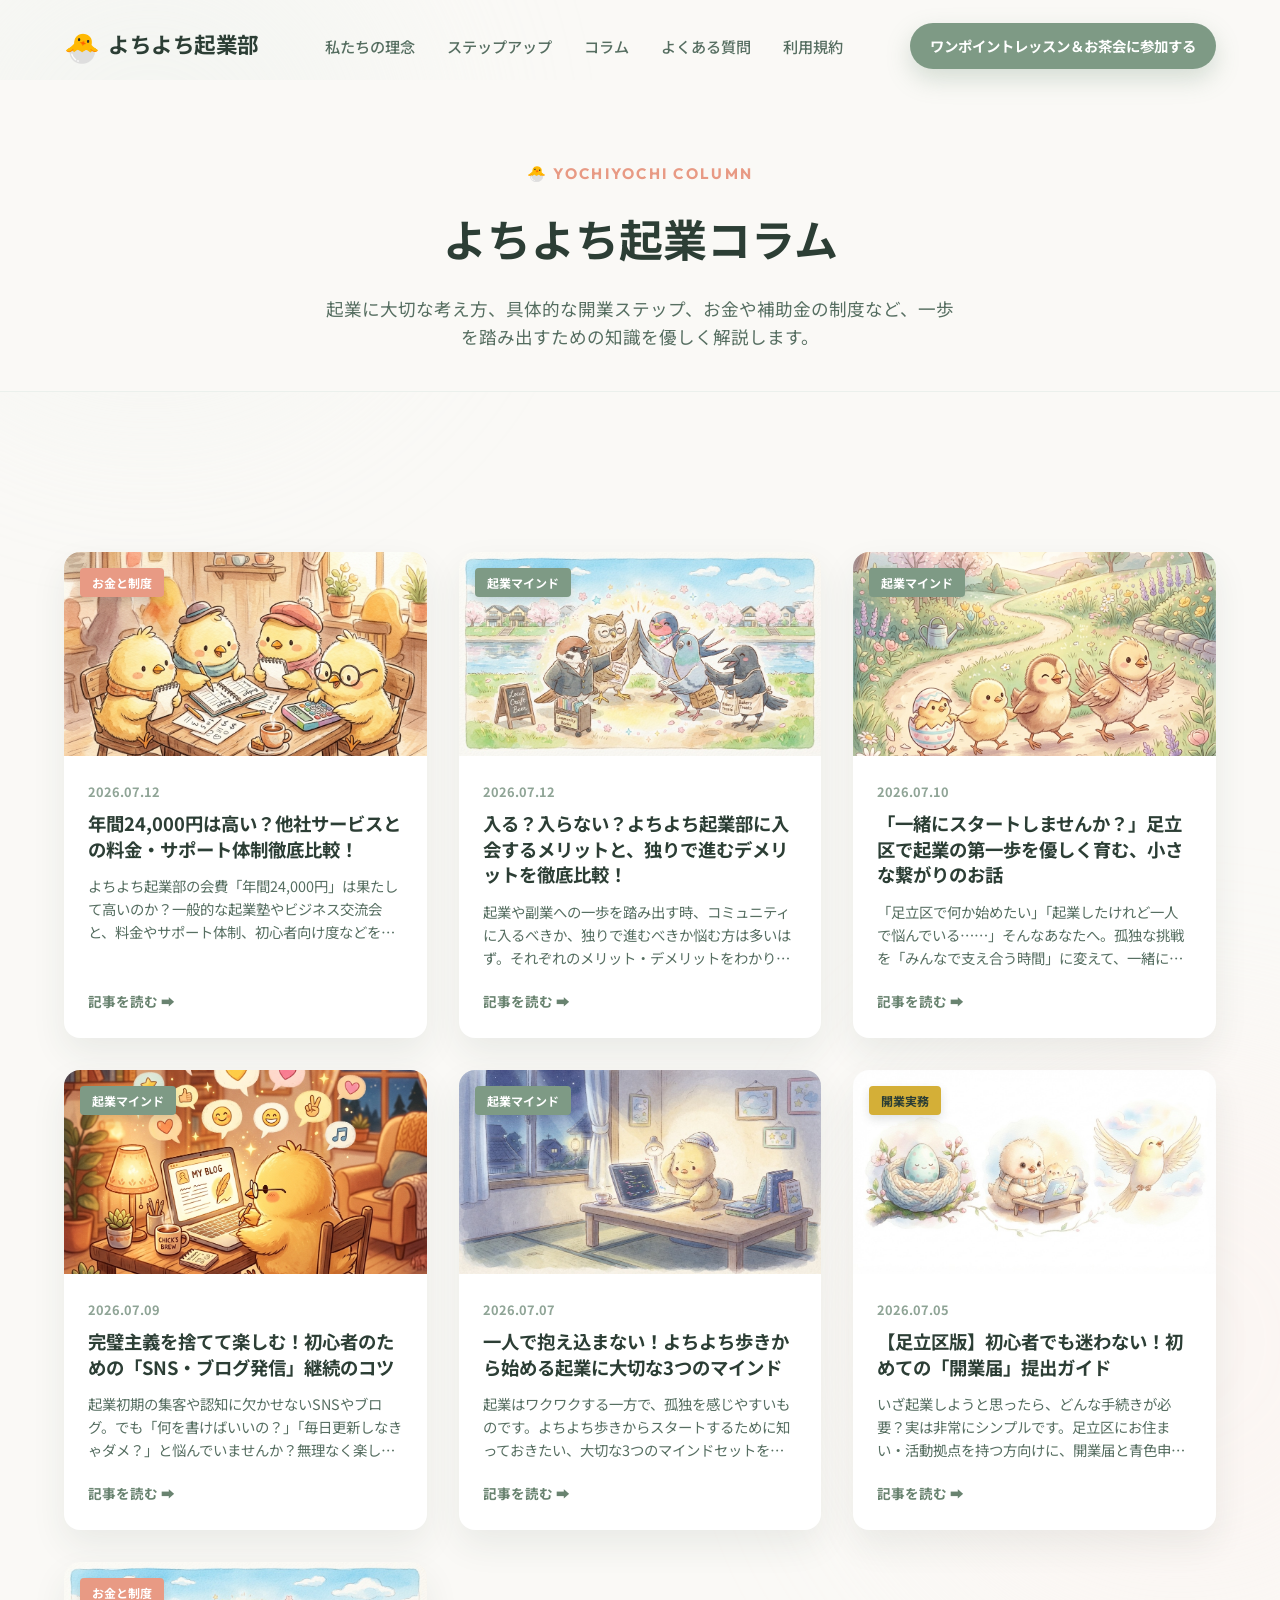
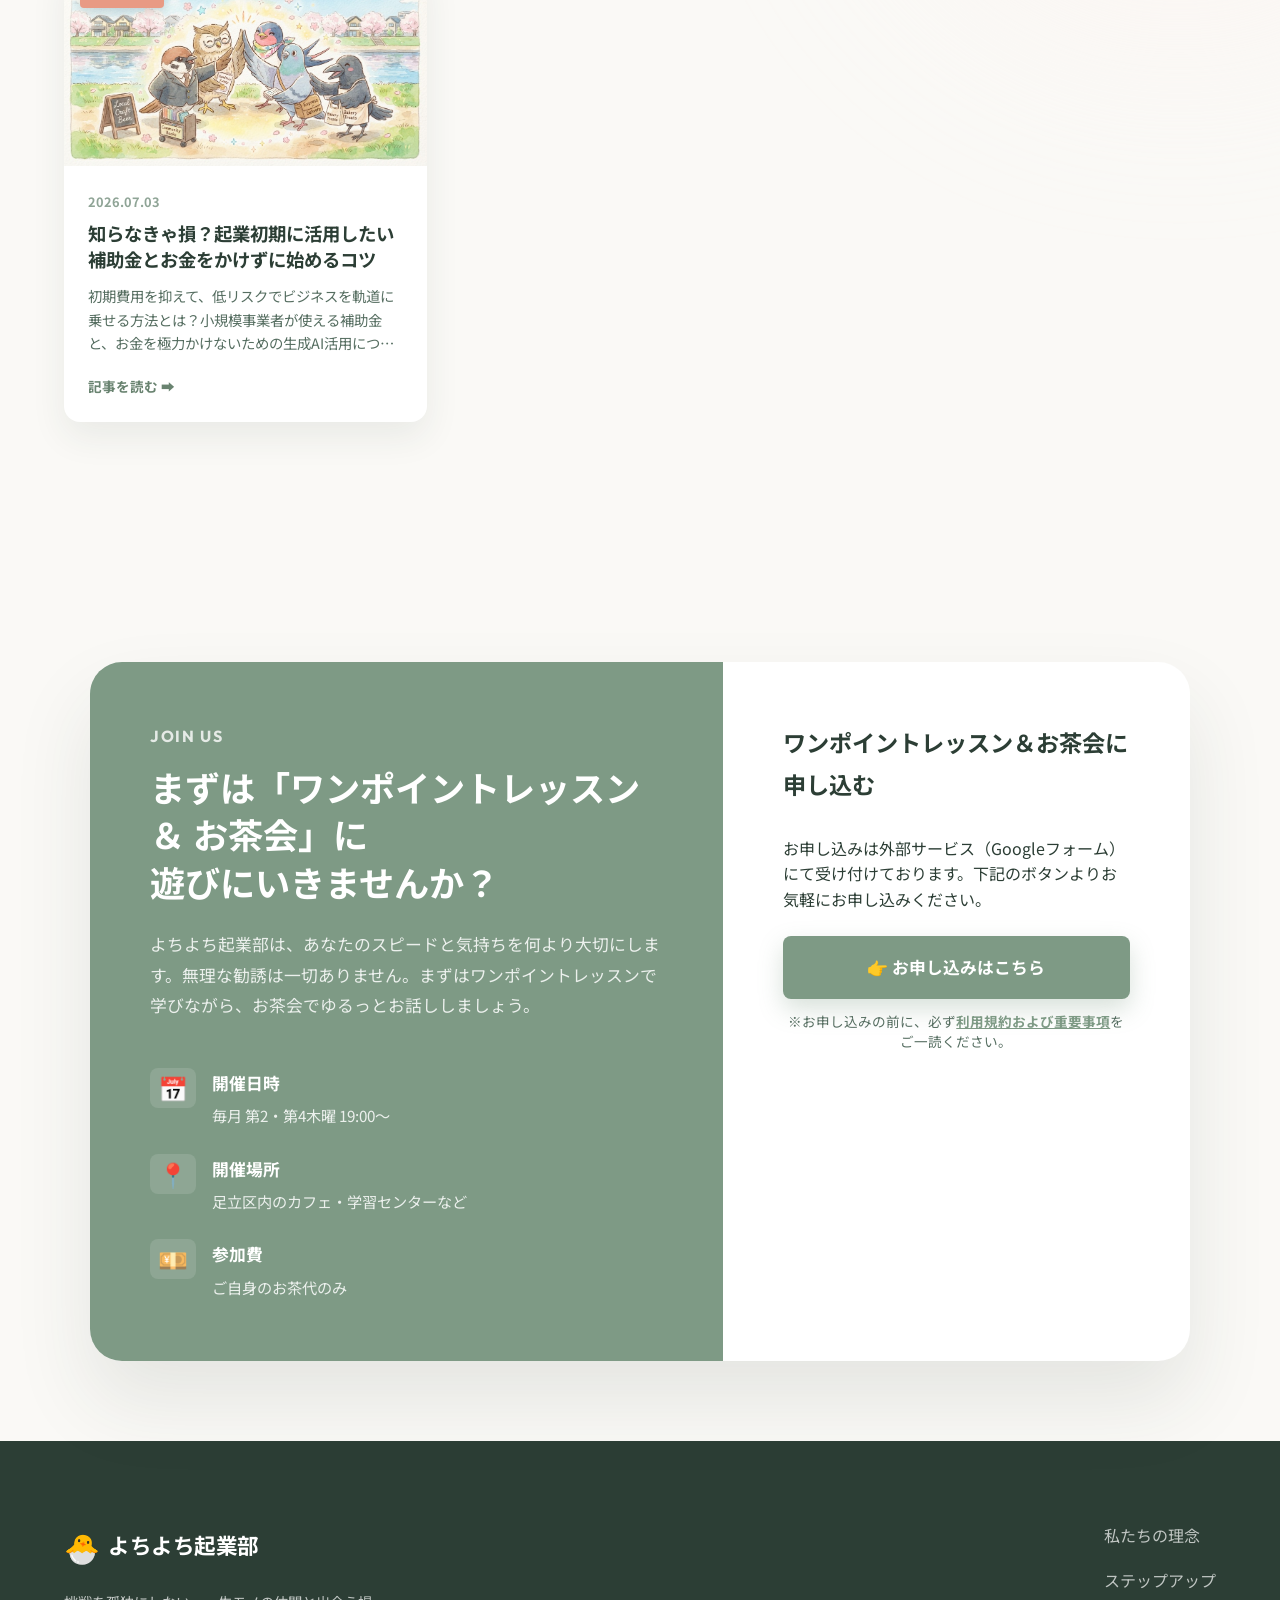
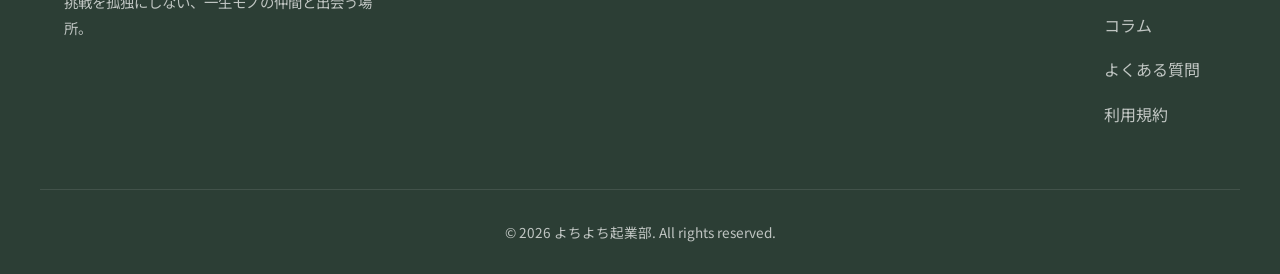
==== commit d5d786ca: "Create faq.html with 20 Q&A items, and link it in all navigation/footer menus" ====
--- a/column.html
+++ b/column.html
@@ -42,6 +42,7 @@
                     <li><a href="index.html#philosophy" id="nav-philosophy">私たちの理念</a></li>
                     <li><a href="index.html#stepup" id="nav-stepup">ステップアップ</a></li>
                     <li><a href="column.html" id="nav-column" class="active">コラム</a></li>
+                    <li><a href="faq.html" id="nav-faq">よくある質問</a></li>
                     <li><a href="terms.html" id="nav-terms">利用規約</a></li>
                 </ul>
             </nav>
@@ -783,6 +784,7 @@
                     <li><a href="index.html#philosophy">私たちの理念</a></li>
                     <li><a href="index.html#stepup">ステップアップ</a></li>
                     <li><a href="column.html">コラム</a></li>
+                    <li><a href="faq.html">よくある質問</a></li>
                     <li><a href="terms.html">利用規約</a></li>
                 </ul>
             </div>
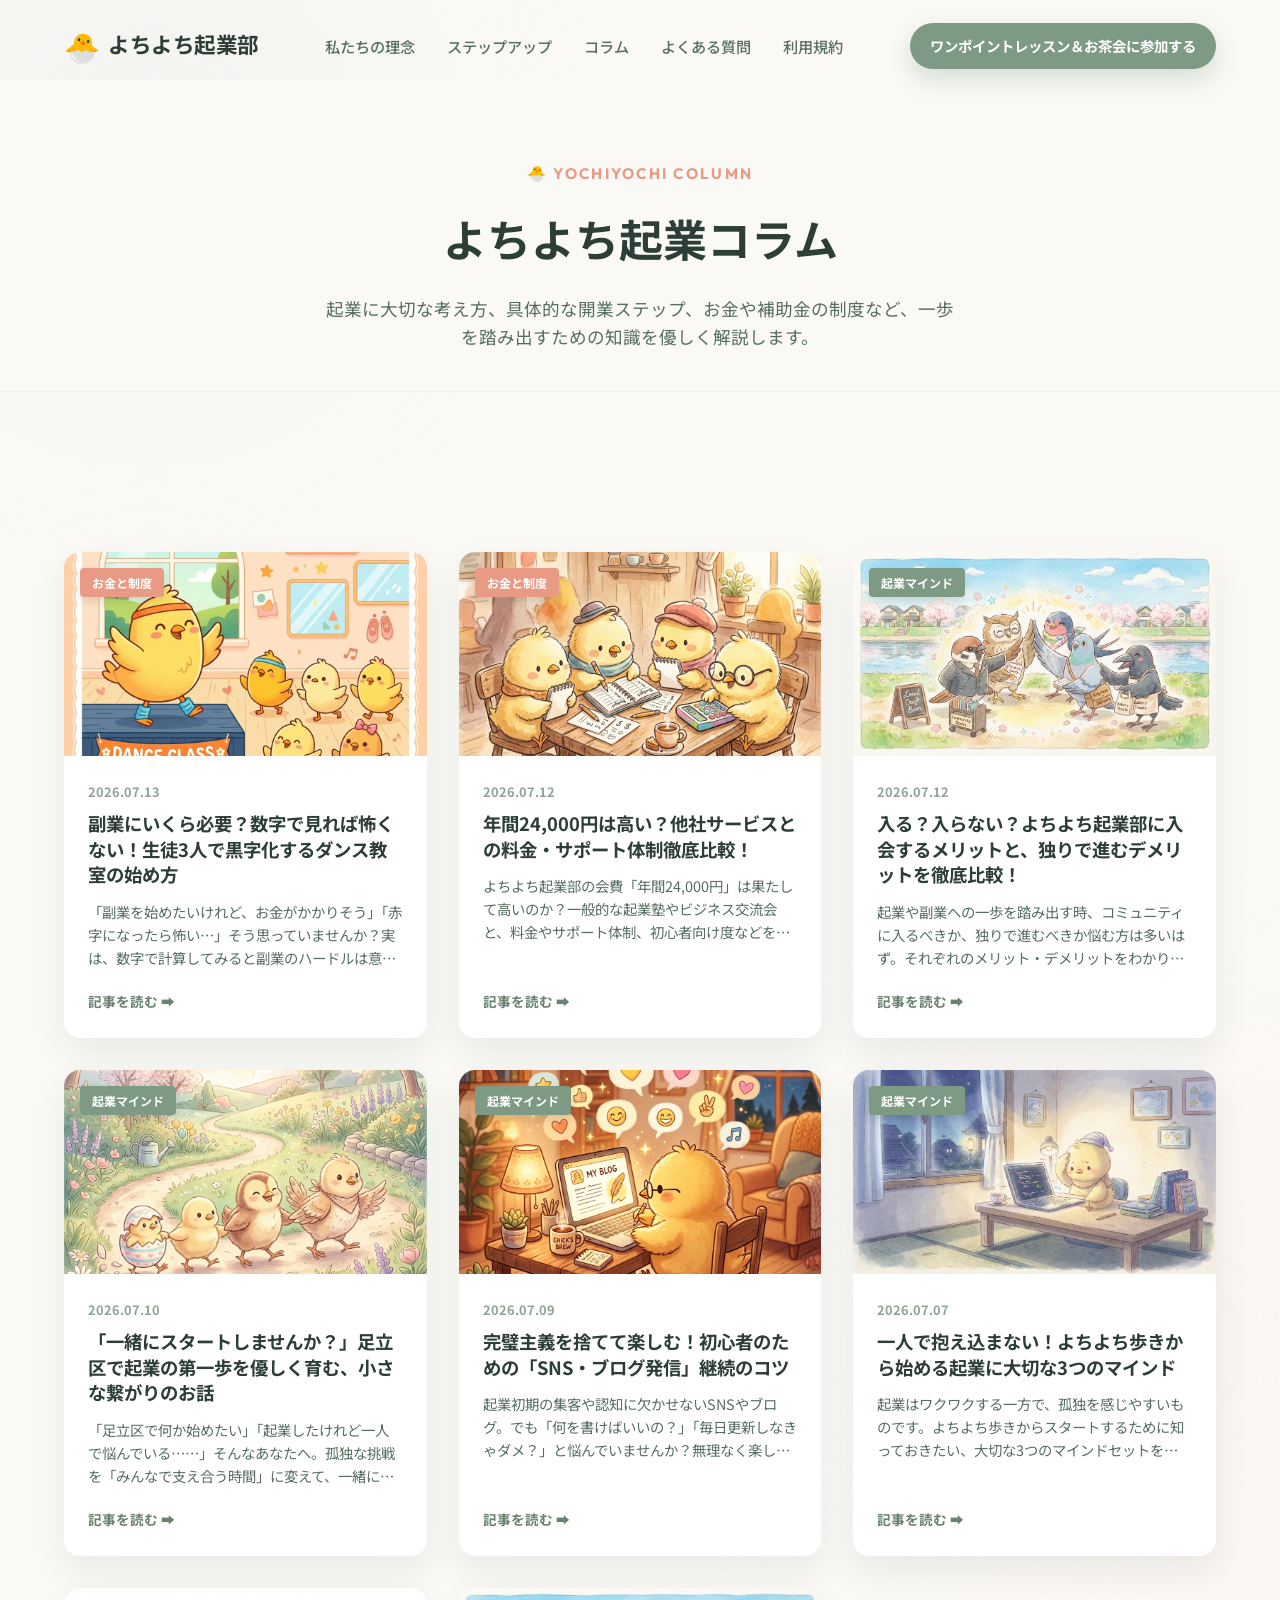
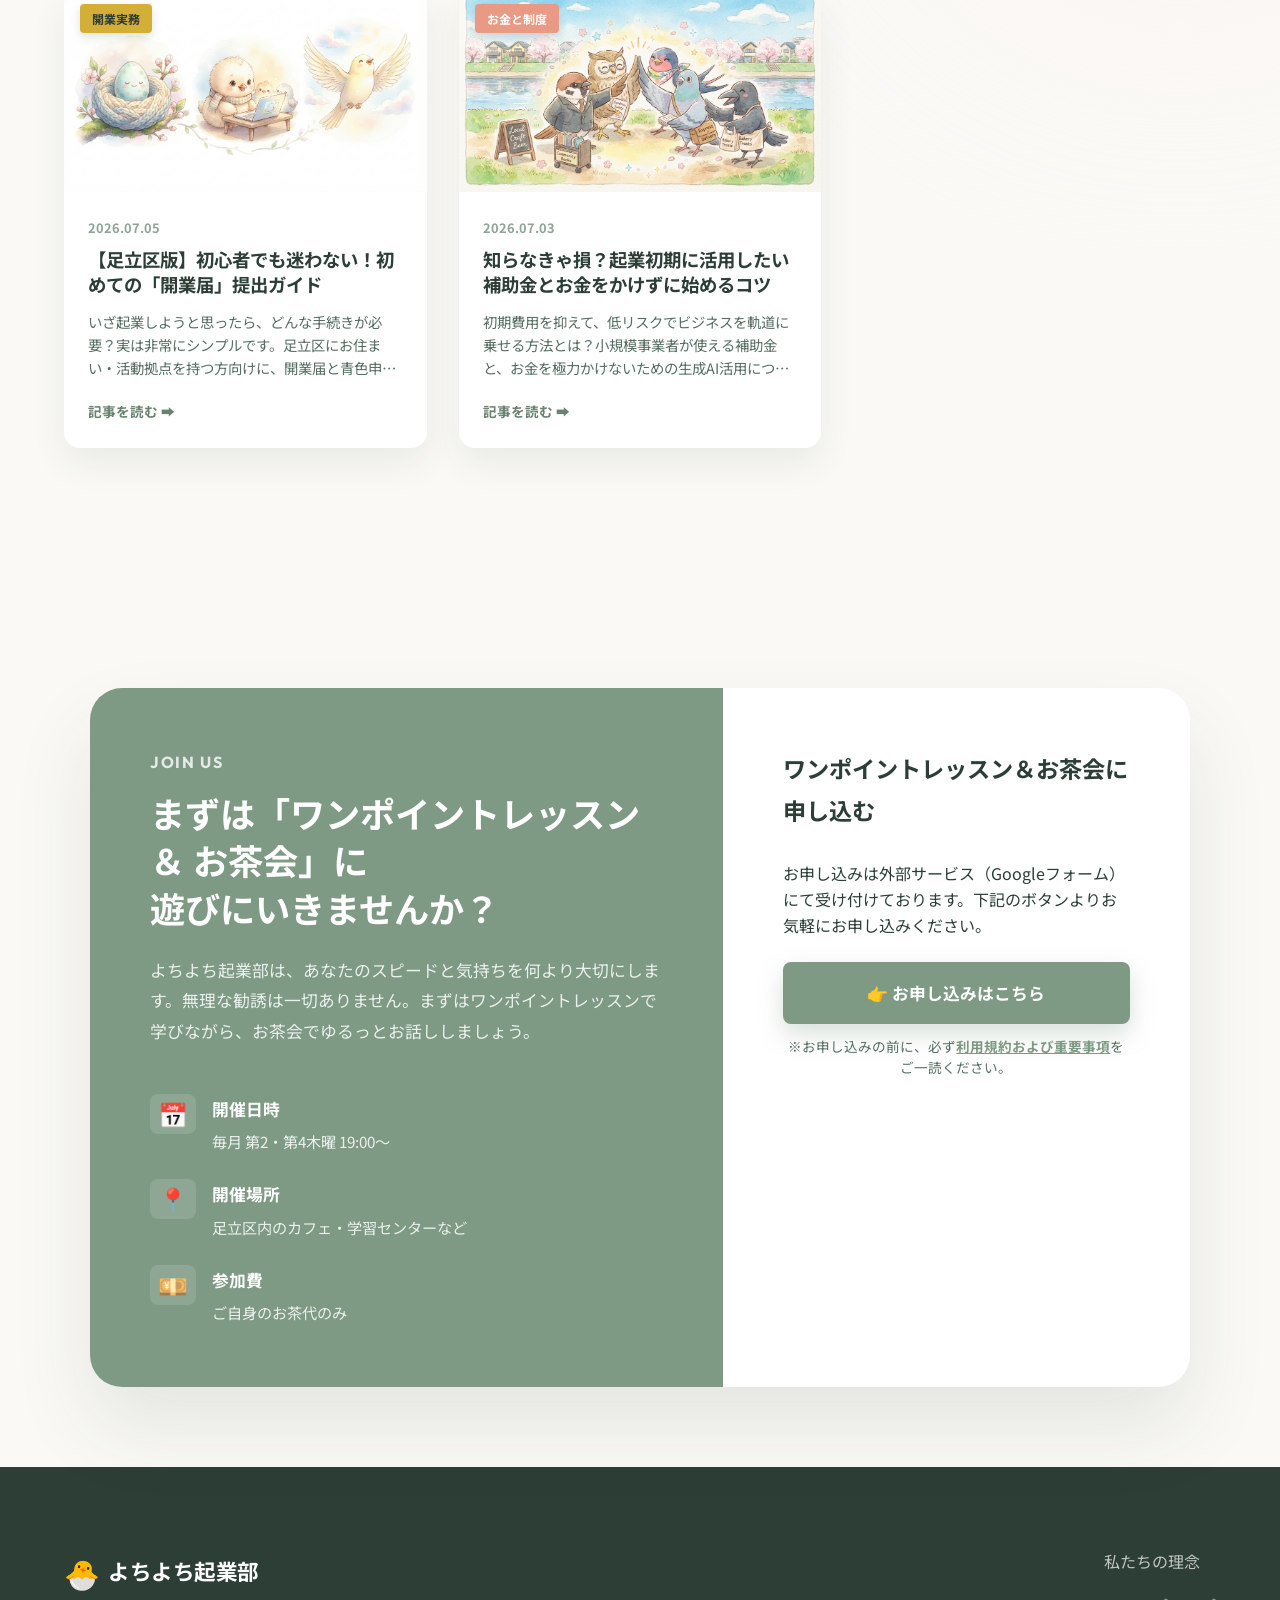
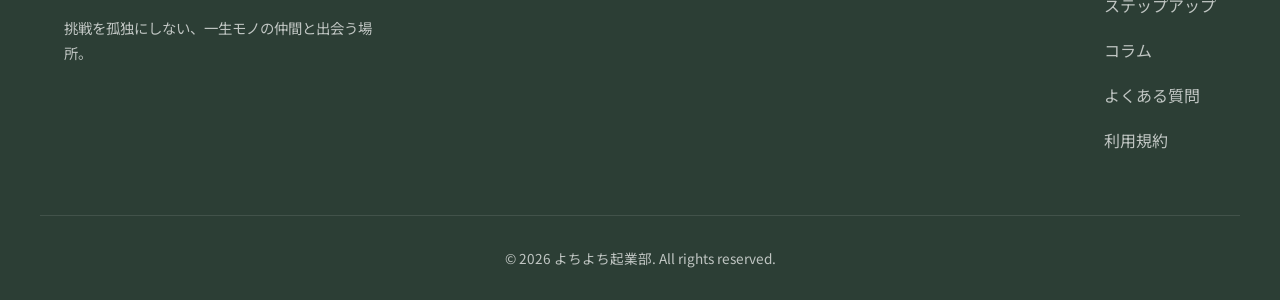
==== commit 8725abd1: "Add side business column article (ID 8) with dance class example and improve deep linking" ====
--- a/column.html
+++ b/column.html
@@ -71,6 +71,20 @@
         <section class="column-list-view" id="column-list-view">
             <div class="container">
                 <div class="column-grid">
+                    <!-- Column Card 8 -->
+                    <article class="column-card" data-id="8">
+                        <div class="column-card-image-wrapper">
+                            <img src="images/chick_dance_class.png" alt="ダンス教室で教えるヒヨコ" class="column-card-img">
+                            <span class="column-card-tag tag-finance">お金と制度</span>
+                        </div>
+                        <div class="column-card-content">
+                            <span class="column-card-date">2026.07.13</span>
+                            <h2 class="column-card-title">副業にいくら必要？数字で見れば怖くない！生徒3人で黒字化するダンス教室の始め方</h2>
+                            <p class="column-card-excerpt">「副業を始めたいけれど、お金がかかりそう」「赤字になったら怖い…」そう思っていませんか？実は、数字で計算してみると副業のハードルは意外と低いんです。ダンス教室を例に、具体的な収支シミュレーションを見てみましょう！</p>
+                            <span class="column-card-more">記事を読む ➡️</span>
+                        </div>
+                    </article>
+
                     <!-- Column Card 7 -->
                     <article class="column-card" data-id="7">
                         <div class="column-card-image-wrapper">
@@ -179,6 +193,124 @@
         <section class="column-detail-view" id="column-detail-view" style="display: none;">
             <div class="container">
                 <button class="btn-back-to-list" id="btn-back-to-list">⬅️ コラム一覧に戻る</button>
+
+                <!-- Article 8 Detailed Body -->
+                <article class="article-content" id="article-8" style="display: none;">
+                    <header class="article-header">
+                        <span class="column-card-tag tag-finance">お金と制度</span>
+                        <h1 class="article-title">副業にいくら必要？数字で見れば怖くない！生徒3人で黒字化するダンス教室の始め方</h1>
+                        <div class="article-meta">
+                            <span class="article-date">公開日：2026.07.13</span>
+                            <span class="article-author">執筆：よちよち起業部 編集部</span>
+                        </div>
+                    </header>
+
+                    <div class="article-featured-image">
+                        <img src="images/chick_dance_class.png" alt="ダンス教室で教えるヒヨコ">
+                    </div>
+
+                    <div class="article-body-text">
+                        <p>「副業を始めてみたいけれど、初期費用や毎月の経費が心配……」<br>
+                        「もし生徒が集まらなくて、赤字になって大損したらどうしよう？」</p>
+                        
+                        <p>新しいことを始めようとするとき、お金の不安で最初の一歩を踏み出せない人はとても多いです。しかし、実はビジネスの「固定費」と「売上」をあらかじめ簡単な数字で計算（シミュレーション）しておけば、副業は決して怖いものではありません！</p>
+
+                        <p>今回は、誰でもイメージしやすい「ダンス教室」を例に、いくらあれば始められて、何人で黒字化するのかを具体的な数字で見ていきましょう！</p>
+
+                        <h2>1. ダンス教室を始めるのに必要なお金（固定費）</h2>
+                        <p>まずは、毎月絶対に発生する「固定費」を計算します。<br>
+                        ダンス教室の場合、自分のダンススキルや教える場所があれば、大きな初期投資や仕入れは不要です。一番大きな経費は「スタジオのレンタル代」になります。</p>
+
+                        <ul>
+                            <li><strong>固定費 ＝ スタジオ代：12,000円 / 月</strong>（月4回・1回3,000円と想定）</li>
+                        </ul>
+
+                        <p>なんと、毎月かかるお金はこれだけです！店舗を借りたり、特別な機械を買ったりする必要もありません。この「月12,000円」を基準に、どれくらいの生徒さんが集まればいいのか考えてみましょう。</p>
+
+                        <h2>2. 月謝6,000円で設定した場合の人数別シミュレーション</h2>
+                        <p>次に、生徒さんからいただく「月謝」を<strong>6,000円（月4回レッスン）</strong>に設定してみます。<br>
+                        この設定で、生徒の人数ごとに収支がどう変わるかを一覧にしてみましょう。</p>
+
+                        <div class="comparison-table-wrapper">
+                            <table class="comparison-table text-center">
+                                <thead>
+                                    <tr>
+                                        <th>生徒の人数</th>
+                                        <th>月々の売上</th>
+                                        <th>月々の固定費（スタジオ代）</th>
+                                        <th>収支結果（手残り）</th>
+                                    </tr>
+                                </thead>
+                                <tbody>
+                                    <tr>
+                                        <td><strong>0人</strong></td>
+                                        <td>0円</td>
+                                        <td>12,000円</td>
+                                        <td style="color: #ff4d4f; font-weight: bold;">12,000円の赤字</td>
+                                    </tr>
+                                    <tr>
+                                        <td><strong>1人</strong></td>
+                                        <td>6,000円</td>
+                                        <td>12,000円</td>
+                                        <td style="color: #ff4d4f; font-weight: bold;">6,000円の赤字</td>
+                                    </tr>
+                                    <tr style="background-color: rgba(var(--color-primary-rgb), 0.08);">
+                                        <td><strong>2人 <small>（トントン）</small></strong></td>
+                                        <td>12,000円</td>
+                                        <td>12,000円</td>
+                                        <td style="font-weight: bold;">0円 （赤字リスクなし！）</td>
+                                    </tr>
+                                    <tr class="highlight-column">
+                                        <td><strong>3人 <small>（黒字化！）</small></strong></td>
+                                        <td>18,000円</td>
+                                        <td>12,000円</td>
+                                        <td style="color: #52c41a; font-weight: bold;">6,000円の黒字</td>
+                                    </tr>
+                                    <tr>
+                                        <td><strong>10人</strong></td>
+                                        <td>60,000円</td>
+                                        <td>12,000円</td>
+                                        <td style="color: #52c41a; font-weight: bold;">48,000円の黒字</td>
+                                    </tr>
+                                </tbody>
+                            </table>
+                        </div>
+
+                        <h2>3. 「生徒3人」なら集められそうじゃない？</h2>
+                        <p>数字で見ると、とてもシンプルですよね！<br>
+                        たった<strong>2人</strong>の生徒さんが集まれば、あなたの手出し（赤字）はゼロになります。<br>
+                        そして、もう1人増えて<strong>3人</strong>になれば、毎月6,000円の黒字が発生するのです。</p>
+
+                        <p>「100人集めなきゃいけない」と言われたら身構えてしまいますが、<strong>「まずは3人」</strong>と言われたら、「なんだか自分にもできそう！」と思えてきませんか？</p>
+
+                        <p>身近な友人やそのお子さん、地域のコミュニティやSNSで「初心者のための優しいダンス教室を始めるよ」と声をかければ、3人なら十分に集められる現実的な数字です。<br>
+                        さらに頑張って<strong>10人</strong>の生徒さんが集まれば、毎月48,000円の黒字。これはちょっとした旅行に行けたり、美味しいものを食べに行けたりする嬉しい副収入になります。</p>
+
+                        <h2>まとめ：小さく始めて、数字で安心を手に入れよう</h2>
+                        <p>このように、副業を始める前に「いくらかかって、いくら入ればトントンになるか」を数字で把握しておくことを<strong>「損益分岐点（そんえきぶんきてん）の計算」</strong>と言います。<br>
+                        これが分かっていれば、「最悪でも月12,000円の赤字で済む（いつでもやめられる）」というリスクの限界値が見えるため、恐怖心がすっと消えていきます。</p>
+
+                        <p>「よちよち起業部」では、このような小さなお金の計算から、初めての集客のコツまで、仲間と一緒に学び合える環境を用意しています。<br>
+                        一人で悩む前に、まずは私たちの「お茶会」で、あなたのやりたい副業の数字を一緒に計算してみませんか？</p>
+
+                        <div class="article-callout">
+                            <h3>☕ まずはお茶会で、ゆるっとお話ししませんか？</h3>
+                            <p>よちよち起業部では、いきなり部員になるのではなく、<br>
+                            まずは気軽に体験参加できる「ワンポイントレッスン＆お茶会」を定期的に開催しています。</p>
+                            <p>足立区の仲間たちと、起業の悩みや「これからやりたいこと」を、<br>
+                            美味しいお茶を片手に語り合う優しい空間です。<br>
+                            気軽な気持ちで遊びに来てください。</p>
+                            <div style="margin-top: 20px;">
+                                <a href="https://docs.google.com/forms/d/e/1FAIpQLSc3js88L76QkptIK8jZfHH8GuGqnYndA6zL57HHYK1vQt4Bvg/viewform" target="_blank" rel="noopener noreferrer" class="btn btn-primary" style="display: inline-block; text-decoration: none;">
+                                    <span>👉 お申し込みはこちら</span>
+                                </a>
+                                <p style="margin-top: 10px; font-size: 0.8rem; color: var(--text-secondary); line-height: 1.4;">
+                                    ※お申し込みの前に、必ず<a href="terms.html" style="text-decoration: underline; color: var(--color-primary-hover); font-weight: bold;">利用規約および重要事項</a>をご一読ください。
+                                </p>
+                            </div>
+                        </div>
+                    </div>
+                </article>
 
                 <!-- Article 7 Detailed Body -->
                 <article class="article-content" id="article-7" style="display: none;">
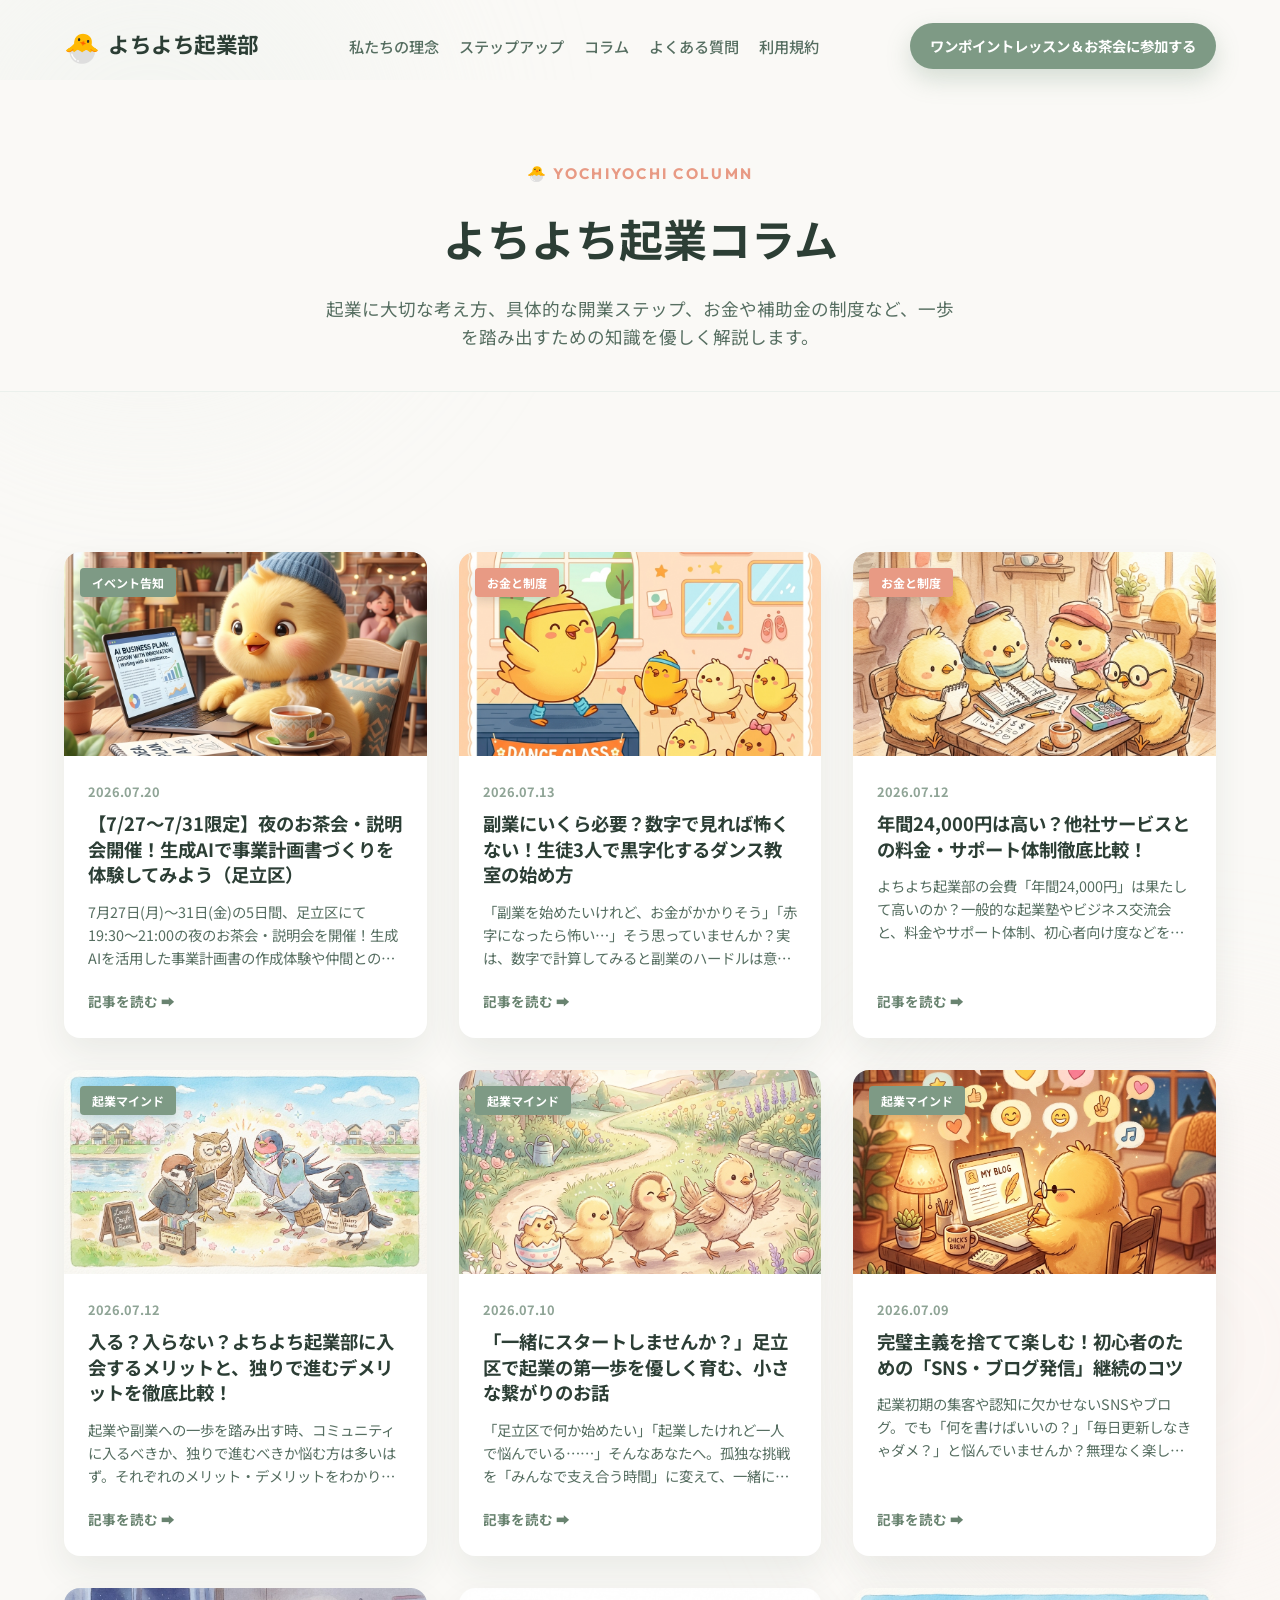
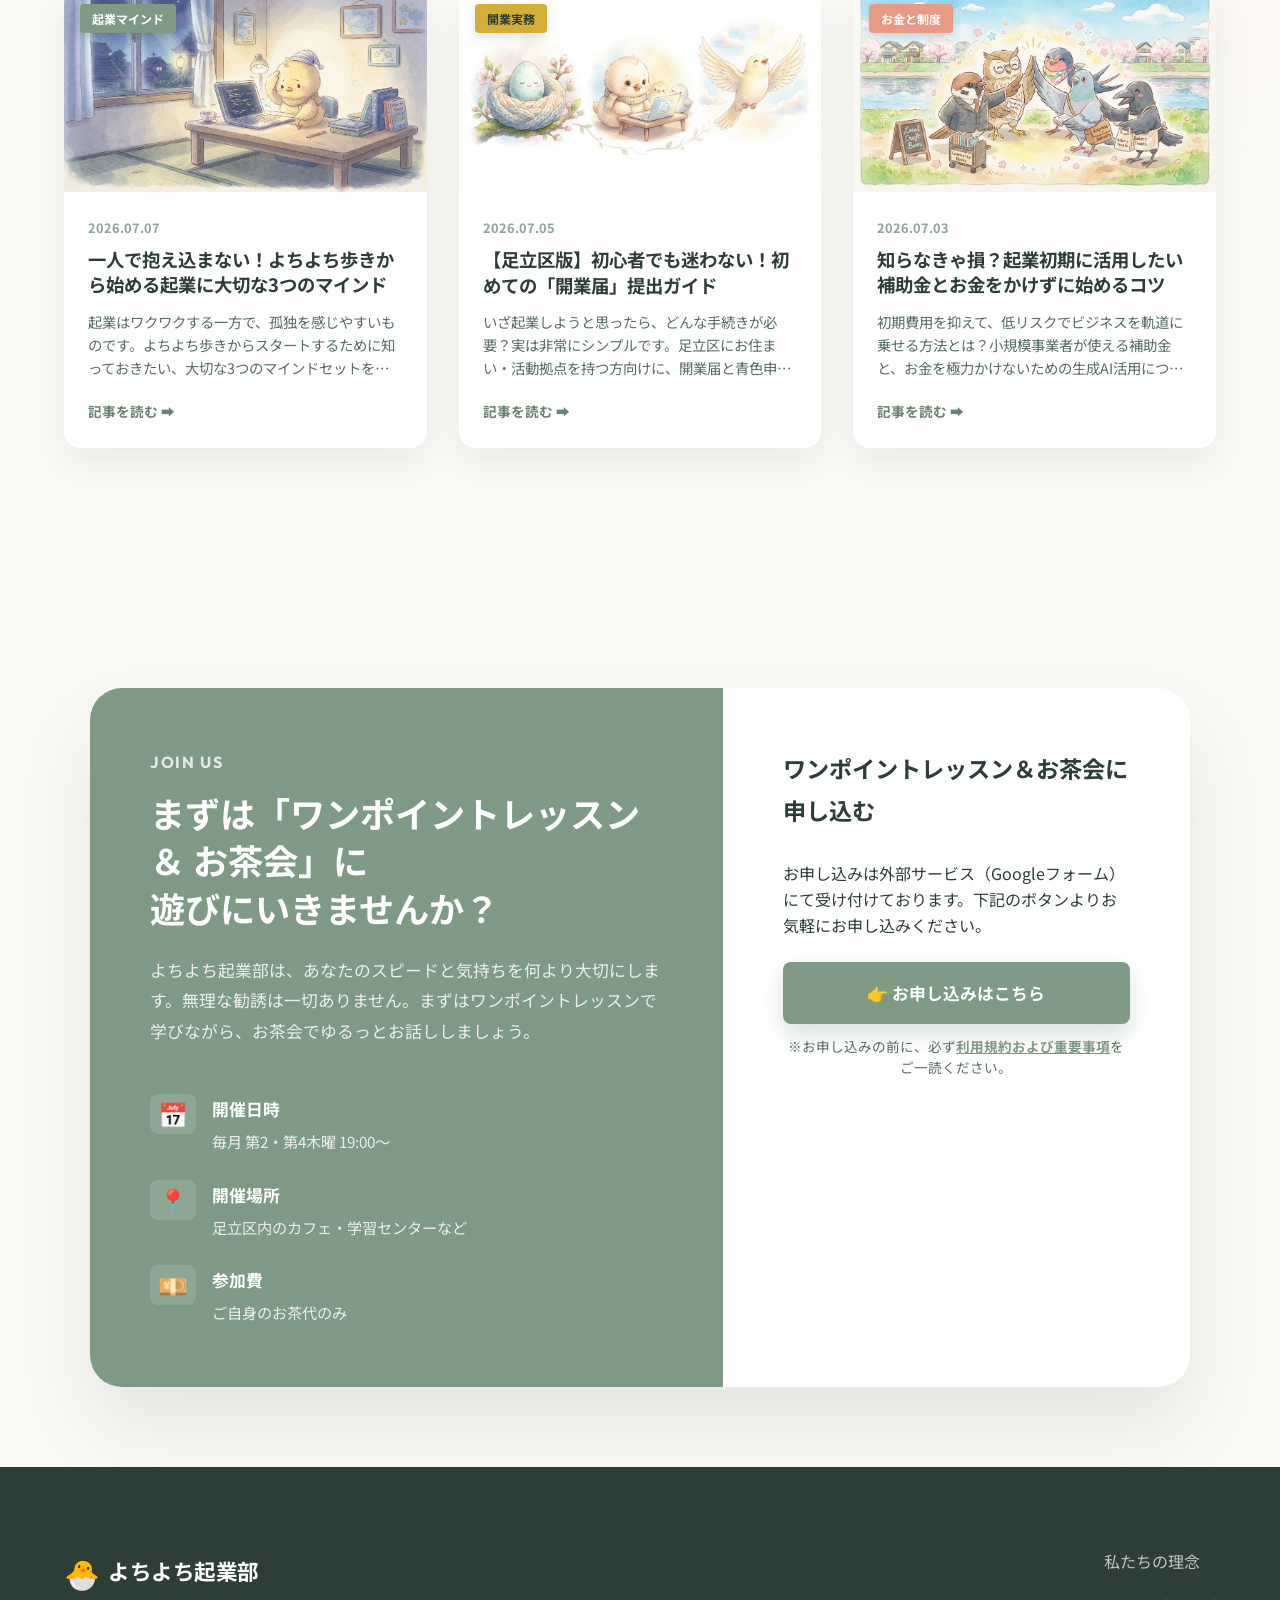
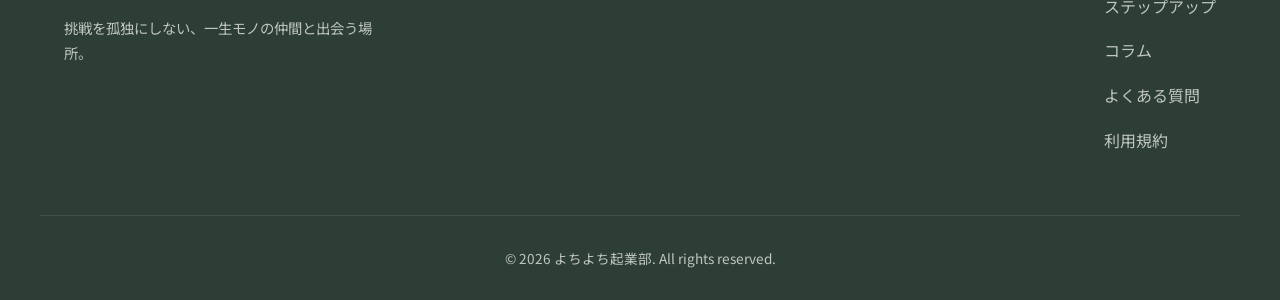
==== commit 4941a012: "Add column article for 7/27-7/31 tea party & explanation meeting" ====
--- a/column.html
+++ b/column.html
@@ -71,6 +71,20 @@
         <section class="column-list-view" id="column-list-view">
             <div class="container">
                 <div class="column-grid">
+                    <!-- Column Card 9 -->
+                    <article class="column-card" data-id="9">
+                        <div class="column-card-image-wrapper">
+                            <img src="images/ai_tea_party_meeting.png" alt="お茶会で生成AIを使って事業計画書を作るヒヨコ" class="column-card-img">
+                            <span class="column-card-tag tag-mind">イベント告知</span>
+                        </div>
+                        <div class="column-card-content">
+                            <span class="column-card-date">2026.07.20</span>
+                            <h2 class="column-card-title">【7/27〜7/31限定】夜のお茶会・説明会開催！生成AIで事業計画書づくりを体験してみよう（足立区）</h2>
+                            <p class="column-card-excerpt">7月27日(月)〜31日(金)の5日間、足立区にて19:30〜21:00の夜のお茶会・説明会を開催！生成AIを活用した事業計画書の作成体験や仲間との雑談タイムも。手ぶらで気軽にご参加ください！</p>
+                            <span class="column-card-more">記事を読む ➡️</span>
+                        </div>
+                    </article>
+
                     <!-- Column Card 8 -->
                     <article class="column-card" data-id="8">
                         <div class="column-card-image-wrapper">
@@ -193,6 +207,76 @@
         <section class="column-detail-view" id="column-detail-view" style="display: none;">
             <div class="container">
                 <button class="btn-back-to-list" id="btn-back-to-list">⬅️ コラム一覧に戻る</button>
+
+                <!-- Article 9 Detailed Body -->
+                <article class="article-content" id="article-9" style="display: none;">
+                    <header class="article-header">
+                        <span class="column-card-tag tag-mind">イベント告知</span>
+                        <h1 class="article-title">【7/27〜7/31限定】夜のお茶会・説明会開催！生成AIで事業計画書づくりを体験してみよう（足立区）</h1>
+                        <div class="article-meta">
+                            <span class="article-date">公開日：2026.07.20</span>
+                            <span class="article-author">執筆：よちよち起業部 編集部</span>
+                        </div>
+                    </header>
+
+                    <div class="article-featured-image">
+                        <img src="images/ai_tea_party_meeting.png" alt="お茶会で生成AIを使って事業計画書を作るヒヨコ">
+                    </div>
+
+                    <div class="article-body-text">
+                        <p>「起業や副業に興味はあるけれど、何から始めていいかわからない……」<br>
+                        「自分のアイデアを事業計画書にするなんて難しそう」</p>
+                        
+                        <p>そんな不安や悩みをお持ちのあなたへ朗報です！<br>
+                        よちよち起業部では、<strong>7月27日（月）〜 7月31日（金）の5日間限定</strong>で、夜の時間帯にゆったり参加できる「お茶会・説明会」を毎日開催いたします！</p>
+
+                        <p>お仕事帰りや家事が落ち着いた夜の時間（19:30〜21:00）に、美味しいお茶を飲みながら、楽しく起業の第一歩を踏み出してみませんか？</p>
+
+                        <h2>イベント概要</h2>
+                        <div class="article-callout" style="background-color: rgba(var(--color-primary-rgb), 0.05); border-left: 4px solid var(--color-primary); padding: 1.5rem; border-radius: 8px; margin: 1.5rem 0;">
+                            <ul style="list-style: none; padding-left: 0; margin: 0; line-height: 1.8;">
+                                <li><strong>📅 日程：</strong>7月27日〜31日の5日間（毎日開催！）</li>
+                                <li><strong>⏰ 時間：</strong>19:30 〜 21:00</li>
+                                <li><strong>📍 場所：</strong>足立区内のカフェ・レストラン・学習センター（※お申し込み後にお知らせします）</li>
+                                <li><strong>💰 費用：</strong>ご自身の飲食代のみ（参加費無料）</li>
+                                <li><strong>🎒 持ち物：</strong>なし（手ぶらでOK！）</li>
+                            </ul>
+                        </div>
+
+                        <h2>当日の充実プログラム</h2>
+                        <p>知識ゼロからでも気軽に楽しめる内容でお届けします。</p>
+
+                        <h3>1. よちよち起業部とは？</h3>
+                        <p>一人で抱え込まず、みんなで支え合いながら歩みを進めるコミュニティの理念や普段の活動、サポート体制についてご紹介します。</p>
+
+                        <h3>2. 生成AIを使って事業計画書を作ってみよう！</h3>
+                        <p>「事業計画書」と聞くと難しく感じますが、最新の生成AIを活用すればあっという間にアイデアが形になります！スマホやパソコンを使って、AIと一緒にあなたの「やりたいこと」を魔法のように整理する体験を行います。</p>
+
+                        <h3>3. 雑談・フリートークタイム</h3>
+                        <p>起業や副業に関する気になる疑問、普段の悩み、温めているアイデアなどをお気軽にトーク！参加者同士やスタッフと和気あいあいとお話ししましょう。</p>
+
+                        <h2>こんな方におすすめ！</h2>
+                        <ul>
+                            <li>足立区周辺で起業・副業を検討している方</li>
+                            <li>「よちよち起業部」の雰囲気や活動内容を直接聞いてみたい方</li>
+                            <li>話題の「生成AI」を使ってビジネスプランを作ってみたい方</li>
+                            <li>同じ志を持つ地域の仲間や相談相手と出会いたい方</li>
+                            <li>夜の空き時間にサクッと情報交換や交流をしたい方</li>
+                        </ul>
+
+                        <h2>お申し込み方法</h2>
+                        <p>費用はご自身の飲食代のみ、持ち物なしの手ぶらで気軽に参加していただけます。<br>
+                        具体的な開催場所（カフェ・レストラン・学習センター）はお申し込み完了後にお知らせいたします。</p>
+
+                        <p>以下のボタンより「お茶会・説明会希望」とお書き添えの上、ご希望の参加日（7/27〜7/31のいずれか）をお知らせください！皆様のご参加を心よりお待ちしております🐣</p>
+                    </div>
+
+                    <div class="article-callout text-center" style="margin-top: 3rem;">
+                        <h3>☕ 夜のお茶会・説明会のお申し込みはこちら</h3>
+                        <p>アットホームな小規模開催のため、気になる方はお早めにお申し込みください！</p>
+                        <a href="index.html#contact" class="btn btn-primary" style="margin-top: 1rem;">お申し込みフォームへ進む</a>
+                    </div>
+                </article>
 
                 <!-- Article 8 Detailed Body -->
                 <article class="article-content" id="article-8" style="display: none;">
--- a/style.css
+++ b/style.css
@@ -178,6 +178,7 @@
     cursor: pointer;
     font-size: 1.05rem;
     border: none;
+    white-space: nowrap;
 }
 
 .btn-primary {
@@ -275,11 +276,12 @@
     font-weight: 700;
     font-size: 1.35rem;
     letter-spacing: -0.02em;
+    white-space: nowrap;
 }
 
 .nav-menu ul {
     display: flex;
-    gap: 32px;
+    gap: 20px;
 }
 .nav-menu a {
     font-size: 0.95rem;
@@ -287,6 +289,7 @@
     color: var(--color-text-secondary);
     position: relative;
     padding: 8px 0;
+    white-space: nowrap;
 }
 .nav-menu a::after {
     content: '';
@@ -1510,3 +1513,83 @@
     background-color: var(--color-primary);
     color: var(--color-white);
 }
+
+/* ==========================================================================
+   15. Letter Box (手紙風メッセージ)
+   ========================================================================== */
+.philosophy-text.letter-style {
+    background-color: var(--color-white);
+    padding: 40px;
+    border-radius: var(--border-radius-md);
+    box-shadow: 0 15px 35px var(--color-shadow);
+    border: 1px solid rgba(126, 154, 133, 0.15); /* Calm Sage Green border tint */
+    position: relative;
+    overflow: hidden;
+    font-family: 'Noto Serif JP', 'Shippori Mincho', Georgia, serif; /* 明朝体で手紙のような風合いに */
+    max-width: 800px;
+    margin: 0 auto;
+}
+
+.philosophy-text.letter-style::before {
+    content: '';
+    position: absolute;
+    top: 0;
+    left: 0;
+    right: 0;
+    height: 4px;
+    background: var(--gradient-accent);
+}
+
+.philosophy-text.letter-style .letter-to {
+    display: block;
+    font-size: 1.05rem;
+    font-weight: 700;
+    color: var(--color-primary-hover);
+    margin-bottom: 24px;
+    border-bottom: 1px dashed rgba(126, 154, 133, 0.3);
+    padding-bottom: 12px;
+}
+
+.philosophy-text.letter-style p {
+    font-size: 0.95rem;
+    line-height: 1.8;
+    color: var(--color-text-primary);
+    margin-bottom: 16px;
+}
+
+.philosophy-text.letter-style p:last-child {
+    margin-bottom: 0;
+}
+
+.philosophy-text.letter-style .lead-paragraph {
+    font-size: 1.05rem;
+    font-weight: 700;
+    color: var(--color-text-primary);
+    line-height: 1.8;
+}
+
+.philosophy-text.letter-style blockquote.mental-struggles {
+    background-color: var(--color-primary-light);
+    border-left: 3px solid var(--color-primary);
+    padding: 12px 16px;
+    margin: 16px 0;
+    border-radius: 0 var(--border-radius-sm) var(--border-radius-sm) 0;
+    font-style: normal;
+    font-size: 0.9rem;
+    line-height: 1.6;
+}
+
+.philosophy-text.letter-style .letter-footer {
+    margin-top: 30px;
+    text-align: right;
+    font-weight: 700;
+    color: var(--color-text-secondary);
+    font-size: 0.95rem;
+}
+
+/* Responsive adjustment for letter style */
+@media (max-width: 768px) {
+    .philosophy-text.letter-style {
+        padding: 30px 20px;
+    }
+}
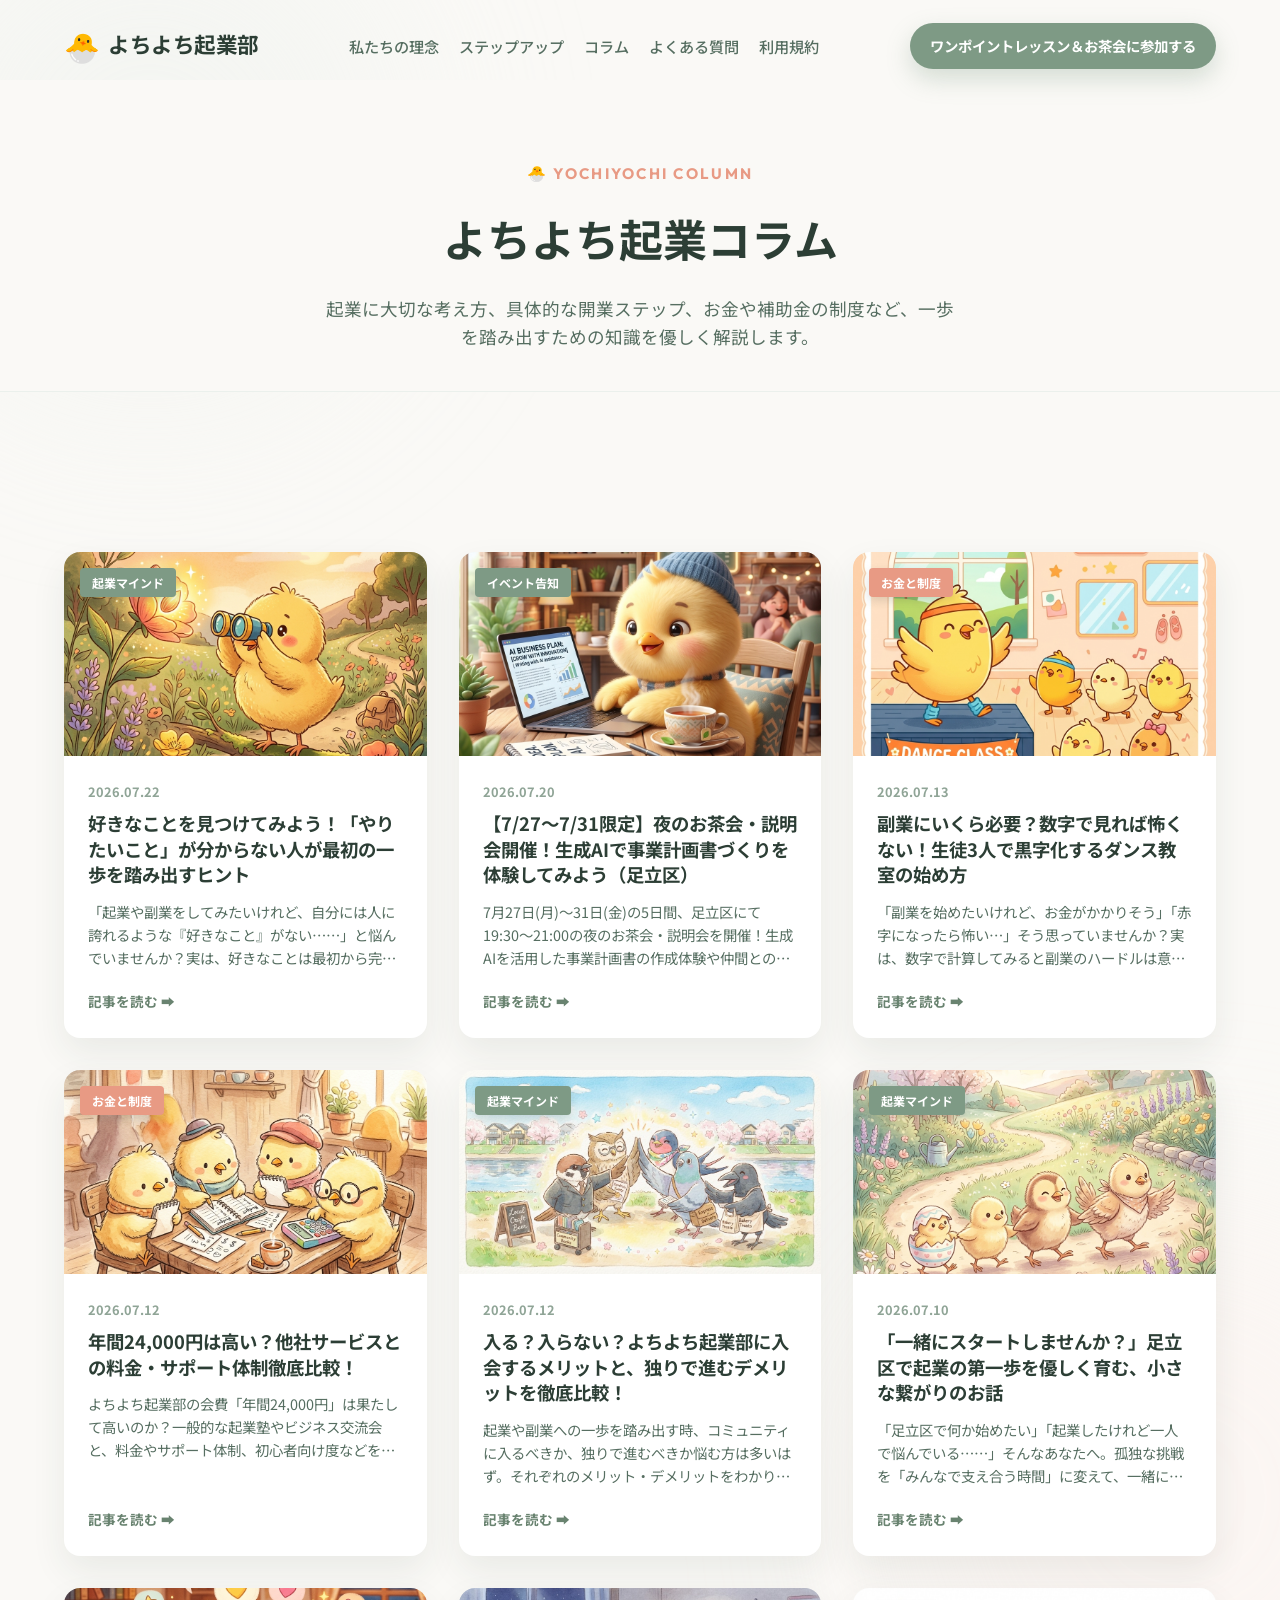
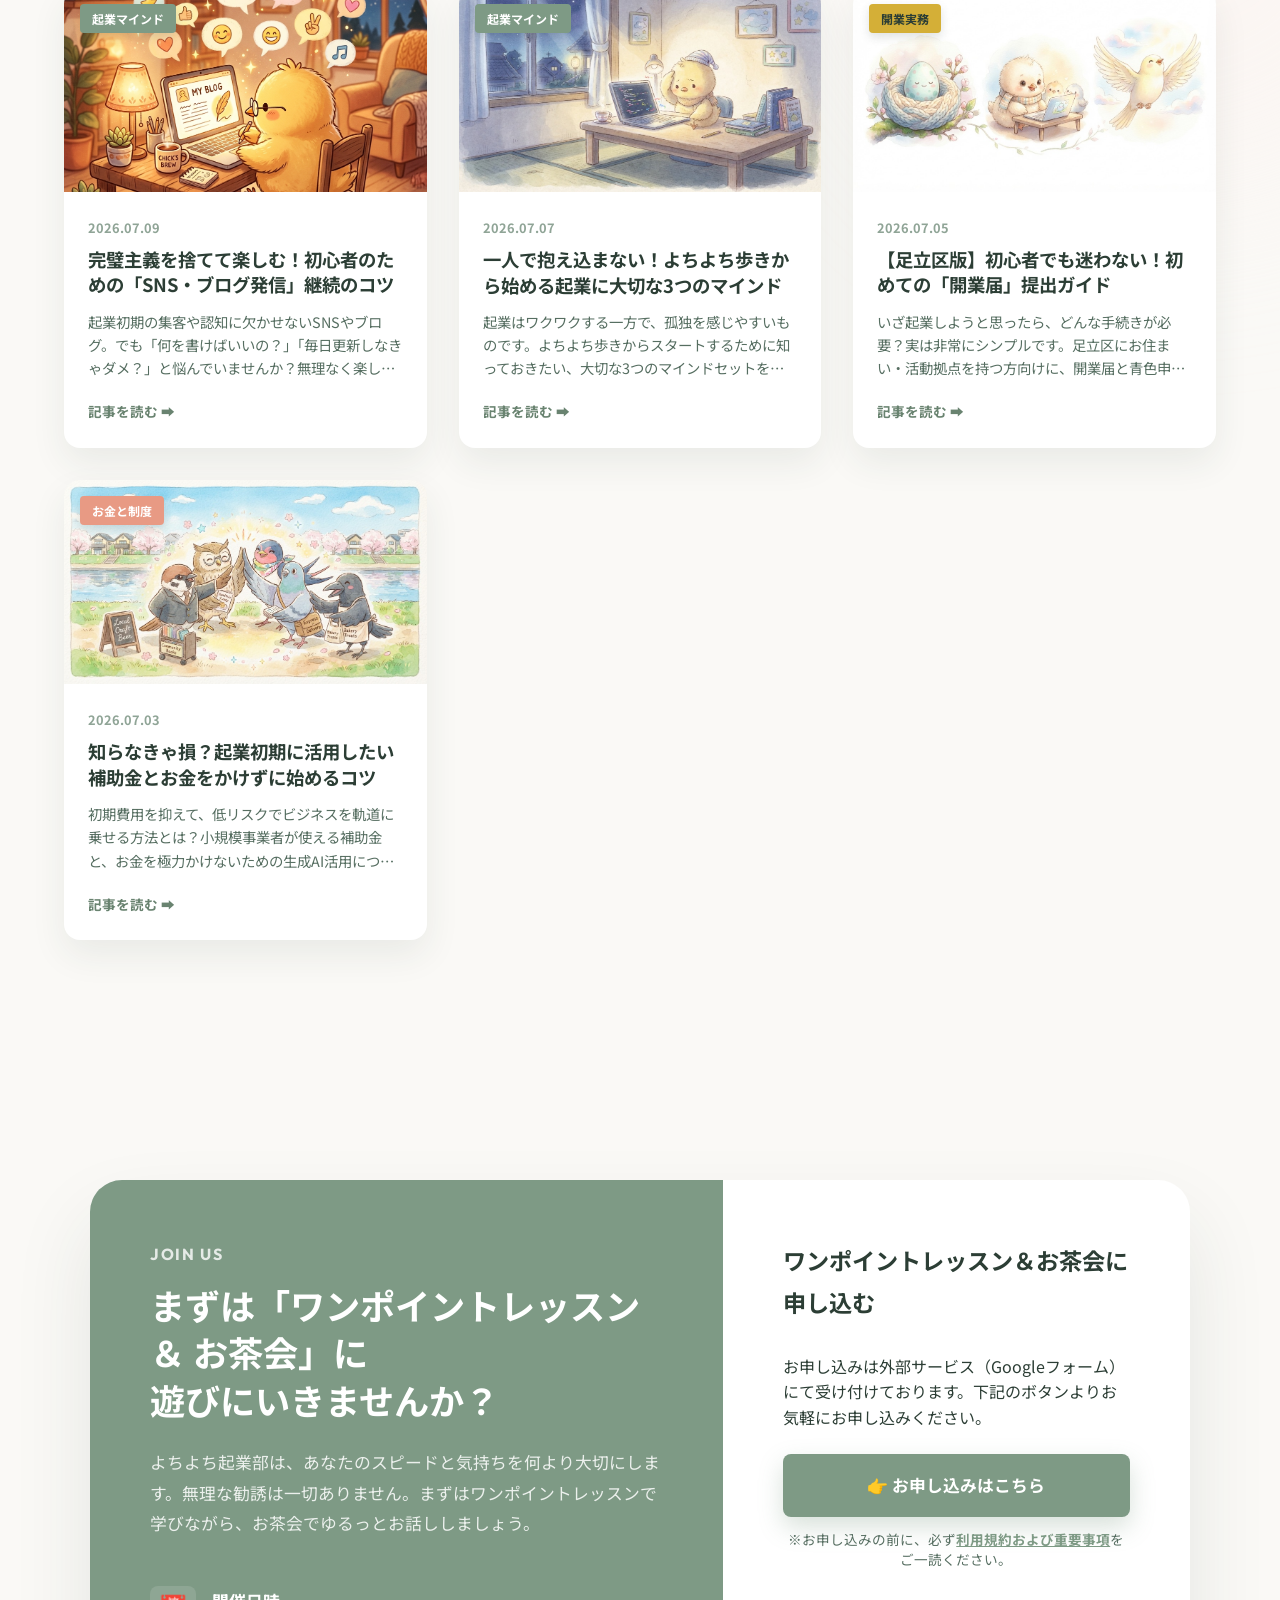
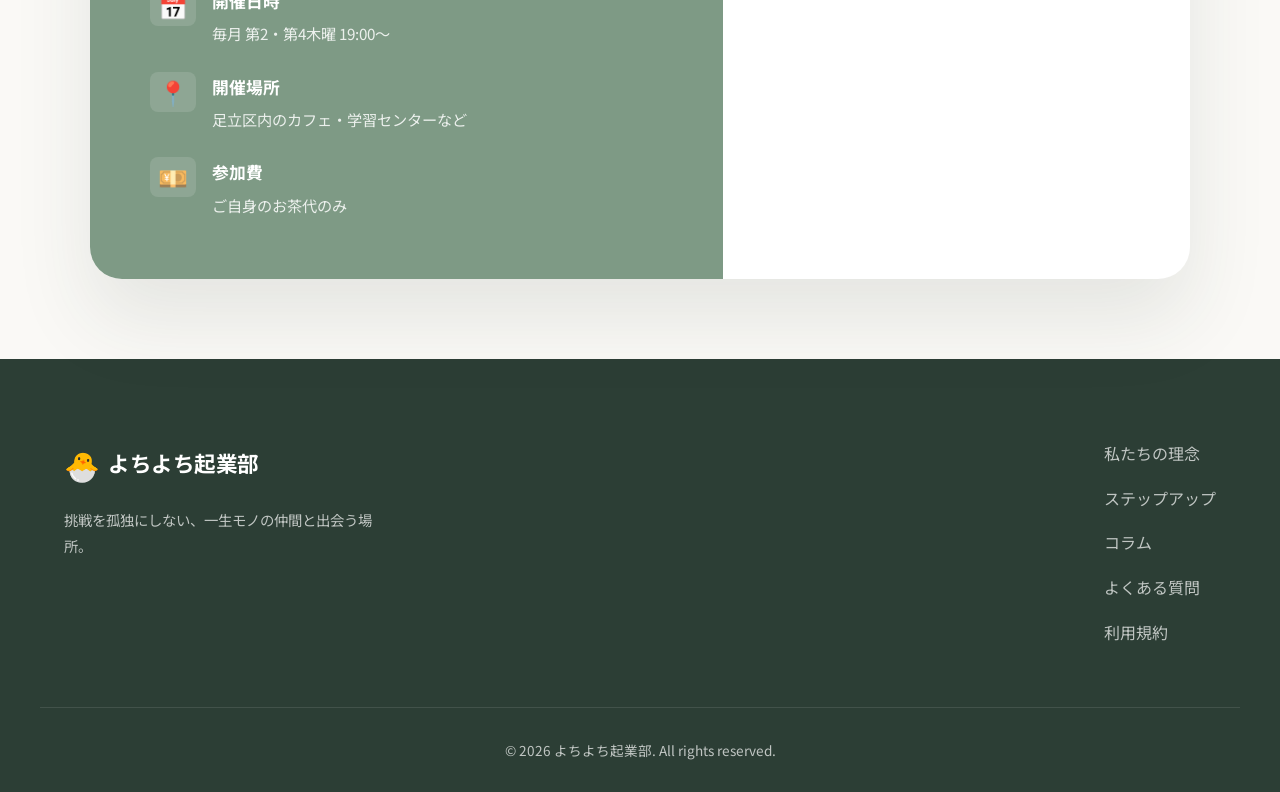
==== commit 145a08ad: "Add column article 'Find your passion' with new illustration" ====
--- a/column.html
+++ b/column.html
@@ -71,6 +71,20 @@
         <section class="column-list-view" id="column-list-view">
             <div class="container">
                 <div class="column-grid">
+                    <!-- Column Card 10 -->
+                    <article class="column-card" data-id="10">
+                        <div class="column-card-image-wrapper">
+                            <img src="images/find_passion.png" alt="双眼鏡で好きなことの種を探すヒヨコ" class="column-card-img">
+                            <span class="column-card-tag tag-mind">起業マインド</span>
+                        </div>
+                        <div class="column-card-content">
+                            <span class="column-card-date">2026.07.22</span>
+                            <h2 class="column-card-title">好きなことを見つけてみよう！「やりたいこと」が分からない人が最初の一歩を踏み出すヒント</h2>
+                            <p class="column-card-excerpt">「起業や副業をしてみたいけれど、自分には人に誇れるような『好きなこと』がない……」と悩んでいませんか？実は、好きなことは最初から完成された形で見つかるわけではありません。日常の小さなワクワクからやりたいことを見つける3つのアプローチをご紹介します。</p>
+                            <span class="column-card-more">記事を読む ➡️</span>
+                        </div>
+                    </article>
+
                     <!-- Column Card 9 -->
                     <article class="column-card" data-id="9">
                         <div class="column-card-image-wrapper">
@@ -207,6 +221,78 @@
         <section class="column-detail-view" id="column-detail-view" style="display: none;">
             <div class="container">
                 <button class="btn-back-to-list" id="btn-back-to-list">⬅️ コラム一覧に戻る</button>
+
+                <!-- Article 10 Detailed Body -->
+                <article class="article-content" id="article-10" style="display: none;">
+                    <header class="article-header">
+                        <span class="column-card-tag tag-mind">起業マインド</span>
+                        <h1 class="article-title">好きなことを見つけてみよう！「やりたいこと」が分からない人が最初の一歩を踏み出すヒント</h1>
+                        <div class="article-meta">
+                            <span class="article-date">公開日：2026.07.22</span>
+                            <span class="article-author">執筆：よちよち起業部 編集部</span>
+                        </div>
+                    </header>
+
+                    <div class="article-featured-image">
+                        <img src="images/find_passion.png" alt="双眼鏡で好きなことの種を探すヒヨコ">
+                    </div>
+
+                    <div class="article-body-text">
+                        <p>「自分らしい起業や副業をしてみたい！」<br>
+                        そう思い立ったものの、<strong>「そもそも自分が何をやりたいのか、何が好きなのかが分からない……」</strong>と立ち止まってしまう人はとても多いです。</p>
+
+                        <p>周りの起業家が「これが私の使命です！」とキラキラ語っているのを見て、「自分にはそこまで誇れるものなんてない」と落ち込む必要はまったくありません。<br>
+                        実は、最初から完成された「好きなこと」を持っている人などほとんどいないのです。</p>
+
+                        <p>今回は、頭の中のモヤモヤをすっきりさせ、あなたの「好きなことの種」を見つけるための3つのヒントをご紹介します🐣</p>
+
+                        <h2>1. 「大きすぎる好き」を探すのをやめてみる</h2>
+                        <p>「一生続けられること」「絶対に失敗しない天職」といった大きなものを見つけようとすると、ハードルが高すぎて脳がフリーズしてしまいます。<br>
+                        まずは以下のような、<strong>「日常の中の小さなワクワクや興味」</strong>に目を向けてみましょう。</p>
+
+                        <ul>
+                            <li>本屋さんに行くと、自然と足が向かってしまうコーナーはどこですか？</li>
+                            <li>ネットでつい時間を忘れて調べてしまうことは何ですか？</li>
+                            <li>「これをしているときは、少しだけ心が穏やかになる・楽しい」と感じる瞬間はいつですか？</li>
+                        </ul>
+                        <p>こうした「小さなフック」こそが、あなたの隠れた情熱（パッション）の入り口です。最初から大木を探すのではなく、まずは土から顔を出したばかりの小さな芽を探す感覚で十分です。</p>
+
+                        <h2>2. 過去の「感情が動いた瞬間」を振り返る</h2>
+                        <p>あなたの「好きなこと」は、あなたのこれまでの人生（過去）の中に必ず隠されています。<br>
+                        少しだけ時間をとって、次の2つの質問について考えてみてください。</p>
+
+                        <h3>① 人から感謝されて、心から嬉しかったことは？</h3>
+                        <p>「頼まれた資料を整理したら、すごく分かりやすいと喜ばれた」「話をただ聴いていただけなのに、心が軽くなったとお礼を言われた」など、些細なことで構いません。<strong>他人が喜んでくれたこと ＝ あなたが自然と発揮している強み</strong>であり、それが「好き」や「やりたいこと」に繋がることが非常に多いです。</p>
+
+                        <h3>② 最近、イライラしたり「もったいない」と感じたりしたことは？</h3>
+                        <p>ネガティブな感情も大切な手がかりです。「もっとこうすれば効率が良いのに！」「どうしてここにはこういうサービスがないんだろう？」という不満やもやもやは、あなたがその分野に強いこだわりを持っている証拠。つまり、<strong>「自分が解決したい課題（＝ビジネスの種）」</strong>そのものなのです。</p>
+
+                        <h2>3. 頭で考えず、とにかく「よちよち」と試してみる</h2>
+                        <p>一番大切なのは、<strong>「好きなことは、考えても見つからない。やってみて初めて見つかる」</strong>ということです。<br>
+                        どれだけ机の上で「自分探し」をしても、答えは出ません。まずは以下のような、リスクゼロの小さな行動（アクション）を起こしてみましょう。</p>
+
+                        <ul>
+                            <li>興味のある分野の本を1冊読んでみる</li>
+                            <li>「ちょっとやってみたい」と思っていた体験レッスンやセミナーに参加してみる</li>
+                            <li>詳しい人や、同じ興味を持つ人とカフェでおしゃべりしてみる</li>
+                        </ul>
+                        <p>実際に行動してみることで、「思っていたより楽しい！」という確信が得られたり、逆に「やってみたら意外と合わなかったな」という大切な気付きが得られたりします。どちらの結果になっても、それはあなたの人生における大きな前進です。</p>
+
+                        <h2>まとめ：好きなことは「育てる」もの</h2>
+                        <p>好きなことややりたいことは、最初からそこにある宝箱を見つけるようなものではありません。<br>
+                        小さな興味の種を植え、実際に行動（水やり）を繰り返すことで、<strong>「自分だけの好きなこと」へと徐々に育てていくもの</strong>なのです。</p>
+
+                        <p>「よちよち起業部」は、その最初の種まきや水やりを、仲間と一緒に楽しみながら行える場所です。<br>
+                        一人で考えて煮詰まってしまったら、ぜひ一度私たちのお茶会で「今気になっていること」を気軽にお話ししてみませんか？みんなでよちよち、あなたの「好き」の芽を育んでいきましょう🌱</p>
+                    </div>
+
+                    <div class="article-callout text-center" style="margin-top: 3rem;">
+                        <h3>🐣 あなたの「好き」を一緒に見つけてみませんか？</h3>
+                        <p>よちよち起業部では、無理せず自分らしいビジネスの種を見つけるイベントや、<br>
+                        何でも気軽に相談できる「お茶会・体験会」を定期的に開催しています。</p>
+                        <a href="index.html#contact" class="btn btn-primary" style="margin-top: 1rem;">お茶会に参加して相談してみる</a>
+                    </div>
+                </article>
 
                 <!-- Article 9 Detailed Body -->
                 <article class="article-content" id="article-9" style="display: none;">
--- a/style.css
+++ b/style.css
@@ -1287,9 +1287,28 @@
 }
 
 .reason-card-text {
-    font-size: 0.9rem;
-    color: var(--color-text-secondary);
-    line-height: 1.65;
+    font-size: 0.92rem;
+    color: var(--color-text-secondary);
+    line-height: 1.75;
+}
+
+.reason-card-text p {
+    margin-bottom: 14px;
+}
+.reason-card-text p:last-child {
+    margin-bottom: 0;
+}
+
+.reason-highlight {
+    color: var(--color-secondary-hover);
+    font-weight: 700;
+    background: linear-gradient(transparent 60%, rgba(232, 154, 132, 0.25) 60%);
+    padding: 0 2px;
+}
+
+.reason-strong {
+    color: var(--color-text-primary);
+    font-weight: 700;
 }
 
 .membership-footer-note {
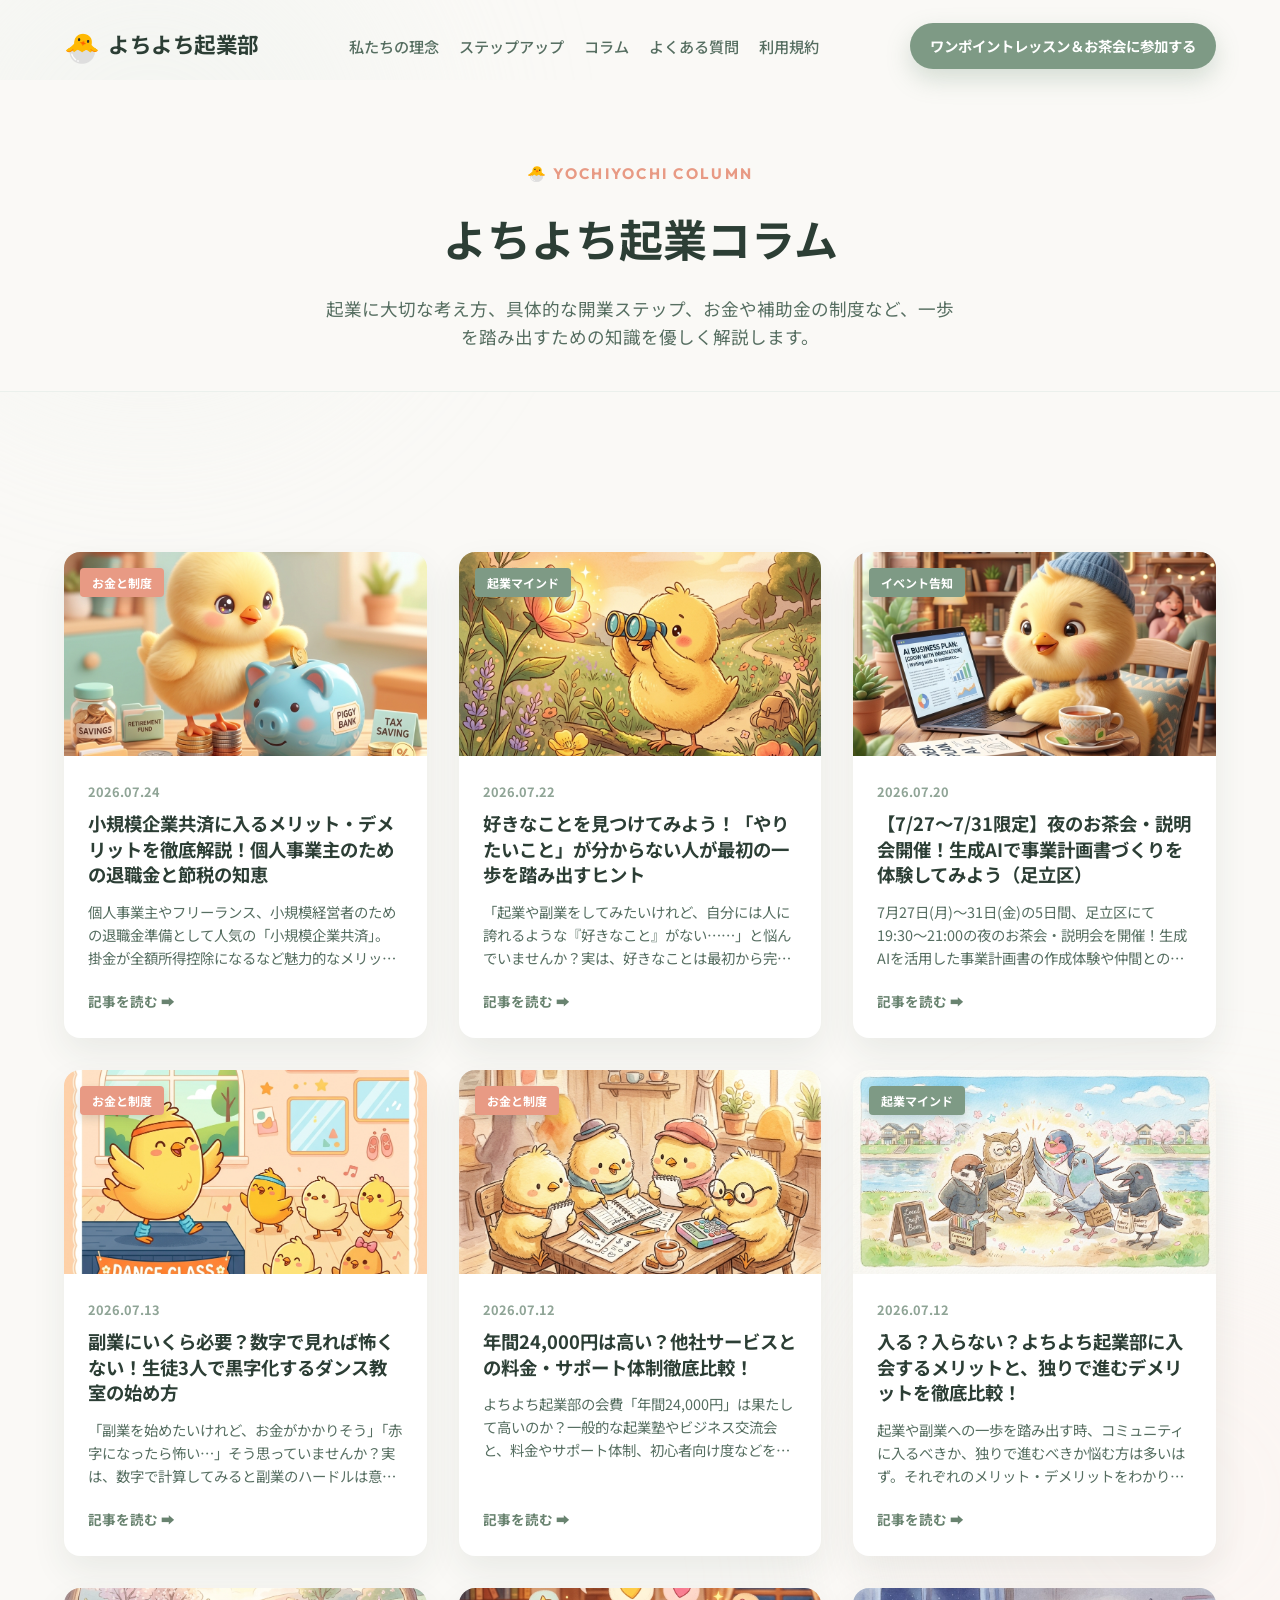
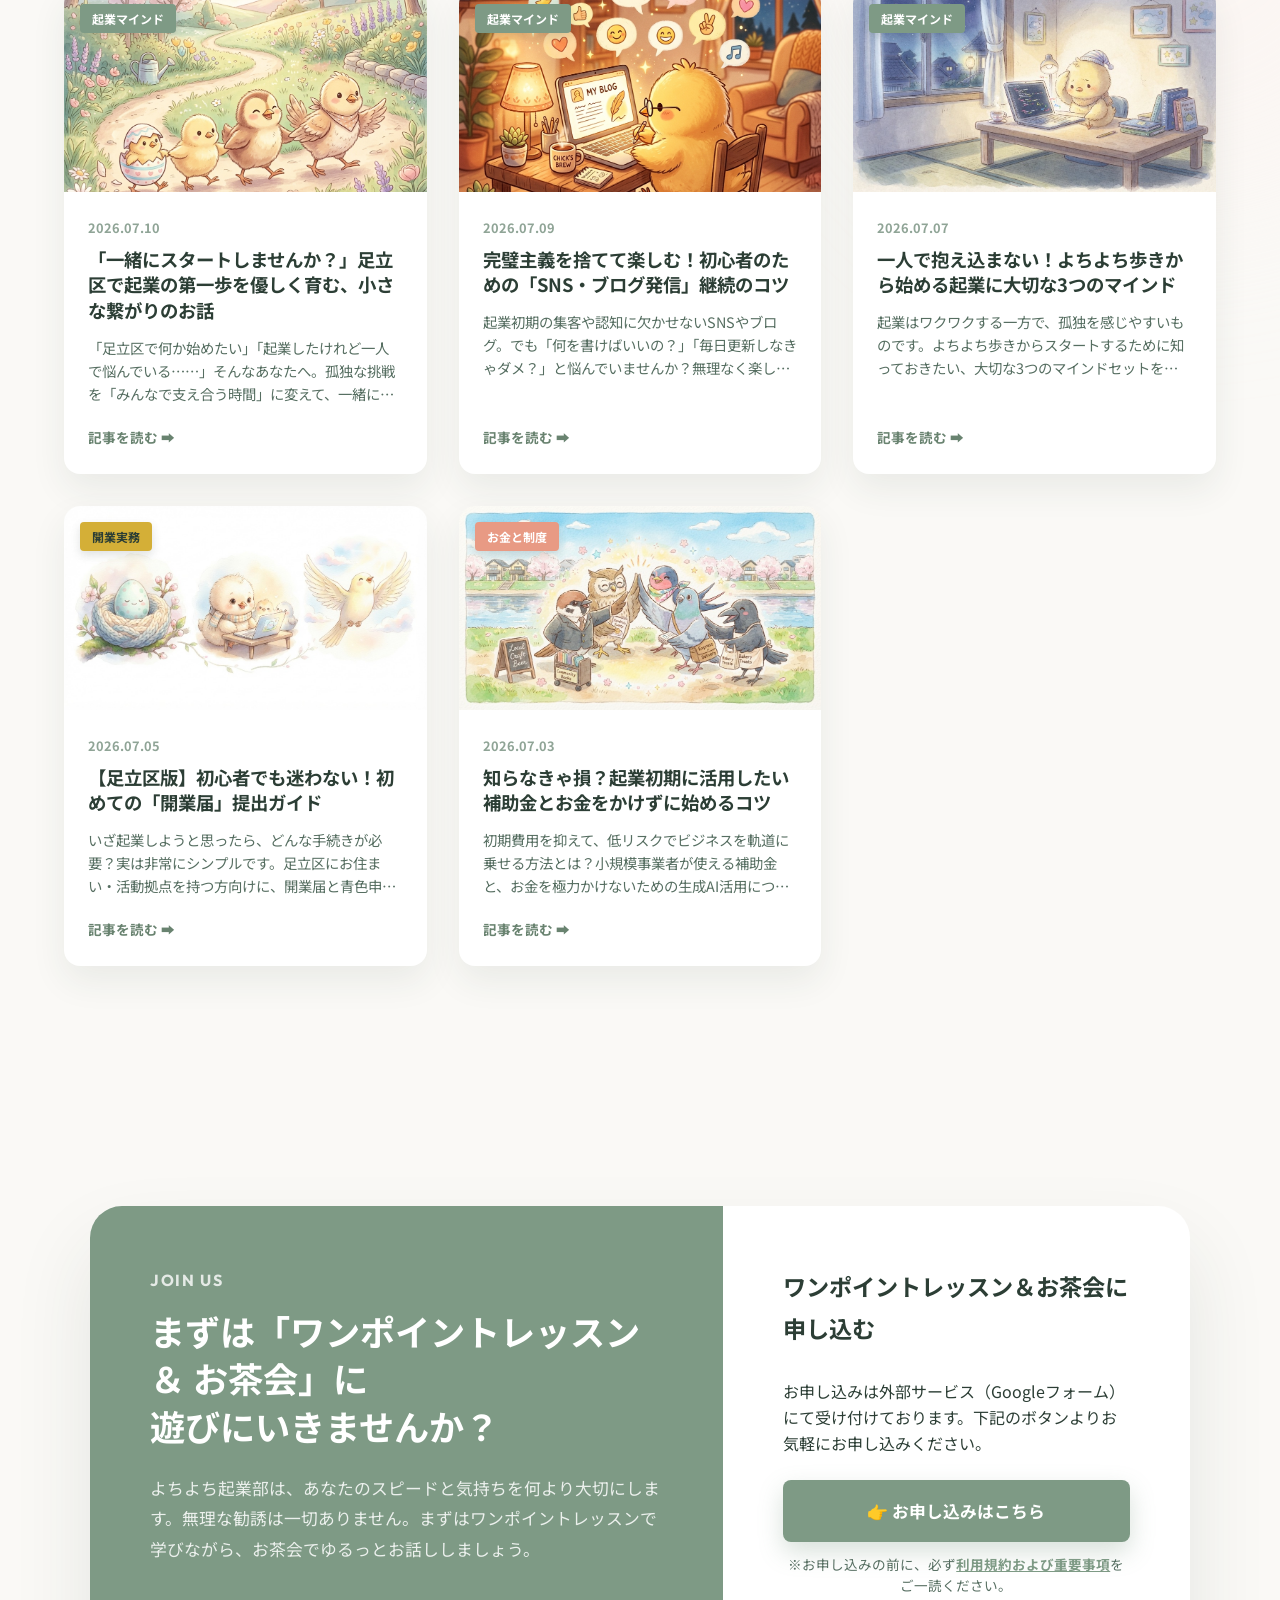
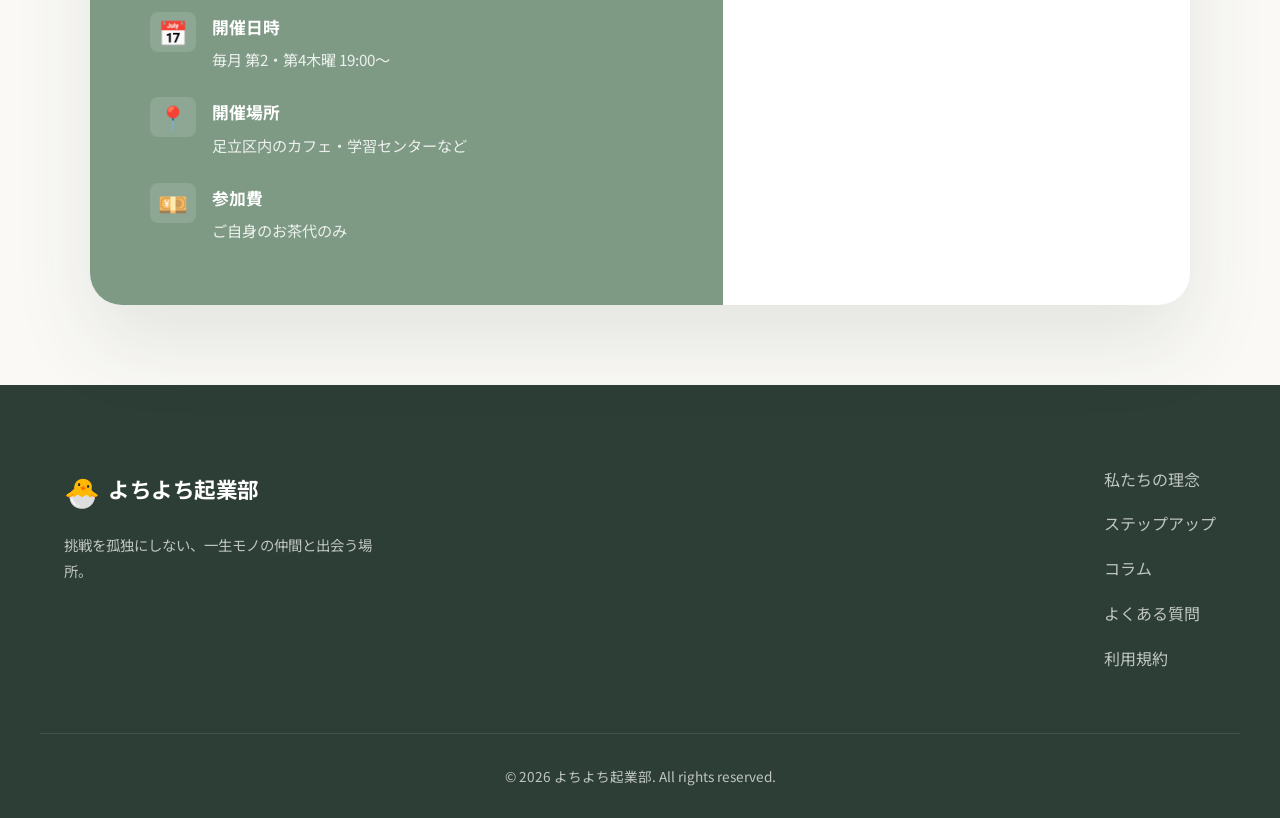
==== commit 9893e2ab: "Add new column article about benefits and disadvantages of Shokibo Kyosai" ====
--- a/column.html
+++ b/column.html
@@ -71,6 +71,20 @@
         <section class="column-list-view" id="column-list-view">
             <div class="container">
                 <div class="column-grid">
+                    <!-- Column Card 11 -->
+                    <article class="column-card" data-id="11">
+                        <div class="column-card-image-wrapper">
+                            <img src="images/shokibo_kyosai.png" alt="貯金箱にお金を入れるヒヨコ" class="column-card-img">
+                            <span class="column-card-tag tag-finance">お金と制度</span>
+                        </div>
+                        <div class="column-card-content">
+                            <span class="column-card-date">2026.07.24</span>
+                            <h2 class="column-card-title">小規模企業共済に入るメリット・デメリットを徹底解説！個人事業主のための退職金と節税の知恵</h2>
+                            <p class="column-card-excerpt">個人事業主やフリーランス、小規模経営者のための退職金準備として人気の「小規模企業共済」。掛金が全額所得控除になるなど魅力的なメリットがある一方で、元本割れのリスクなど知っておくべきデメリットもあります。初心者向けにわかりやすく整理しました。</p>
+                            <span class="column-card-more">記事を読む ➡️</span>
+                        </div>
+                    </article>
+
                     <!-- Column Card 10 -->
                     <article class="column-card" data-id="10">
                         <div class="column-card-image-wrapper">
@@ -221,6 +235,139 @@
         <section class="column-detail-view" id="column-detail-view" style="display: none;">
             <div class="container">
                 <button class="btn-back-to-list" id="btn-back-to-list">⬅️ コラム一覧に戻る</button>
+
+                <!-- Article 11 Detailed Body -->
+                <article class="article-content" id="article-11" style="display: none;">
+                    <header class="article-header">
+                        <span class="column-card-tag tag-finance">お金と制度</span>
+                        <h1 class="article-title">小規模企業共済に入るメリット・デメリットを徹底解説！個人事業主のための退職金と節税の知恵</h1>
+                        <div class="article-meta">
+                            <span class="article-date">公開日：2026.07.24</span>
+                            <span class="article-author">執筆：よちよち起業部 編集部</span>
+                        </div>
+                    </header>
+
+                    <div class="article-featured-image">
+                        <img src="images/shokibo_kyosai.png" alt="貯金箱にお金を入れるヒヨコ">
+                    </div>
+
+                    <div class="article-body-text">
+                        <p>個人事業主やフリーランスには、会社員のような「退職金」がありません。<br>
+                        「老後の資金はどうしよう……」「自分自身で老後に備えるのは大変そう……」と不安を感じていませんか？</p>
+
+                        <p>そんな個人事業主や小規模企業の経営者が、自分自身で退職金を準備するための国（中小機構）の制度が<strong>「小規模企業共済」</strong>です。</p>
+
+                        <p>この制度は、非常に高い節税効果があることで有名ですが、一方で「知らないと損をするデメリット」や注意点も存在します。<br>
+                        今回は、よちよち起業初心者の方向けに、小規模企業共済のメリットとデメリットをわかりやすく整理して解説します！🐣</p>
+
+                        <h2>小規模企業共済とは？（制度の基本）</h2>
+                        <p>小規模企業共済は、国の機関である「独立行政法人 中小企業基盤整備機構（中小機構）」が運営している積立型の共済制度です。</p>
+                        <p>毎月1,000円から70,000円までの範囲（500円刻み）で自由に掛金を設定でき、将来の廃業時や引退時に「退職金」として受け取ることができます。</p>
+
+                        <h2>小規模企業共済の4つのメリット</h2>
+                        
+                        <h3>1. 掛金が「全額所得控除」になり、高い節税効果が得られる！</h3>
+                        <p>最大のメリットが、<strong>掛金の全額が所得から控除されること</strong>（小規模企業共済等掛金控除）です。<br>
+                        例えば、上限の月7万円（年間84万円）を積み立てた場合、その84万円全額が課税対象から差し引かれます。</p>
+                        <p>所得税率や住民税率によりますが、所得が多い人ほど節税効果が大きくなり、人によっては年間十数万円〜数十万円もの税金が安くなります。ただ貯金するだけでは税金は安くなりませんが、この制度を使うことで「貯蓄しながら節税」が可能です。</p>
+
+                        <h3>2. 受取時にも税制上の優遇がある（税金が安くなる）</h3>
+                        <p>将来、引退時や廃業時に共済金（退職金）を受け取る際にも、税制面で大きく優遇されます。</p>
+                        <ul>
+                            <li><strong>一括受取の場合：</strong>「退職所得」扱いになり、他の所得と分けて低い税率で計算されます。勤続年数（加入期間）に応じた大きな控除（退職所得控除）が使えます。</li>
+                            <li><strong>分割受取の場合：</strong>「公的年金等控除」が適用され、雑所得として扱われます。</li>
+                        </ul>
+                        <p>積立時だけでなく、出口（受取時）でも税金が優しく抑えられる仕組みになっています。</p>
+
+                        <h3>3. 低金利で資金を借りられる「契約者貸付制度」がある</h3>
+                        <p>もし急にまとまった資金が必要になったり、資金繰りが厳しくなったりした場合、これまでに積み立てた掛金の範囲内（原則として掛金の7〜9割程度）で、<strong>担保・保証人なしで低金利の融資を受けることができます</strong>。<br>
+                        一般のビジネスローンなどと比べて非常に金利が低く（年0.9%〜1.5%程度）、いざという時の安心に繋がります。</p>
+
+                        <h3>4. 掛金額を柔軟に変更できる</h3>
+                        <p>毎月の掛金は1,000円〜7万円の間で変更が可能です。「今月は売上が良かったから増やそう」「最近資金繰りが苦しいから1,000円に減額しよう」といった調整ができるため、無理のない範囲で長く続けることができます。</p>
+
+                        <div class="comparison-table-wrapper" style="margin: 2rem 0;">
+                            <table class="comparison-table">
+                                <thead>
+                                    <tr>
+                                        <th style="width: 50%;">魅力的なメリット</th>
+                                        <th style="width: 50%;">知っておくべきデメリット</th>
+                                    </tr>
+                                </thead>
+                                <tbody>
+                                    <tr>
+                                        <td>
+                                            <ul>
+                                                <li>掛金が<strong>全額所得控除</strong>（毎月最大7万円）</li>
+                                                <li>受取時も退職所得控除などで税金が優遇</li>
+                                                <li>いざという時に低金利の貸付が受けられる</li>
+                                                <li>状況に合わせて掛金をいつでも増減可能</li>
+                                            </ul>
+                                        </td>
+                                        <td>
+                                            <ul>
+                                                <li><strong>20年未満の任意解約</strong>は元本割れする</li>
+                                                <li>加入から<strong>12ヶ月未満</strong>の任意解約は掛け捨て</li>
+                                                <li>原則として途中で引き出せない（解約が必要）</li>
+                                                <li>金利上昇やインフレに弱い（固定金利型）</li>
+                                            </ul>
+                                        </td>
+                                    </tr>
+                                </tbody>
+                            </table>
+                        </div>
+
+                        <h2>小規模企業共済の4つのデメリット・注意点</h2>
+
+                        <h3>1. 20年未満で「任意で途中解約」すると元本割れする</h3>
+                        <p>一番気をつけるべきなのが、<strong>「加入期間が20年（240ヶ月）未満で、自己都合による任意解約（解約手当金の請求）をした場合」は元本割れする</strong>という点です。<br>
+                        受け取れる額が積立額の80%〜90%台になってしまいます。</p>
+                        <p>※ただし、<strong>「個人事業の廃業」や「法人の解散」、「共同経営者の退任」、「本人の死亡」などによって受け取る共済金（共済金A・B）の場合は、加入期間が20年未満であっても元本割れしません（共済金Aは6ヶ月以上、共済金Bは12ヶ月以上の加入が必要です）</strong>。<br>
+                        あくまで「事業を続けながら、途中で自分の都合で解約する（任意解約）」場合のみ、20年の縛りがある点に注意してください。</p>
+
+                        <h3>2. 加入12ヶ月未満の任意解約は「掛け捨て」になる</h3>
+                        <p>もし加入してから12ヶ月（1年）未満のタイミングで任意解約してしまうと、解約手当金は1円も戻ってきません（全額掛け捨てになります）。（廃業などの共済金受け取りでも、6ヶ月未満の場合は受け取れません）。<br>
+                        そのため、すぐにやめてしまう可能性がある場合は加入を控えるか、まずは少額（月1,000円など）から始めるのが鉄則です。</p>
+
+                        <h3>3. 途中で部分的にお金を引き出すことはできない</h3>
+                        <p>一般の預金口座と違い、「貯まったお金から今月だけ10万円引き出す」といった一部引き出しはできません。<br>
+                        お金を手元に戻すには、前述の「契約者貸付」で一時的に借りるか、共済自体を解約するしかありません。生活費や事業の運転資金など、手元の「すぐ動かせるお金」まで全て共済に回してしまわないよう、資金計画を立てる必要があります。</p>
+
+                        <h3>4. インフレに弱い（固定の予定利率）</h3>
+                        <p>小規模企業共済は、運用利回りが予定利率として固定（現在は年1.0%）されています。将来的に世の中の金利が上がったり、インフレ（物価上昇）が進んだりした場合、実質的にお金の価値が目減りしてしまう可能性があります。投資信託などのように「市場の成長に合わせて大きく増やす」ような運用を期待する制度ではありません。</p>
+
+                        <h2>結局、自分は入るべき？判断のポイント</h2>
+                        
+                        <h3>👍 入ったほうがいい人</h3>
+                        <ul>
+                            <li><strong>黒字が出ていて、所得税・住民税を節税したい人</strong></li>
+                            <li><strong>廃業・引退するまで（または20年以上）コツコツ続けられる見込みがある人</strong></li>
+                            <li><strong>iDeCo（個人型確定拠出年金）などと併せて、老後資金をしっかり準備したい人</strong></li>
+                        </ul>
+
+                        <h3>👎 慎重に検討したほうがいい人</h3>
+                        <ul>
+                            <li><strong>まだ事業が赤字、または所得が低く、節税するメリットがあまりない人</strong></li>
+                            <li><strong>数年以内に自己都合で解約して、別の事業投資や資金に使いたい人</strong></li>
+                            <li><strong>手元のキャッシュ（現金）に余裕がなく、毎月の資金繰りがギリギリな人</strong></li>
+                        </ul>
+
+                        <h2>まとめ：まずは「よちよち」少額から始めてみよう</h2>
+                        <p>小規模企業共済は、<strong>「長く続ける前提であれば、最強クラスの節税＆退職金準備ツール」</strong>です。<br>
+                        逆に、「一時的な貯金感覚」で入ってしまうと、元本割れや掛け捨てのリスクがあり、痛い目を見てしまいます。</p>
+
+                        <p>起業初期で資金繰りにまだ不安がある場合は、無理に最初から数万円を積み立てるのではなく、<strong>月1,000円や5,000円といった少額から始めて、事業の成長に合わせて徐々に増額していく</strong>のが最もスマートでリスクの低い方法です。</p>
+
+                        <p>「自分は今、入るべきタイミングなのかな？」「どれくらい節税になるのか具体的に知りたい！」という方は、ぜひ一度「よちよち起業部」のお茶会で、先輩たちや仲間とお茶を飲みながら相談してみませんか？みんなで一緒に、一歩一歩賢く起業の土台を作っていきましょう🌱</p>
+                    </div>
+
+                    <div class="article-callout text-center" style="margin-top: 3rem;">
+                        <h3>🐣 お金と制度のギモン、みんなで解決しませんか？</h3>
+                        <p>よちよち起業部では、小規模企業共済や開業届、補助金など、<br>
+                        起業初期に避けては通れないお金の話を優しく学ぶ勉強会やお茶会を定期開催しています。</p>
+                        <a href="index.html#contact" class="btn btn-primary" style="margin-top: 1rem;">お茶会に参加して相談してみる</a>
+                    </div>
+                </article>
 
                 <!-- Article 10 Detailed Body -->
                 <article class="article-content" id="article-10" style="display: none;">
